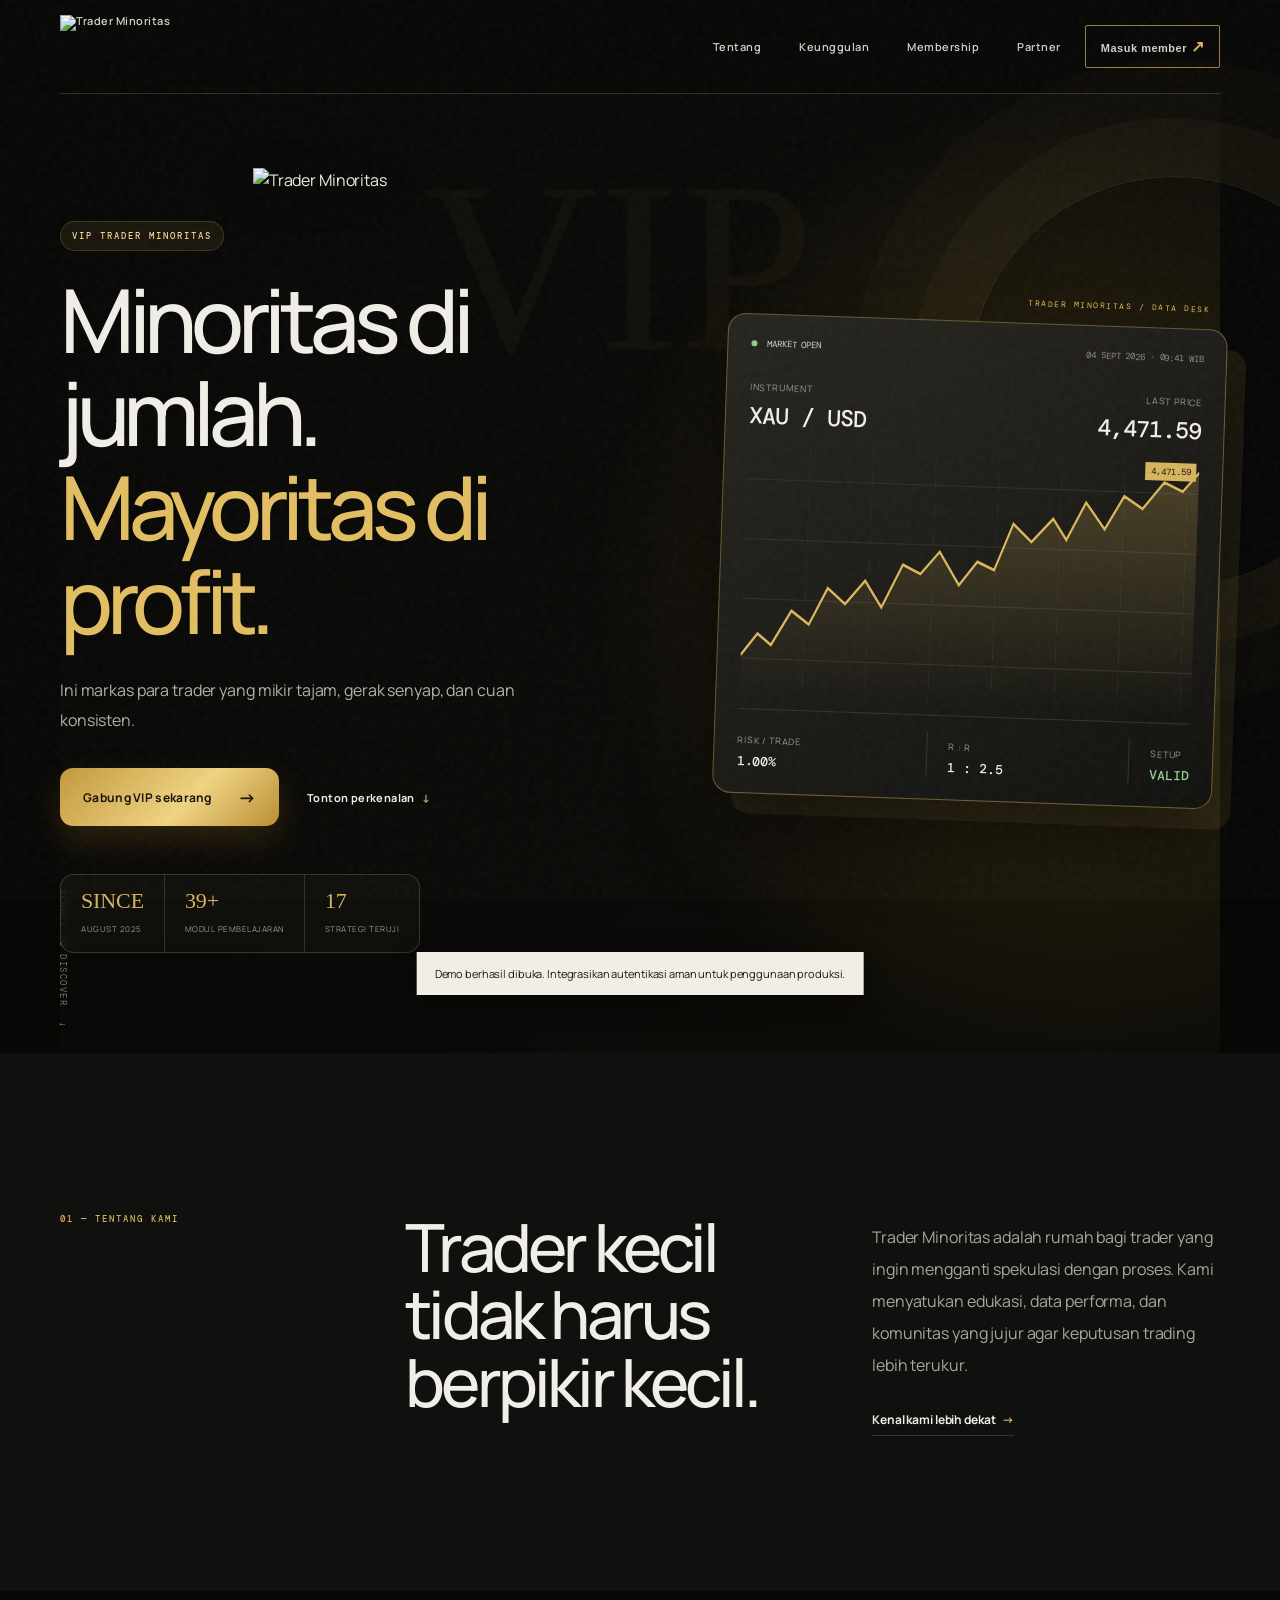
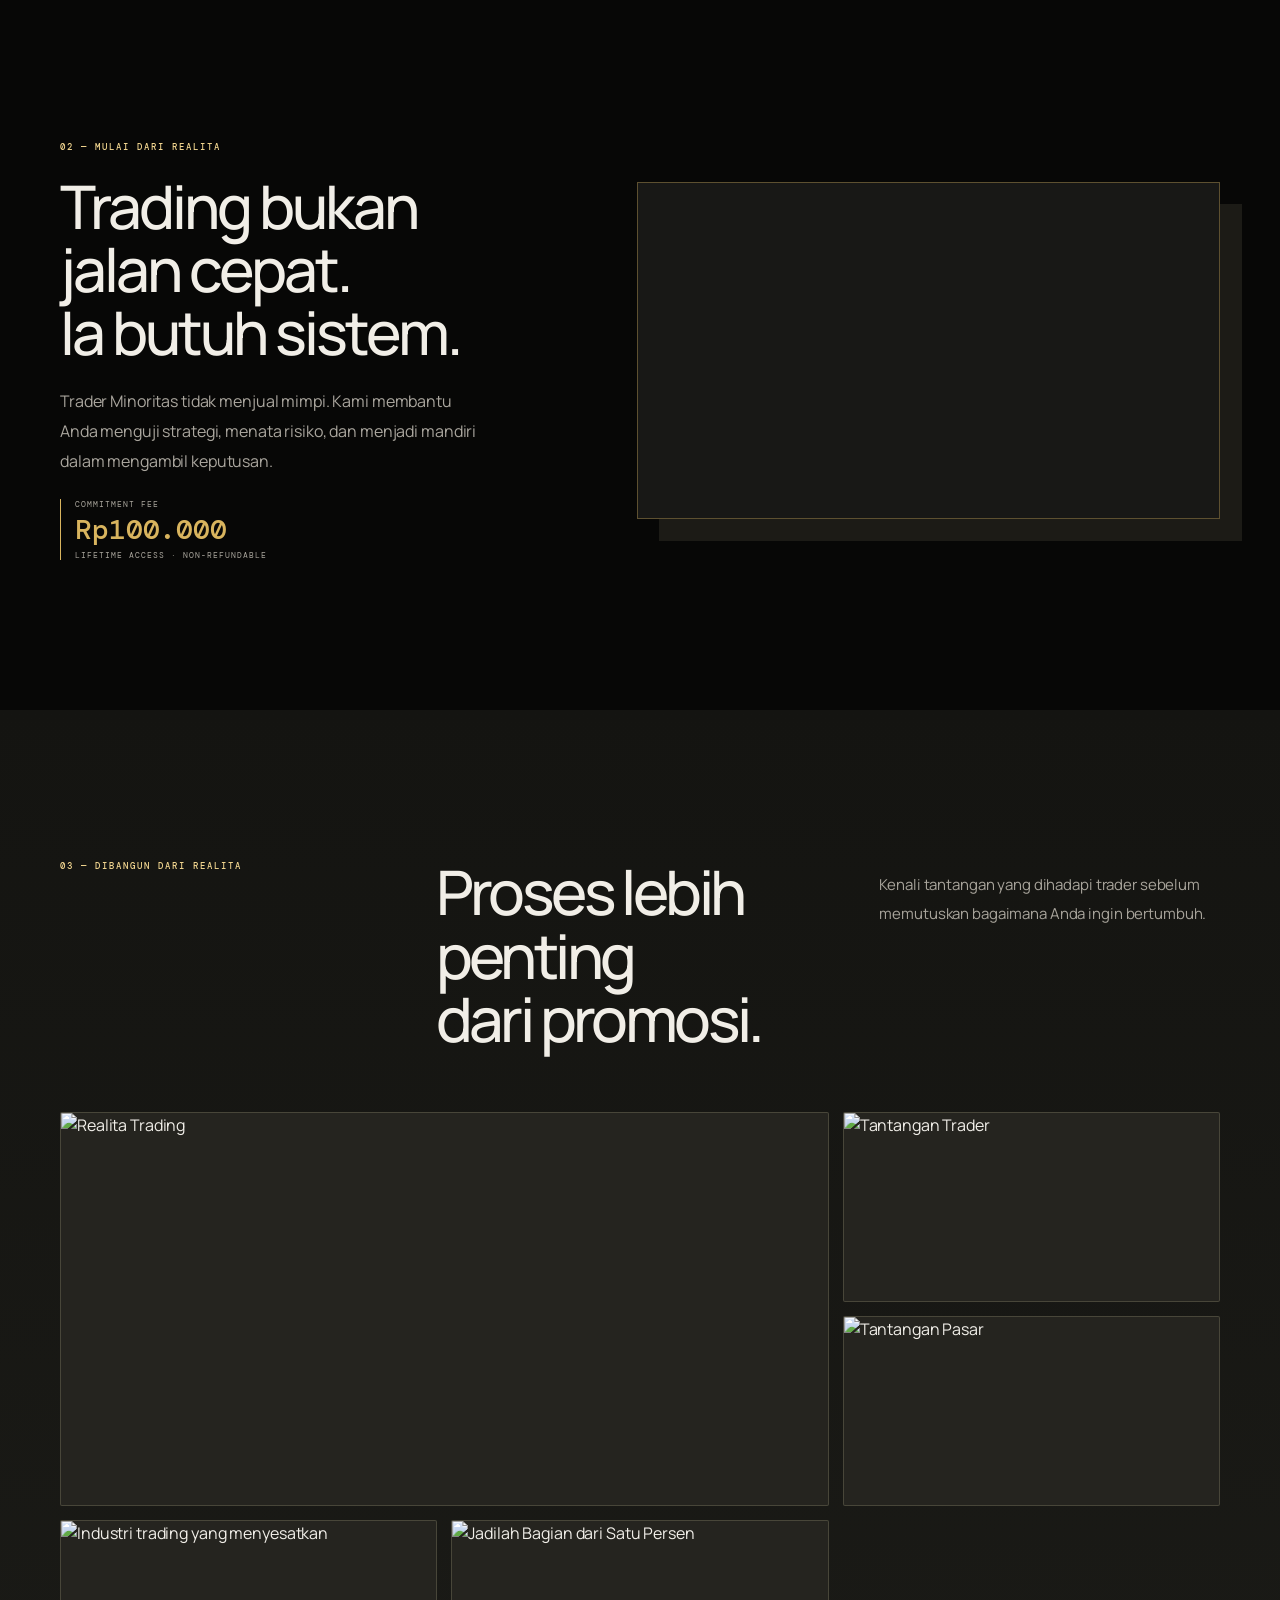
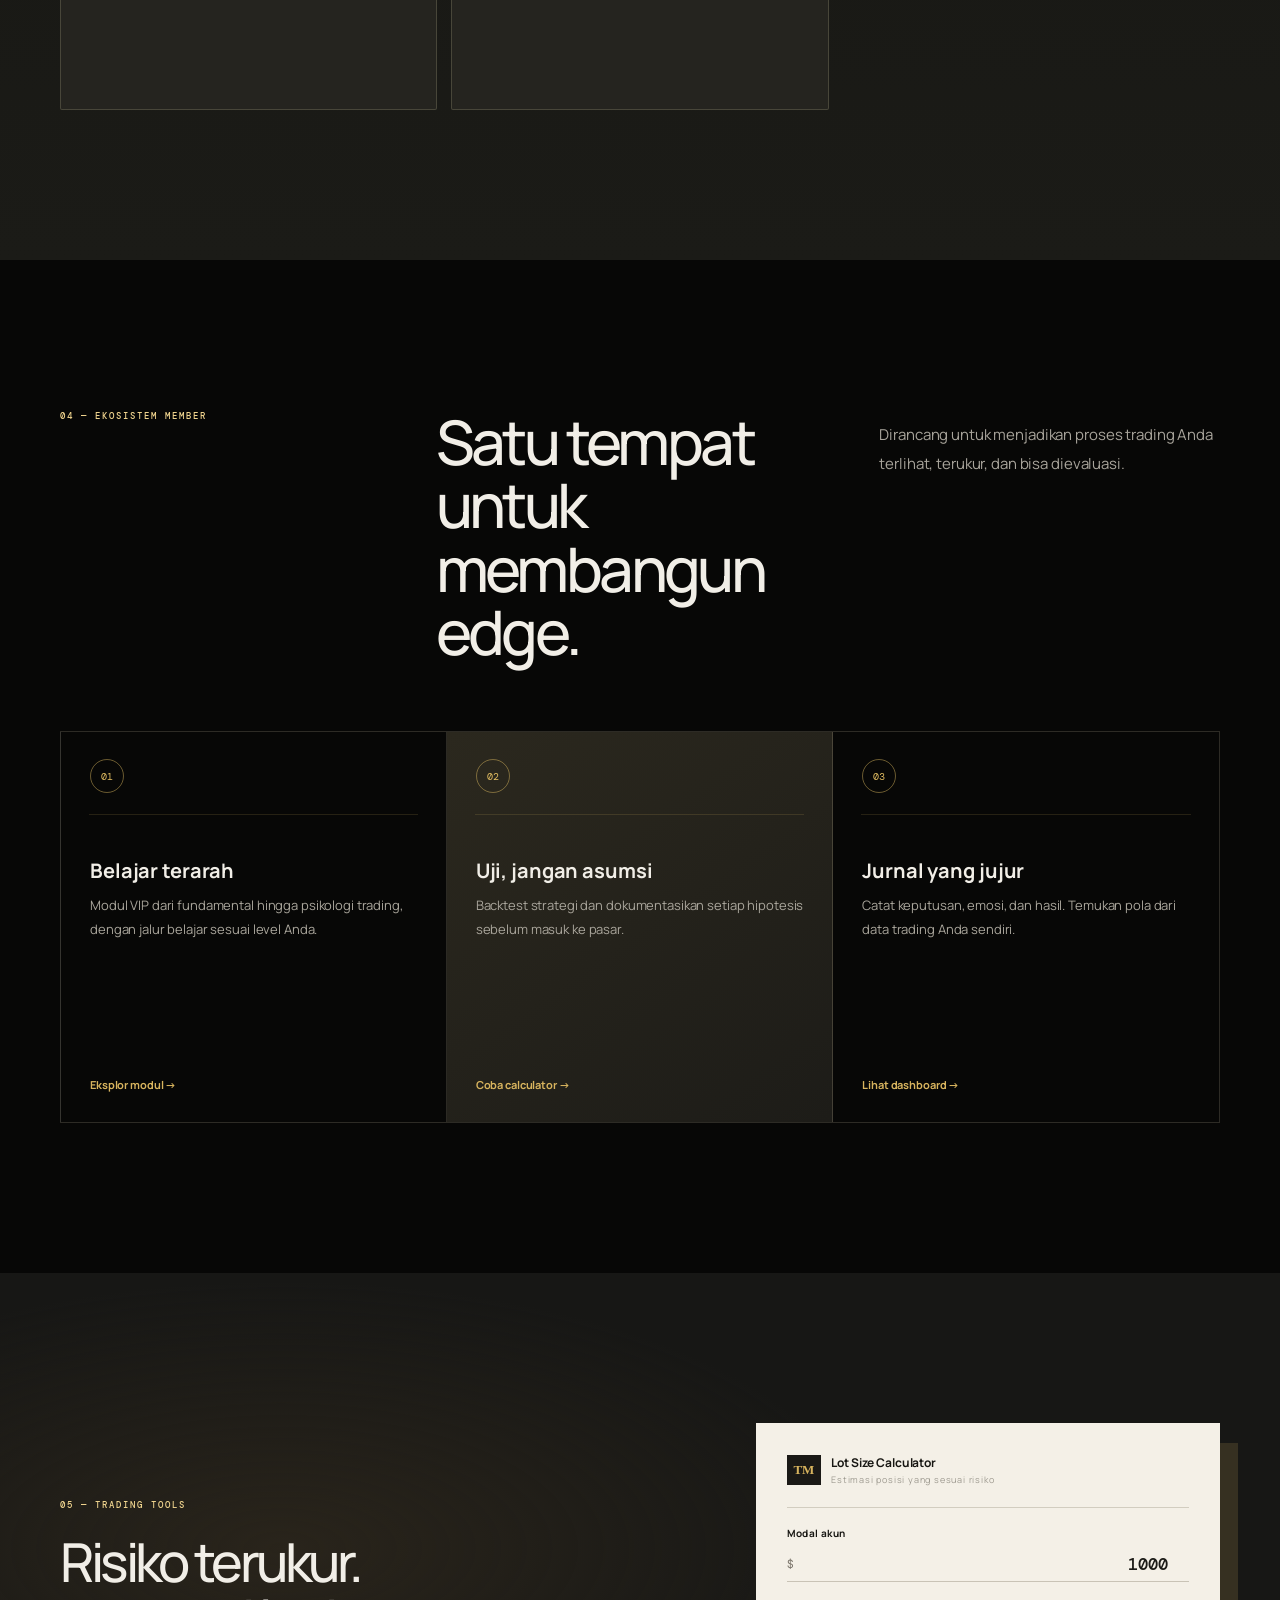
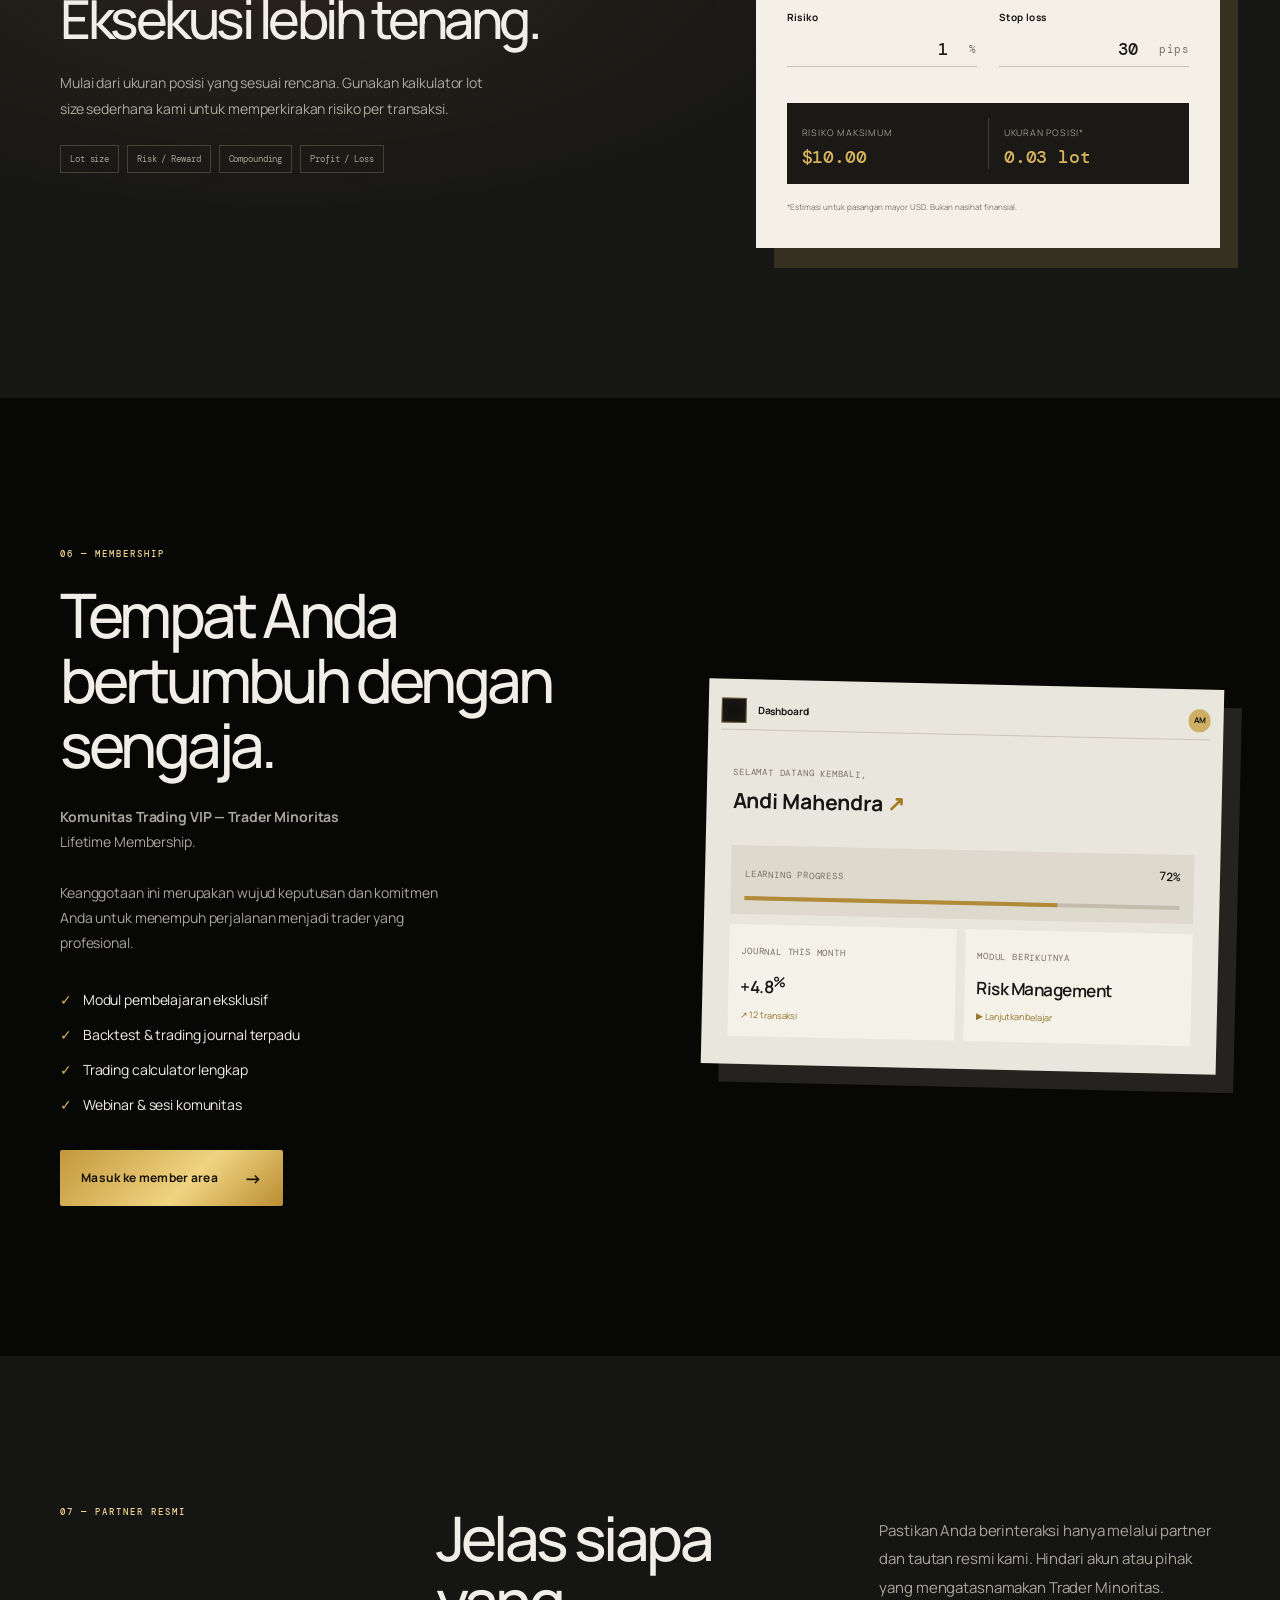
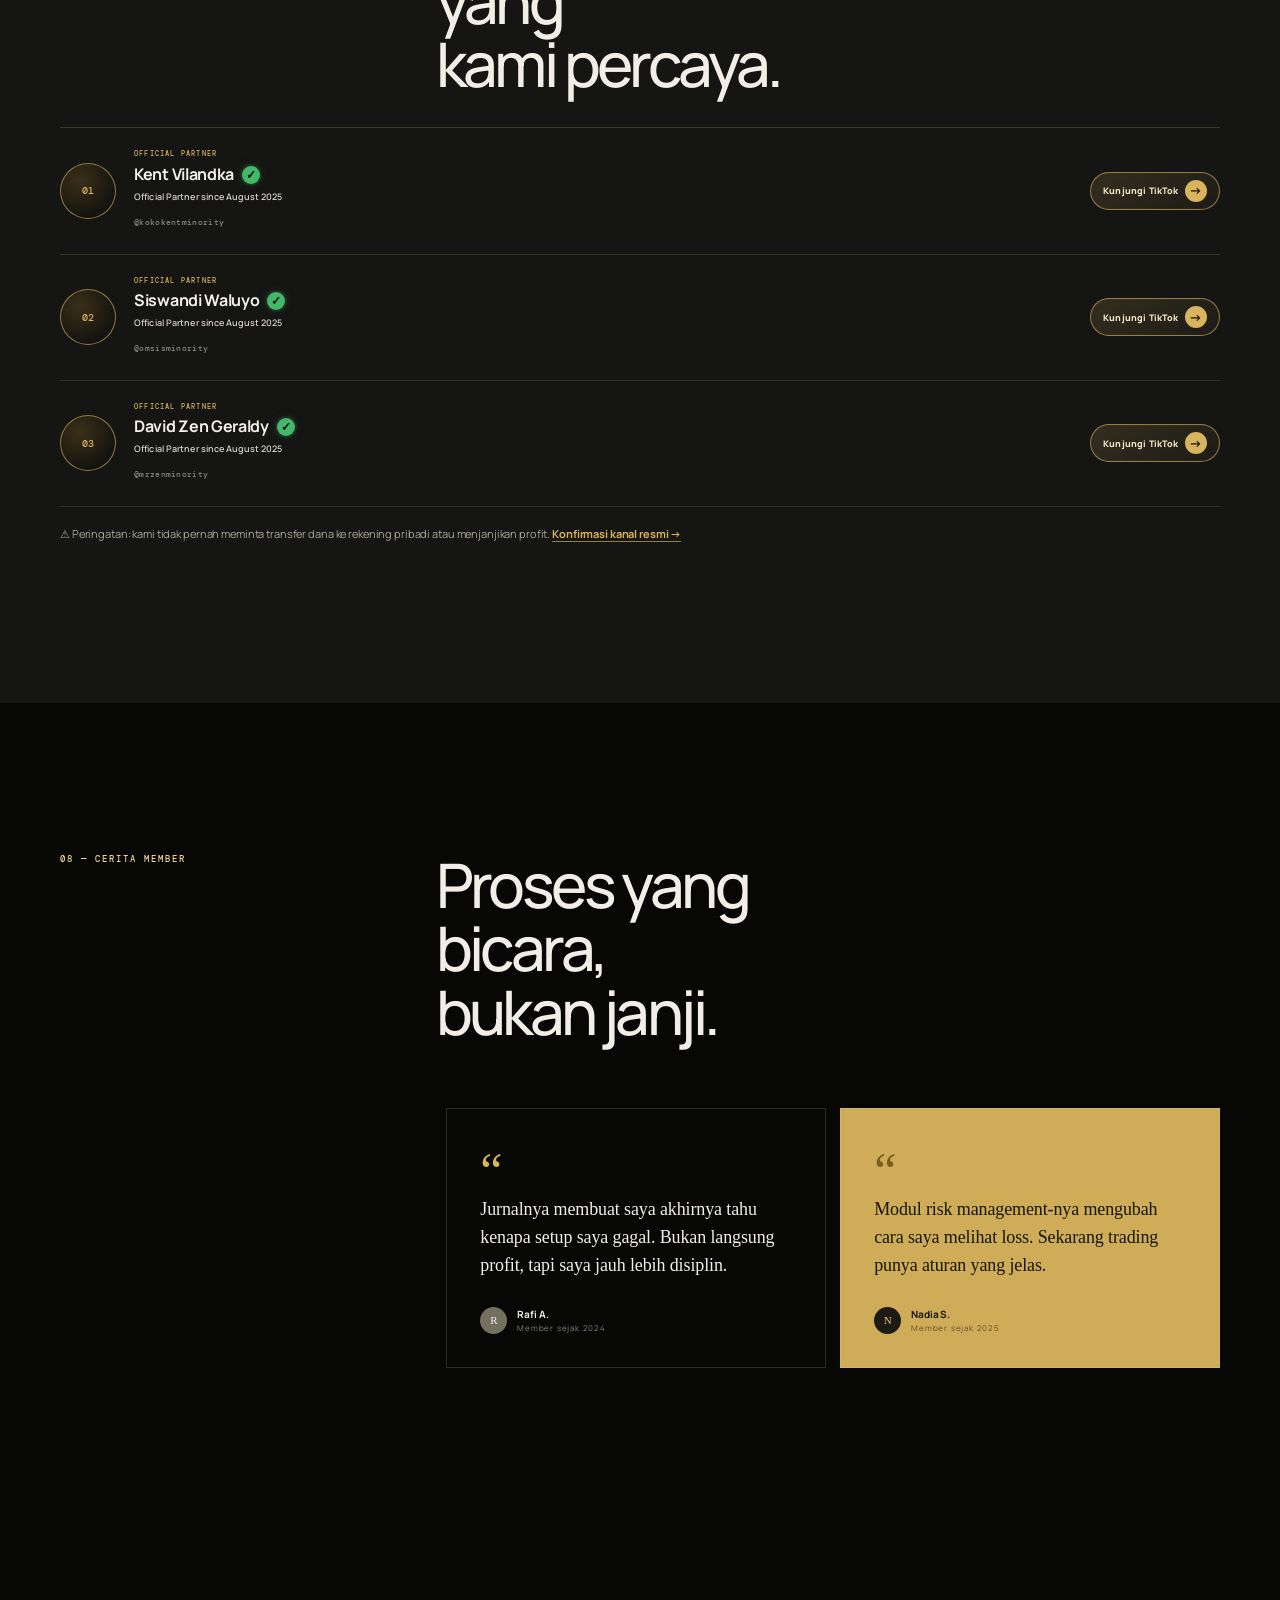
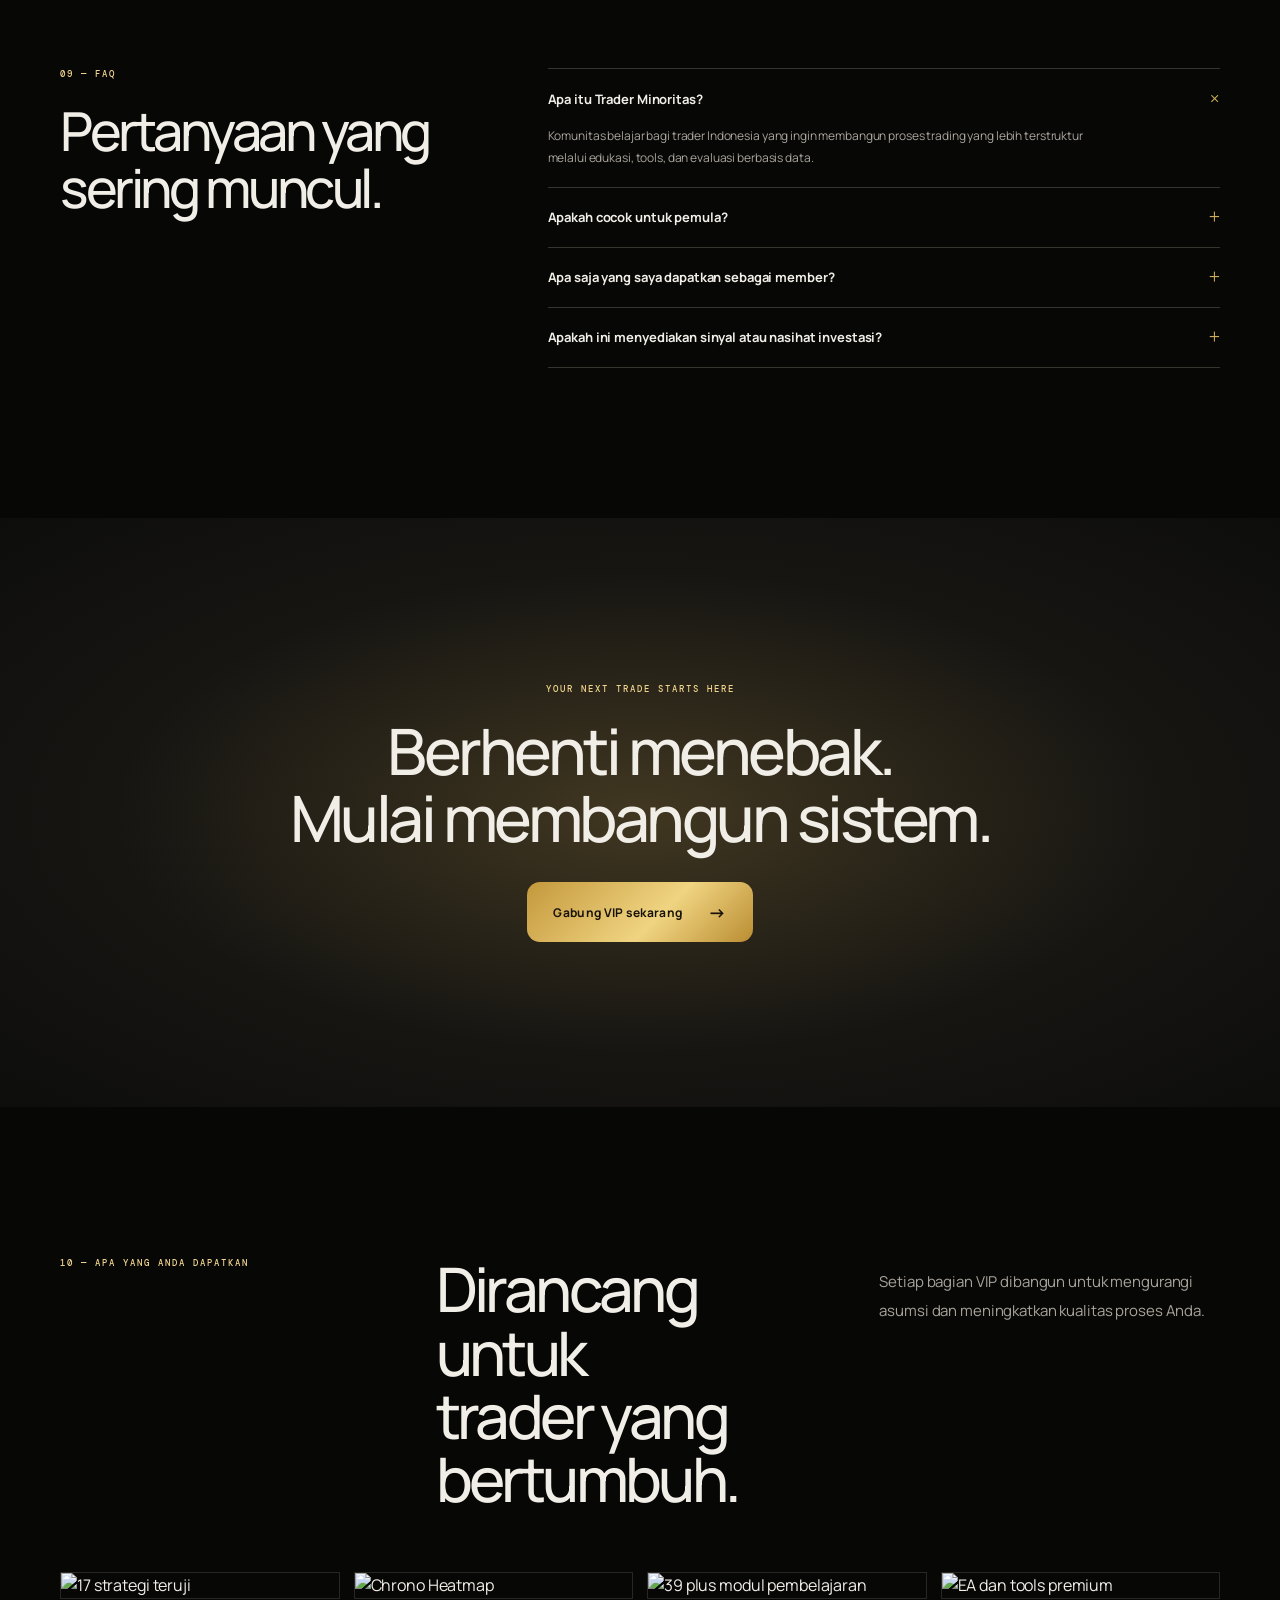
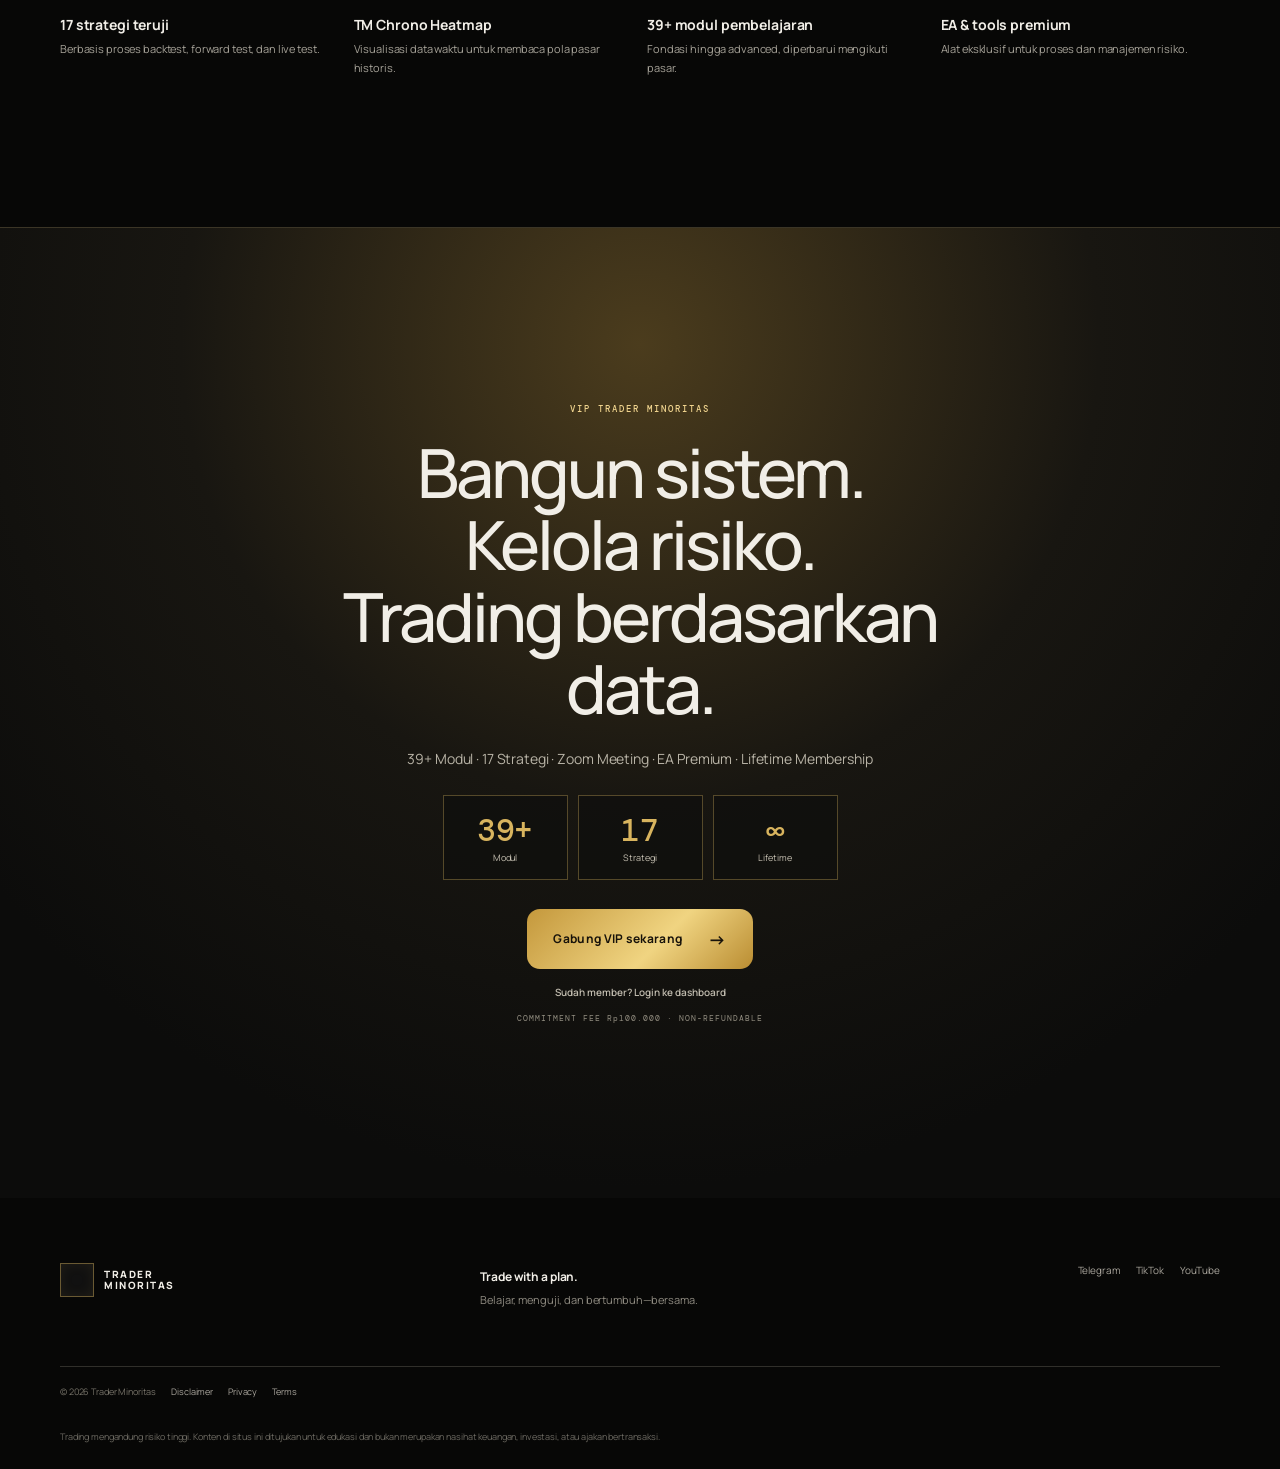
==== index.html @ fd18a4c6 "Add files via upload" ====
<!doctype html>
<html lang="id">

<head>
  <meta charset="UTF-8" />
  <meta name="viewport" content="width=device-width, initial-scale=1.0" />

  <meta name="description" content="Trader Minoritas — ruang belajar, data, dan disiplin untuk trader Indonesia." />

  <title>Trader Minoritas — Trade with a plan.</title>

  <link rel="preconnect" href="https://fonts.googleapis.com">
  <link rel="preconnect" href="https://fonts.gstatic.com" crossorigin>

  <link href="https://fonts.googleapis.com/css2?family=DM+Mono:wght@400;500&family=Manrope:wght@400;500;600;700;800&display=swap" rel="stylesheet">

  <link rel="stylesheet" href="styles.css" />
  <link rel="stylesheet" href="landing-update.css" />
  <link rel="stylesheet" href="premium.css" />
  <link rel="stylesheet" href="logo-update.css" />
  <link rel="stylesheet" href="vip-conversion.css" />
  <link rel="stylesheet" href="mobile-header-fix.css" />
  <link rel="stylesheet" href="refinement.css" />
  <link rel="stylesheet" href="mobile-fullbleed.css" />
  <link rel="stylesheet" href="mobile-controls-final.css" />

</head>

<body>

  <div class="noise"></div>

  <header class="nav wrap">

    <a class="brand official-brand"
       href="#home"
       aria-label="Trader Minoritas beranda">

      <img
        src="https://raw.githubusercontent.com/traderminoritas/traderminoritas-assets/main/Trader%20MInoritas%20logo.png"
        alt="Trader Minoritas">

    </a>

    <button
      class="menu-button"
      aria-label="Buka menu"
      aria-expanded="false">
      ☰
    </button>

    <nav class="nav-links">
      <a href="#tentang">Tentang</a>
      <a href="#keunggulan">Keunggulan</a>
      <a href="#member">Membership</a>
      <a href="#partner">Partner</a>
    </nav>

    <button class="login-link" data-open-login>
      Masuk member <span>↗</span>
    </button>

  </header>


  <main>

    <!-- =====================================================
         HERO
         ===================================================== -->

    <section id="home" class="hero wrap">

      <div class="hero-copy">

        <img
          class="hero-logo"
          src="https://raw.githubusercontent.com/traderminoritas/traderminoritas-assets/main/Trader%20MInoritas%20logo.png"
          alt="Trader Minoritas">

        <p class="eyebrow">
          <span></span> VIP Trader Minoritas
        </p>

        <h1>
          Minoritas di jumlah.<br>
          <em>Mayoritas di profit.</em>
        </h1>

        <p class="lead">
          Ini markas para trader yang mikir tajam, gerak senyap, dan cuan konsisten.
        </p>

        <div class="hero-actions">

          <a
            class="button gold"
            href="https://lynk.id/bossrobot.id/n6rn95280d36/checkout?"
            target="_blank"
            rel="noopener">

            Gabung VIP sekarang <span>→</span>

          </a>

          <a class="text-link" href="#intro-video">
            Tonton perkenalan <span>↓</span>
          </a>

        </div>


        <!-- HERO PROOF -->

        <div class="hero-proof">

          <div>
            <strong>SINCE</strong>
            <small>AUGUST 2025</small>
          </div>

          <div>
            <strong>39+</strong>
            <small>MODUL PEMBELAJARAN</small>
          </div>

          <div>
            <strong>17</strong>
            <small>STRATEGI TERUJI</small>
          </div>

        </div>

      </div>


      <!-- MARKET CARD -->

      <div
        class="market-card"
        aria-label="Ilustrasi dashboard trading">

        <div class="card-top">

          <span class="live">
            <i></i> MARKET OPEN
          </span>

          <span>
            04 SEPT 2026 · 09:41 WIB
          </span>

        </div>


        <div class="pair">

          <div>

            <small>INSTRUMENT</small>

            <h3>XAU / USD</h3>

          </div>


          <div class="price">

            <small>LAST PRICE</small>

            <h3>4,471.59</h3>

          </div>

        </div>


        <div class="chart">

          <svg
            viewBox="0 0 560 230"
            preserveAspectRatio="none"
            role="img"
            aria-label="Grafik harga XAU USD naik">

            <defs>

              <linearGradient
                id="area"
                x1="0"
                x2="0"
                y1="0"
                y2="1">

                <stop
                  stop-color="#d4ad53"
                  stop-opacity=".25"/>

                <stop
                  offset="1"
                  stop-color="#d4ad53"
                  stop-opacity="0"/>

              </linearGradient>

            </defs>


            <path
              class="grid"
              d="M0 30H560M0 85H560M0 140H560M0 195H560"/>


            <path
              class="area"
              d="M0 192 L20 172 37 182 61 150 83 162 105 128 127 142 151 120 172 144 197 104 219 112 242 91 267 121 289 99 310 106 332 63 355 79 381 57 398 76 421 41 445 65 468 34 491 45 517 20 540 28 560 10V230H0Z"/>


            <path
              class="line"
              d="M0 192 L20 172 37 182 61 150 83 162 105 128 127 142 151 120 172 144 197 104 219 112 242 91 267 121 289 99 310 106 332 63 355 79 381 57 398 76 421 41 445 65 468 34 491 45 517 20 540 28 560 10"/>

          </svg>

          <span class="chart-tag">
            4,471.59
          </span>

        </div>


        <div class="card-stats">

          <div>
            <small>RISK / TRADE</small>
            <b>1.00%</b>
          </div>

          <div>
            <small>R : R</small>
            <b>1 : 2.5</b>
          </div>

          <div>
            <small>SETUP</small>
            <b>VALID</b>
          </div>

        </div>

      </div>


      <p class="side-note">
        SCROLL TO DISCOVER <span>↓</span>
      </p>

    </section>


    <!-- =====================================================
         TENTANG
         ===================================================== -->

    <section id="tentang" class="statement">

      <div class="wrap statement-inner">

        <p class="eyebrow">
          01 — Tentang kami
        </p>

        <h2>
          Trader kecil tidak harus berpikir <em>kecil.</em>
        </h2>

        <div>

          <p>
            Trader Minoritas adalah rumah bagi trader yang ingin mengganti spekulasi dengan proses.
            Kami menyatukan edukasi, data performa, dan komunitas yang jujur agar keputusan trading lebih terukur.
          </p>

          <a href="#member" class="underlink">
            Kenal kami lebih dekat <span>→</span>
          </a>

        </div>

      </div>

    </section>


    <!-- =====================================================
         VIDEO
         ===================================================== -->

    <section id="intro-video" class="video-section wrap">

      <div class="video-copy">

        <p class="eyebrow">
          01.5 — Mulai dari realita
        </p>

        <h2>
          Trading bukan jalan cepat.<br>
          Ia butuh <em>sistem.</em>
        </h2>

        <p>
          Trader Minoritas tidak menjual mimpi.
          Kami membantu Anda menguji strategi, menata risiko, dan menjadi mandiri dalam mengambil keputusan.
        </p>

        <div class="commitment-mini">

          <span>COMMITMENT FEE</span>

          <b>Rp100.000</b>

          <small>
            LIFETIME ACCESS · NON-REFUNDABLE
          </small>

        </div>

      </div>


      <div class="video-frame">

        <iframe
          src="https://www.youtube.com/embed/D9Acc7YtWm4"
          title="Video perkenalan Trader Minoritas"
          allow="accelerometer; autoplay; clipboard-write; encrypted-media; gyroscope; picture-in-picture; web-share"
          allowfullscreen>
        </iframe>

      </div>

    </section>


    <!-- =====================================================
         PROOF GALLERY
         ===================================================== -->

    <section class="proof-gallery">

      <div class="wrap">

        <div class="section-head">

          <p class="eyebrow">
            02 — Dibangun dari realita
          </p>

          <h2>
            Proses lebih penting<br>
            dari <em>promosi.</em>
          </h2>

          <p>
            Kenali tantangan yang dihadapi trader sebelum memutuskan bagaimana Anda ingin bertumbuh.
          </p>

        </div>


        <div class="asset-grid">

          <figure class="asset-large">

            <img
              src="https://raw.githubusercontent.com/traderminoritas/traderminoritas-assets/main/Realita%20Trading.png"
              alt="Realita Trading">

            <figcaption>
              REALITA TRADING
            </figcaption>

          </figure>


          <figure>

            <img
              src="https://raw.githubusercontent.com/traderminoritas/traderminoritas-assets/main/Tantangan%20Trader.png"
              alt="Tantangan Trader">

            <figcaption>
              TANTANGAN TRADER
            </figcaption>

          </figure>


          <figure>

            <img
              src="https://raw.githubusercontent.com/traderminoritas/traderminoritas-assets/main/Tantangan%20Pasar.png"
              alt="Tantangan Pasar">

            <figcaption>
              TANTANGAN PASAR
            </figcaption>

          </figure>


          <figure>

            <img
              src="https://raw.githubusercontent.com/traderminoritas/traderminoritas-assets/main/Menyesatkan.png"
              alt="Industri trading yang menyesatkan">

            <figcaption>
              HATI-HATI DENGAN INDUSTRI
            </figcaption>

          </figure>


          <figure>

            <img
              src="https://raw.githubusercontent.com/traderminoritas/traderminoritas-assets/main/Satu%20Persen.png"
              alt="Jadilah Bagian dari Satu Persen">

            <figcaption>
              JADILAH BAGIAN DARI 1%
            </figcaption>

          </figure>

        </div>

      </div>

    </section>


    <!-- =====================================================
         KEUNGGULAN
         ===================================================== -->

    <section id="keunggulan" class="features wrap">

      <div class="section-head">

        <p class="eyebrow">
          02 — Ekosistem member
        </p>

        <h2>
          Satu tempat untuk<br>
          membangun <em>edge.</em>
        </h2>

        <p>
          Dirancang untuk menjadikan proses trading Anda terlihat, terukur, dan bisa dievaluasi.
        </p>

      </div>


      <div class="feature-grid">

        <article>

          <span class="feature-no">01</span>

          <div class="icon">◫</div>

          <h3>
            Belajar terarah
          </h3>

          <p>
            Modul VIP dari fundamental hingga psikologi trading, dengan jalur belajar sesuai level Anda.
          </p>

          <a href="#member">
            Eksplor modul <span>→</span>
          </a>

        </article>


        <article class="featured">

          <span class="feature-no">02</span>

          <div class="icon">⌁</div>

          <h3>
            Uji, jangan asumsi
          </h3>

          <p>
            Backtest strategi dan dokumentasikan setiap hipotesis sebelum masuk ke pasar.
          </p>

          <a href="#tools">
            Coba calculator <span>→</span>
          </a>

        </article>


        <article>

          <span class="feature-no">03</span>

          <div class="icon">⌘</div>

          <h3>
            Jurnal yang jujur
          </h3>

          <p>
            Catat keputusan, emosi, dan hasil.
            Temukan pola dari data trading Anda sendiri.
          </p>

          <a href="#member">
            Lihat dashboard <span>→</span>
          </a>

        </article>

      </div>

    </section>


    <!-- =====================================================
         TOOLS
         ===================================================== -->

    <section id="tools" class="tool-section">

      <div class="wrap tool-layout">

        <div>

          <p class="eyebrow">
            03 — Trading tools
          </p>

          <h2>
            Risiko terukur.<br>
            <em>Eksekusi lebih tenang.</em>
          </h2>

          <p class="tool-description">
            Mulai dari ukuran posisi yang sesuai rencana.
            Gunakan kalkulator lot size sederhana kami untuk memperkirakan risiko per transaksi.
          </p>

          <div class="tool-pills">

            <span>Lot size</span>
            <span>Risk / Reward</span>
            <span>Compounding</span>
            <span>Profit / Loss</span>

          </div>

        </div>


        <form class="calculator" id="lotCalculator">

          <div class="calculator-title">

            <span>TM</span>

            <div>
              <b>Lot Size Calculator</b>
              <small>
                Estimasi posisi yang sesuai risiko
              </small>
            </div>

          </div>


          <label>

            Modal akun

            <div class="input-wrap">

              <span>$</span>

              <input
                id="balance"
                type="number"
                min="1"
                value="1000">

            </div>

          </label>


          <div class="form-row">

            <label>

              Risiko

              <div class="input-wrap">

                <input
                  id="risk"
                  type="number"
                  min="0.1"
                  step="0.1"
                  value="1">

                <span>%</span>

              </div>

            </label>


            <label>

              Stop loss

              <div class="input-wrap">

                <input
                  id="stopLoss"
                  type="number"
                  min="1"
                  value="30">

                <span>pips</span>

              </div>

            </label>

          </div>


          <div class="calc-result">

            <div>

              <small>
                RISIKO MAKSIMUM
              </small>

              <strong id="riskAmount">
                $10.00
              </strong>

            </div>


            <div>

              <small>
                UKURAN POSISI*
              </small>

              <strong id="lotAmount">
                0.03 lot
              </strong>

            </div>

          </div>


          <small class="disclaimer">

            *Estimasi untuk pasangan mayor USD.
            Bukan nasihat finansial.

          </small>

        </form>

      </div>

    </section>


    <!-- =====================================================
         MEMBERSHIP
         ===================================================== -->

    <section id="member" class="membership wrap">

      <div class="membership-copy">

        <p class="eyebrow">
          04 — Membership
        </p>

        <h2>
          Tempat Anda<br>
          bertumbuh dengan <em>sengaja.</em>
        </h2>


        <p>
          <strong>
            Komunitas Trading VIP — Trader Minoritas
          </strong><br>

          Lifetime Membership.
        </p>


        <p>
          Keanggotaan ini merupakan wujud keputusan dan komitmen Anda untuk menempuh perjalanan menjadi trader yang profesional.
        </p>


        <ul>

          <li>
            <i>✓</i>
            Modul pembelajaran eksklusif
          </li>

          <li>
            <i>✓</i>
            Backtest & trading journal terpadu
          </li>

          <li>
            <i>✓</i>
            Trading calculator lengkap
          </li>

          <li>
            <i>✓</i>
            Webinar & sesi komunitas
          </li>

        </ul>


        <button
          class="button gold"
          data-open-login>

          Masuk ke member area
          <span>→</span>

        </button>

      </div>


      <div class="dashboard">

        <div class="dash-nav">

          <span class="brand-mark">
            TM
          </span>

          <span>
            Dashboard
          </span>

          <b>
            AM
          </b>

        </div>


        <div class="dash-main">

          <div class="dash-welcome">

            <small>
              SELAMAT DATANG KEMBALI,
            </small>

            <h3>
              Andi Mahendra <span>↗</span>
            </h3>

          </div>


          <div class="dash-progress">

            <small>
              LEARNING PROGRESS
            </small>

            <b>
              72%
            </b>

            <div>
              <span></span>
            </div>

          </div>


          <div class="dash-cards">

            <article>

              <small>
                JOURNAL THIS MONTH
              </small>

              <strong>
                +4.8<sup>%</sup>
              </strong>

              <em>
                ↗ 12 transaksi
              </em>

            </article>


            <article>

              <small>
                MODUL BERIKUTNYA
              </small>

              <strong>
                Risk Management
              </strong>

              <em>
                ▶ Lanjutkan belajar
              </em>

            </article>

          </div>

        </div>

      </div>

    </section>


    <!-- =====================================================
         PARTNER
         ===================================================== -->

    <section id="partner" class="partners">

      <div class="wrap">

        <div class="section-head">

          <p class="eyebrow">
            05 — Partner resmi
          </p>

          <h2>
            Jelas siapa yang<br>
            kami <em>percaya.</em>
          </h2>

          <p>
            Pastikan Anda berinteraksi hanya melalui partner dan tautan resmi kami.
            Hindari akun atau pihak yang mengatasnamakan Trader Minoritas.
          </p>

        </div>


        <div class="partner-list">

          <article>

            <div class="partner-logo">
              AX
            </div>

            <div>

              <h3>
                Alpha X Capital
              </h3>

              <p>
                Partner edukasi · terdaftar sejak Jan 2024
              </p>

            </div>

            <a
              href="#"
              aria-label="Kunjungi Alpha X Capital">

              Kunjungi ↗

            </a>

          </article>


          <article>

            <div class="partner-logo partner-alt">
              N
            </div>

            <div>

              <h3>
                Nexa Markets
              </h3>

              <p>
                Partner event · terdaftar sejak Mar 2024
              </p>

            </div>

            <a
              href="#"
              aria-label="Kunjungi Nexa Markets">

              Kunjungi ↗

            </a>

          </article>


          <article>

            <div class="partner-logo partner-third">
              P.
            </div>

            <div>

              <h3>
                Prime Analytics
              </h3>

              <p>
                Partner tools · terdaftar sejak Aug 2025
              </p>

            </div>

            <a
              href="#"
              aria-label="Kunjungi Prime Analytics">

              Kunjungi ↗

            </a>

          </article>

        </div>


        <p class="partner-alert">

          ⚠ Peringatan: kami tidak pernah meminta transfer dana ke rekening pribadi atau menjanjikan profit.

          <a href="#footer">
            Konfirmasi kanal resmi →
          </a>

        </p>

      </div>

    </section>


    <!-- =====================================================
         TESTIMONIAL
         ===================================================== -->

    <section class="testimonials wrap">

      <div class="section-head">

        <p class="eyebrow">
          06 — Cerita member
        </p>

        <h2>
          Proses yang bicara,<br>
          bukan <em>janji.</em>
        </h2>

      </div>


      <div class="quote-grid">

        <blockquote>

          <div class="quote-mark">
            “
          </div>

          <p>
            Jurnalnya membuat saya akhirnya tahu kenapa setup saya gagal.
            Bukan langsung profit, tapi saya jauh lebih disiplin.
          </p>

          <footer>

            <div class="avatar">
              R
            </div>

            <div>

              <b>
                Rafi A.
              </b>

              <small>
                Member sejak 2024
              </small>

            </div>

          </footer>

        </blockquote>


        <blockquote class="gold-quote">

          <div class="quote-mark">
            “
          </div>

          <p>
            Modul risk management-nya mengubah cara saya melihat loss.
            Sekarang trading punya aturan yang jelas.
          </p>

          <footer>

            <div class="avatar dark">
              N
            </div>

            <div>

              <b>
                Nadia S.
              </b>

              <small>
                Member sejak 2025
              </small>

            </div>

          </footer>

        </blockquote>

      </div>

    </section>


    <!-- =====================================================
         FAQ
         ===================================================== -->

    <section class="faq wrap">

      <div>

        <p class="eyebrow">
          07 — FAQ
        </p>

        <h2>
          Pertanyaan yang<br>
          sering <em>muncul.</em>
        </h2>

      </div>


      <div class="faq-list">

        <details open>

          <summary>
            Apa itu Trader Minoritas?
            <span>+</span>
          </summary>

          <p>
            Komunitas belajar bagi trader Indonesia yang ingin membangun proses trading yang lebih terstruktur melalui edukasi, tools, dan evaluasi berbasis data.
          </p>

        </details>


        <details>

          <summary>
            Apakah cocok untuk pemula?
            <span>+</span>
          </summary>

          <p>
            Ya.
            Materi dirancang berurutan dari fondasi hingga topik yang lebih mendalam, sehingga pemula dapat belajar sesuai ritmenya.
          </p>

        </details>


        <details>

          <summary>
            Apa saja yang saya dapatkan sebagai member?
            <span>+</span>
          </summary>

          <p>
            Akses modul VIP, trading journal, tools kalkulator, sesi komunitas, serta informasi webinar dan event pilihan.
          </p>

        </details>


        <details>

          <summary>
            Apakah ini menyediakan sinyal atau nasihat investasi?
            <span>+</span>
          </summary>

          <p>
            Tidak.
            Seluruh materi bersifat edukasi dan bukan nasihat keuangan atau rekomendasi investasi.
          </p>

        </details>

      </div>

    </section>


    <!-- =====================================================
         CTA
         ===================================================== -->

    <section class="cta">

      <div class="wrap">

        <p class="eyebrow">
          YOUR NEXT TRADE STARTS HERE
        </p>

        <h2>
          Berhenti menebak.<br>
          Mulai membangun <em>sistem.</em>
        </h2>

        <a
          class="button gold"
          href="https://lynk.id/bossrobot.id/n6rn95280d36/checkout?"
          target="_blank"
          rel="noopener">

          Gabung VIP sekarang
          <span>→</span>

        </a>

      </div>

    </section>


    <!-- =====================================================
         MEMBER ASSETS
         ===================================================== -->

    <section class="member-assets wrap">

      <div class="section-head">

        <p class="eyebrow">
          08 — Apa yang Anda dapatkan
        </p>

        <h2>
          Dirancang untuk<br>
          trader yang <em>bertumbuh.</em>
        </h2>

        <p>
          Setiap bagian VIP dibangun untuk mengurangi asumsi dan meningkatkan kualitas proses Anda.
        </p>

      </div>


      <div class="asset-benefits">

        <article>

          <img
            src="https://raw.githubusercontent.com/traderminoritas/traderminoritas-assets/main/17Strategi.png"
            alt="17 strategi teruji">

          <h3>
            17 strategi teruji
          </h3>

          <p>
            Berbasis proses backtest, forward test, dan live test.
          </p>

        </article>


        <article>

          <img
            src="https://raw.githubusercontent.com/traderminoritas/traderminoritas-assets/main/Chrono%20Heatmap.jpg"
            alt="Chrono Heatmap">

          <h3>
            TM Chrono Heatmap
          </h3>

          <p>
            Visualisasi data waktu untuk membaca pola pasar historis.
          </p>

        </article>


        <article>

          <img
            src="https://raw.githubusercontent.com/traderminoritas/traderminoritas-assets/main/Modul.png"
            alt="39 plus modul pembelajaran">

          <h3>
            39+ modul pembelajaran
          </h3>

          <p>
            Fondasi hingga advanced, diperbarui mengikuti pasar.
          </p>

        </article>


        <article>

          <img
            src="https://raw.githubusercontent.com/traderminoritas/traderminoritas-assets/main/EA.png"
            alt="EA dan tools premium">

          <h3>
            EA & tools premium
          </h3>

          <p>
            Alat eksklusif untuk proses dan manajemen risiko.
          </p>

        </article>

      </div>

    </section>


    <!-- =====================================================
         FINAL VIP
         ===================================================== -->

    <section class="vip-final">

      <div class="vip-final-inner">

        <p class="eyebrow">
          VIP TRADER MINORITAS
        </p>

        <h2>
          Bangun sistem.<br>
          Kelola risiko.<br>
          <em>Trading berdasarkan data.</em>
        </h2>

        <p>
          39+ Modul · 17 Strategi · Zoom Meeting · EA Premium · Lifetime Membership
        </p>


        <div class="vip-stats">

          <span>
            <b>39+</b> Modul
          </span>

          <span>
            <b>17</b> Strategi
          </span>

          <span>
            <b>∞</b> Lifetime
          </span>

        </div>


        <a
          class="button gold"
          href="https://lynk.id/bossrobot.id/n6rn95280d36/checkout"
          target="_blank"
          rel="noopener">

          Gabung VIP sekarang
          <span>→</span>

        </a>


        <button
          class="vip-login"
          data-open-login>

          Sudah member? Login ke dashboard

        </button>


        <small>
          COMMITMENT FEE Rp100.000 · NON-REFUNDABLE
        </small>

      </div>

    </section>

  </main>


  <!-- =====================================================
       FOOTER
       ===================================================== -->

  <footer id="footer" class="footer wrap">

    <a class="brand" href="#home">

      <span class="brand-mark">
        TM
      </span>

      <span>
        TRADER<br>
        MINORITAS
      </span>

    </a>


    <div>

      <b>
        Trade with a plan.
      </b>

      <p>
        Belajar, menguji, dan bertumbuh—bersama.
      </p>

    </div>


    <div class="footer-links">

      <a href="#">Telegram</a>
      <a href="#">TikTok</a>
      <a href="#">YouTube</a>
      <a href="#">Email</a>

    </div>


    <div class="legal">

      <span>
        © 2026 Trader Minoritas
      </span>

      <a href="#">
        Disclaimer
      </a>

      <a href="#">
        Privacy
      </a>

      <a href="#">
        Terms
      </a>

    </div>


    <p class="risk-warning">

      Trading mengandung risiko tinggi.
      Konten di situs ini ditujukan untuk edukasi dan bukan merupakan nasihat keuangan, investasi, atau ajakan bertransaksi.

    </p>

  </footer>


  <!-- =====================================================
       LOGIN
       ===================================================== -->

  <dialog id="loginDialog">

    <button
      class="close-dialog"
      aria-label="Tutup">
      ×
    </button>


    <div class="login-brand">

      <span class="brand-mark">
        TM
      </span>

      <span>
        TRADER MINORITAS
      </span>

    </div>


    <h2>
      Selamat datang<br>
      kembali.
    </h2>


    <p>
      Masuk untuk melanjutkan progres trading Anda.
    </p>


    <form id="loginForm">

      <label>

        Email

        <input
          required
          id="loginEmail"
          type="email"
          placeholder="nama@email.com">

      </label>


      <label>

        Password

        <input
          required
          id="loginPassword"
          type="password"
          placeholder="••••••••">

      </label>


      <div class="login-options">

        <label>

          <input type="checkbox">

          Ingat saya

        </label>

        <a href="#">
          Lupa password?
        </a>

      </div>


      <p id="loginError" role="alert"></p>


      <button
        class="button gold"
        type="submit">

        Masuk ke dashboard
        <span>→</span>

      </button>

    </form>


    <p class="dialog-note">

      Akun demo:
      <b>member@tradminoritas.id</b>

      <br>

      Password:
      <b>TM2026!</b>

    </p>

  </dialog>


  <!-- FLOATING VIP -->

  <a
    class="vip-float"
    href="https://lynk.id/bossrobot.id/n6rn95280d36/checkout?"
    target="_blank"
    rel="noopener"
    aria-label="Gabung program VIP">

    <span>✦</span>

    Gabung VIP

    <b>→</b>

  </a>


  <div id="toast" role="status">

    Demo berhasil dibuka.
    Integrasikan autentikasi aman untuk penggunaan produksi.

  </div>


  <script src="script.js"></script>

</body>

</html>
---- styles.css ----
:root{--ink:#10100f;--coal:#181816;--sand:#f1eee7;--muted:#aaa69b;--gold:#d7b25c;--line:#35342f;--serif:Georgia,'Times New Roman',serif}*{box-sizing:border-box}html{scroll-behavior:smooth}body{margin:0;background:var(--ink);color:var(--sand);font-family:Manrope,Arial,sans-serif;line-height:1.55}.noise{position:fixed;inset:0;z-index:5;pointer-events:none;opacity:.05;background-image:url("data:image/svg+xml,%3Csvg viewBox='0 0 180 180' xmlns='http://www.w3.org/2000/svg'%3E%3Cfilter id='n'%3E%3CfeTurbulence type='fractalNoise' baseFrequency='.8' numOctaves='4' stitchTiles='stitch'/%3E%3C/filter%3E%3Crect width='100%25' height='100%25' filter='url(%23n)' opacity='.8'/%3E%3C/svg%3E")}.wrap{width:min(1160px,calc(100% - 48px));margin:auto}.nav{height:88px;border-bottom:1px solid #292925;display:flex;align-items:center;justify-content:space-between;gap:24px}.brand{display:flex;align-items:center;gap:10px;color:var(--sand);font-size:10px;line-height:1.05;font-weight:800;letter-spacing:1.5px;text-decoration:none}.brand-mark{display:grid;place-items:center;width:34px;height:34px;border:1px solid var(--gold);color:var(--gold);font-family:var(--serif);font-size:14px;font-weight:bold;letter-spacing:-2px}.nav-links{display:flex;gap:30px;margin-left:auto}.nav a,.login-link{color:#d3d0c8;text-decoration:none;font-size:12px;font-weight:600}.nav a:hover,.footer a:hover{color:var(--gold)}.login-link{border:0;background:transparent;cursor:pointer}.login-link span{color:var(--gold);font-size:16px}.menu-button{display:none}.hero{min-height:650px;padding:105px 0 70px;position:relative;display:grid;grid-template-columns:1fr .84fr;align-items:center;gap:74px}.eyebrow{color:var(--gold);font:500 10px 'DM Mono',monospace;letter-spacing:1.8px;text-transform:uppercase;margin:0 0 22px}.eyebrow span{display:inline-block;width:28px;border-top:1px solid var(--gold);vertical-align:middle;margin-right:8px}.hero h1,h2{font-size:clamp(43px,5vw,73px);font-weight:500;line-height:1.06;letter-spacing:-3.5px;margin:0}h2{font-size:clamp(35px,4.2vw,57px)}em{font-family:var(--serif);font-weight:normal}.lead{max-width:500px;color:#bdb9af;font-size:16px;line-height:1.8;margin:25px 0 31px}.hero-actions{display:flex;align-items:center;gap:28px}.button{display:inline-flex;align-items:center;justify-content:center;gap:26px;padding:15px 20px;border:none;text-decoration:none;font:700 12px Manrope,sans-serif;cursor:pointer}.button span{font-size:18px}.gold{background:var(--gold);color:#171611}.gold:hover{background:#e5c573}.text-link,.underlink{color:var(--sand);font-size:12px;font-weight:700;text-decoration:none}.text-link span,.underlink span{color:var(--gold);padding-left:5px}.hero-proof{display:flex;gap:31px;margin-top:60px}.hero-proof div{border-left:1px solid var(--line);padding-left:13px}.hero-proof strong{display:block;font:500 20px var(--serif);color:var(--gold)}small{font-size:9px;letter-spacing:.8px;color:#9e9a90}.hero-proof small{font-size:9px;letter-spacing:.5px}.market-card{background:#1d1d1a;border:1px solid #3a3933;padding:19px 20px 18px;box-shadow:17px 20px 0 #151513}.card-top,.pair,.card-stats{display:flex;justify-content:space-between;align-items:center}.card-top{font:9px 'DM Mono',monospace;color:#8e8b82}.live{color:#d6d2c8}.live i{display:inline-block;width:6px;height:6px;background:#8bcf87;border-radius:50%;margin-right:5px}.pair{padding:23px 0 13px}.pair h3{font:500 23px 'DM Mono',monospace;letter-spacing:-1px;margin:3px 0}.price{text-align:right}.price b{font:500 9px 'DM Mono';color:#8fd28b;margin-left:7px}.chart{height:205px;position:relative;background:repeating-linear-gradient(90deg,transparent 0,transparent 62px,#292923 63px)}.chart svg{width:100%;height:100%}.grid{stroke:#302f2a;stroke-width:1}.area{fill:url(#area)}.line{fill:none;stroke:#dbb75d;stroke-width:2.5}.chart-tag{position:absolute;right:3px;top:2px;background:var(--gold);color:#171611;padding:3px 6px;font:9px 'DM Mono'}.card-stats{border-top:1px solid #34332e;margin-top:12px;padding-top:13px}.card-stats div+div{border-left:1px solid #34332e;padding-left:21px}.card-stats b{font:500 13px 'DM Mono';display:block;margin-top:2px}.card-stats div:last-child b{color:#90cf8f}.side-note{position:absolute;bottom:25px;left:0;font:9px 'DM Mono';color:#767369;letter-spacing:1.5px;writing-mode:vertical-rl}.side-note span{color:var(--gold);padding-top:10px}.statement{background:var(--sand);color:#1a1916;padding:126px 0}.statement-inner{display:grid;grid-template-columns:.9fr 1.25fr 1fr;gap:32px}.statement .eyebrow{color:#8e6d26}.statement h2{grid-column:2/3;font-size:clamp(35px,3.8vw,55px)}.statement>div>div{padding-top:8px}.statement p:not(.eyebrow){color:#57544e;font-size:15px;line-height:1.9;margin:0 0 25px}.underlink{color:#181713;border-bottom:1px solid #b3afa5;padding-bottom:7px}.features{padding:135px 0}.section-head{display:grid;grid-template-columns:1fr 1.2fr 1fr;gap:35px;align-items:start}.section-head h2{grid-column:2}.section-head>p:last-child{grid-column:3;color:#a8a49b;font-size:14px;line-height:1.8;margin:11px 0 0}.feature-grid{display:grid;grid-template-columns:repeat(3,1fr);margin-top:72px;border-top:1px solid var(--line);border-bottom:1px solid var(--line)}.feature-grid article{min-height:340px;padding:23px 27px 26px;border-right:1px solid var(--line);position:relative;display:flex;flex-direction:column}.feature-grid article:first-child{border-left:1px solid var(--line)}.feature-grid .featured{background:#24231f}.feature-no{font:10px 'DM Mono';color:#77746b}.icon{color:var(--gold);font-size:36px;margin:46px 0 25px}.feature-grid h3{font-size:18px;margin:0 0 8px}.feature-grid p{color:#aaa69c;font-size:12px;line-height:1.8;margin:0}.feature-grid a{font-size:11px;font-weight:bold;text-decoration:none;color:var(--gold);margin-top:auto}.tool-section{background:#1d1d1a;padding:125px 0}.tool-layout{display:grid;grid-template-columns:1fr .8fr;gap:100px;align-items:center}.tool-description{font-size:14px;line-height:1.8;color:#ada99f;max-width:430px;margin:24px 0}.tool-pills{display:flex;gap:8px;flex-wrap:wrap}.tool-pills span{border:1px solid #444139;color:#a7a296;font:9px 'DM Mono';padding:7px 9px}.calculator{padding:28px;background:#f4f0e7;color:#171612;box-shadow:13px 14px 0 #11110f}.calculator-title{display:flex;align-items:center;gap:10px;border-bottom:1px solid #d2cdc0;padding-bottom:20px;margin-bottom:18px}.calculator-title span{background:#1a1916;color:var(--gold);padding:7px;font:700 13px var(--serif)}.calculator-title b,.calculator-title small{display:block}.calculator-title b{font-size:12px}.calculator label{font-size:10px;font-weight:700;letter-spacing:.4px;display:block;margin:14px 0}.input-wrap{display:flex;align-items:center;border-bottom:1px solid #c9c3b6;margin-top:6px}.input-wrap span{color:#777167;font:11px 'DM Mono';padding:6px 0}.input-wrap input{min-width:0;width:100%;font:500 17px 'DM Mono';padding:6px;border:0;background:transparent;outline:none;text-align:right;color:#1b1a16}.form-row{display:grid;grid-template-columns:1fr 1fr;gap:22px}.calc-result{display:grid;grid-template-columns:1fr 1fr;background:#1a1916;color:var(--sand);padding:15px;margin:22px 0 8px}.calc-result div+div{border-left:1px solid #454138;padding-left:15px}.calc-result strong{display:block;color:var(--gold);font:500 18px 'DM Mono';margin-top:3px}.calculator>.disclaimer{font-size:8px;color:#7b766e;letter-spacing:0}.membership{padding:137px 0;display:grid;grid-template-columns:1fr 1fr;gap:100px;align-items:center}.membership-copy>p:not(.eyebrow){color:#aaa69d;font-size:14px;line-height:1.8;max-width:410px;margin:26px 0}.membership ul{padding:0;margin:0 0 28px;list-style:none;font-size:12px;line-height:2.35}.membership i{color:var(--gold);font-style:normal;padding-right:8px}.dashboard{background:#e9e6dd;color:#171613;padding:13px;box-shadow:18px 18px 0 #24231f;transform:rotate(1.3deg)}.dash-nav{height:38px;display:flex;align-items:center;gap:11px;border-bottom:1px solid #cbc6b9;font-size:10px;font-weight:bold}.dash-nav .brand-mark{width:25px;height:25px;font-size:10px;border-color:#816b32}.dash-nav b{margin-left:auto;background:#cdb063;border-radius:50%;padding:5px;font-size:8px}.dash-main{padding:27px 13px 15px}.dash-welcome small,.dash-progress small,.dash-cards small{font:9px 'DM Mono';color:#777269}.dash-welcome h3{font-size:21px;margin:2px 0 29px}.dash-welcome h3 span{color:#a37b23}.dash-progress{padding:14px;background:#ddd9cc}.dash-progress b{float:right;font:500 12px 'DM Mono'}.dash-progress div{height:4px;background:#c2bcad;margin-top:12px}.dash-progress div span{display:block;width:72%;height:100%;background:#b18b38}.dash-cards{display:grid;grid-template-columns:1fr 1fr;gap:9px;margin-top:10px}.dash-cards article{padding:12px;background:#f4f1e9}.dash-cards strong{font:600 17px Manrope;display:block;margin:10px 0 2px;letter-spacing:-.5px}.dash-cards em{font:9px Manrope;color:#94752c}.partners{background:#f1eee7;color:#1b1a16;padding:125px 0}.partners .section-head>p:last-child{color:#5e5b55}.partner-list{margin:66px 0 18px;border-top:1px solid #c9c3b7}.partner-list article{display:grid;grid-template-columns:64px 1fr auto;gap:20px;align-items:center;border-bottom:1px solid #c9c3b7;padding:16px 0}.partner-logo{width:48px;height:48px;background:#24231f;color:#dcb85e;display:grid;place-items:center;font:500 16px 'DM Mono'}.partner-alt{background:#ad8d45;color:#1c1a15;border-radius:50%}.partner-third{background:#556b7a;color:white}.partner-list h3{font-size:14px;margin:0}.partner-list p{font-size:10px;color:#716d65;margin:3px 0}.partner-list a{color:#191815;font:700 10px Manrope;text-decoration:none}.partner-alert{font-size:11px;color:#645f55}.partner-alert a{color:#28251e;font-weight:bold}.testimonials{padding:130px 0}.quote-grid{display:grid;grid-template-columns:1fr 1fr;gap:20px;margin:65px 0 0 33.3%}.quote-grid blockquote{margin:0;border:1px solid var(--line);padding:25px 28px}.quote-mark{font:50px var(--serif);color:var(--gold);height:40px}.quote-grid blockquote>p{font:18px var(--serif);line-height:1.55;margin:14px 0 27px}.quote-grid footer{display:flex;align-items:center;gap:10px}.avatar{background:#73705f;width:27px;height:27px;border-radius:50%;display:grid;place-items:center;font:11px var(--serif)}.avatar.dark{background:#1d1b16;color:#e7c76e}.quote-grid footer b,.quote-grid footer small{display:block;font-size:10px}.quote-grid footer small{color:#88847a;font-size:8px}.gold-quote{background:#cfac58;color:#171610;border-color:#cfac58}.gold-quote .quote-mark{color:#7b5d1f}.gold-quote footer small{color:#635028}.faq{padding:120px 0;display:grid;grid-template-columns:1fr 1.65fr;gap:80px}.faq-list{border-top:1px solid var(--line)}details{border-bottom:1px solid var(--line);padding:18px 0}summary{list-style:none;cursor:pointer;font-size:13px;font-weight:bold;display:flex;justify-content:space-between;align-items:center}summary::-webkit-details-marker{display:none}summary span{color:var(--gold);font:20px var(--serif)}details[open] summary span{transform:rotate(45deg)}details p{font-size:12px;line-height:1.8;color:#aaa69e;max-width:560px;margin:15px 32px 0 0}.cta{padding:130px 0;background:linear-gradient(125deg,#24231f,#151513)}.cta .wrap{text-align:center}.cta h2{margin:0 auto 30px}.footer{padding:48px 0 25px;display:grid;grid-template-columns:1.1fr 1fr 1fr;gap:30px;align-items:start}.footer>div>b{font-size:12px}.footer>div>p{font-size:11px;color:#908c82;margin:3px 0}.footer-links{display:flex;justify-content:flex-end;gap:16px}.footer-links a,.legal a{font-size:10px;color:#aaa69d;text-decoration:none}.legal{grid-column:1/4;border-top:1px solid #302f2a;margin-top:25px;padding-top:18px;display:flex;gap:15px;font-size:9px;color:#777369}.legal a{font-size:9px}.risk-warning{grid-column:1/4;font-size:9px;color:#6d6a62;margin:0;max-width:850px;line-height:1.7}dialog{width:min(440px,calc(100% - 34px));border:0;background:#f1eee7;color:#191814;padding:35px;box-shadow:0 24px 90px #000}dialog::backdrop{background:#000b}.close-dialog{position:absolute;right:16px;top:12px;border:0;background:none;font-size:25px;cursor:pointer}.login-brand{display:flex;align-items:center;gap:10px;font-size:10px;font-weight:800;letter-spacing:1.1px}.login-brand .brand-mark{border-color:#98782f}.login-brand h2{font-size:37px}.login-brand+ h2{font-size:39px;margin:32px 0 7px}.login-brand+ h2+p{font-size:12px;color:#716d65}.login-brand~form{margin-top:25px}.login-brand~form label{font-size:10px;font-weight:bold;display:block;margin:16px 0}.login-brand~form input[type=email],.login-brand~form input[type=password]{width:100%;display:block;margin-top:5px;padding:12px 0;border:0;border-bottom:1px solid #c4bfb4;background:transparent;font:12px Manrope;outline:none}.login-options{display:flex;justify-content:space-between;align-items:center;font-size:10px;color:#706b61}.login-options label{margin:0!important;font-weight:normal!important}.login-options input{width:auto!important;display:inline!important}.login-options a,.dialog-note a{color:#765b21;font-weight:bold}.login-brand~form .button{width:100%;margin-top:22px}.dialog-note{font-size:10px;text-align:center;color:#6f6a60;margin-top:19px}#toast{position:fixed;z-index:10;bottom:25px;left:50%;transform:translate(-50%,120px);background:#f2eee5;color:#1a1916;padding:13px 18px;font-size:11px;box-shadow:0 7px 25px #0007;transition:.3s}#toast.show{transform:translate(-50%,0)}
@media(max-width:800px){.wrap{width:min(100% - 34px,1160px)}.nav{height:72px}.nav-links{display:none}.menu-button{display:block;background:none;border:0;color:var(--sand);font-size:20px;order:2}.login-link{margin-left:auto}.hero{padding:70px 0 75px;min-height:auto;grid-template-columns:1fr;gap:54px}.hero h1{font-size:clamp(42px,13vw,64px);letter-spacing:-2.8px}.hero-proof{margin-top:42px;gap:15px}.hero-proof strong{font-size:17px}.market-card{margin-left:8px}.side-note{display:none}.statement{padding:80px 0}.statement-inner{display:block}.statement h2{margin:28px 0}.features,.membership,.testimonials{padding:80px 0}.section-head{display:block}.section-head h2{margin:24px 0}.section-head>p:last-child{margin-top:17px}.feature-grid{grid-template-columns:1fr;margin-top:45px}.feature-grid article{min-height:250px;border-left:1px solid var(--line)!important;border-bottom:1px solid var(--line)}.icon{margin:25px 0 15px}.tool-section{padding:78px 0}.tool-layout{grid-template-columns:1fr;gap:45px}.membership{grid-template-columns:1fr;gap:55px}.dashboard{max-width:480px}.partners{padding:80px 0}.partner-list{margin-top:40px}.partner-list article{grid-template-columns:55px 1fr}.partner-list a{grid-column:2}.quote-grid{grid-template-columns:1fr;margin:42px 0 0}.faq{padding:80px 0;display:block}.faq-list{margin-top:38px}.cta{padding:85px 0}.footer{grid-template-columns:1fr 1fr;padding-top:35px}.footer-links{justify-content:flex-start;flex-wrap:wrap}.legal,.risk-warning{grid-column:1/3}.footer>div:nth-child(2){display:none}}@media(max-width:460px){.login-link{font-size:10px}.hero-actions{gap:18px;align-items:flex-start;flex-direction:column}.hero-proof{justify-content:space-between}.hero-proof div{padding-left:8px}.hero-proof small{font-size:7px}.market-card{padding:14px}.card-top{font-size:7px}.pair h3{font-size:17px}.chart{height:160px}.card-stats div+div{padding-left:10px}.form-row{gap:12px}.footer{grid-template-columns:1fr}.legal,.risk-warning{grid-column:1}.legal{flex-wrap:wrap}}
---- landing-update.css ----
/* Visual language taken from the previous VIP landing page */
.video-section{padding:125px 0;display:grid;grid-template-columns:.9fr 1.1fr;gap:76px;align-items:center}.video-copy h2{font-size:clamp(34px,3.8vw,52px)}.video-copy>p:not(.eyebrow){color:#aaa69e;font-size:14px;line-height:1.85;max-width:420px;margin:23px 0}.commitment-mini{border-left:2px solid var(--gold);padding-left:14px;display:grid;gap:2px}.commitment-mini span,.commitment-mini small{font:8px 'DM Mono';letter-spacing:1px;color:#aaa69d}.commitment-mini b{font:500 22px 'DM Mono';color:var(--gold)}.video-frame{border:1px solid #4a473e;padding:9px;background:#181816;box-shadow:16px 16px 0 #26241e}.video-frame iframe{display:block;width:100%;aspect-ratio:16/9;border:0}.proof-gallery{padding:118px 0;background:#1b1b18}.asset-grid{display:grid;grid-template-columns:repeat(3,1fr);gap:12px;margin-top:62px}.asset-grid figure{margin:0;position:relative;overflow:hidden;min-height:190px;border:1px solid #403e36;background:#25241f}.asset-grid .asset-large{grid-column:span 2;grid-row:span 2;min-height:392px}.asset-grid img{display:block;width:100%;height:100%;object-fit:cover;transition:transform .45s;filter:saturate(.85)}.asset-grid figure:hover img{transform:scale(1.035)}.asset-grid figcaption{position:absolute;left:0;right:0;bottom:0;padding:25px 16px 12px;background:linear-gradient(transparent,rgba(0,0,0,.88));font:700 10px Manrope;letter-spacing:.7px}.member-assets{padding:128px 0}.asset-benefits{display:grid;grid-template-columns:repeat(4,1fr);gap:12px;margin-top:62px}.asset-benefits article{border:1px solid var(--line);background:#1d1d1a;padding-bottom:17px}.asset-benefits img{width:100%;height:143px;object-fit:cover;display:block;filter:saturate(.8)}.asset-benefits h3{font-size:13px;margin:15px 15px 4px}.asset-benefits p{font-size:10px;line-height:1.7;color:#a6a298;margin:0 15px}.vip-final{padding:120px 24px;background:radial-gradient(circle at 50% 20%,#3a301b 0,#1a1916 42%,#10100f 75%);text-align:center;border-top:1px solid #3b3526}.vip-final-inner{width:min(700px,100%);margin:auto}.vip-final h2{font-size:clamp(38px,5vw,63px);margin:0}.vip-final h2+p{color:#b8b3a6;font-size:12px;line-height:1.8;margin:21px auto 24px;max-width:500px}.vip-stats{display:flex;justify-content:center;gap:10px;margin:0 auto 29px}.vip-stats span{min-width:104px;padding:10px;background:#211f1a;border:1px solid #54482c;color:#c6c0b2;font-size:9px}.vip-stats b{display:block;color:var(--gold);font:500 24px 'DM Mono'}.vip-final .button{margin-bottom:15px}.vip-login{display:block;margin:0 auto 13px;background:transparent;border:0;color:#c0bbae;font:600 10px Manrope;cursor:pointer}.vip-login:hover{color:var(--gold)}.vip-final small{display:block;color:#938e81;font:8px 'DM Mono';letter-spacing:1px}
@media(max-width:800px){.video-section{padding:80px 0;grid-template-columns:1fr;gap:42px}.proof-gallery{padding:80px 0}.asset-grid{margin-top:42px;grid-template-columns:1fr 1fr}.asset-grid .asset-large{grid-column:span 2;grid-row:auto;min-height:280px}.asset-grid figure{min-height:160px}.member-assets{padding:80px 0}.asset-benefits{grid-template-columns:1fr 1fr;margin-top:42px}.vip-final{padding:82px 17px}}@media(max-width:460px){.asset-grid{grid-template-columns:1fr}.asset-grid .asset-large{grid-column:auto}.asset-grid figure,.asset-grid .asset-large{min-height:220px}.asset-benefits{grid-template-columns:1fr}.vip-stats span{min-width:0;flex:1}}
---- premium.css ----
/* The final visual layer: refined editorial proportions and a mobile-first layout. */
:root{--gold:#d8b45e;--gold-pale:#f1d58f;--ink:#0a0a09;--soft:#151512;--cream:#f3f0e8;--hair:rgba(232,220,187,.17)}
body{background:var(--ink);letter-spacing:-.12px}.nav{height:82px;border-bottom-color:var(--hair);position:relative;z-index:4}.brand-mark{border-color:rgba(216,180,94,.8);background:linear-gradient(145deg,#17150e,#0b0b0a);box-shadow:inset 0 0 13px rgba(216,180,94,.08)}.nav-links{gap:34px}.nav a,.login-link{font-size:10px;letter-spacing:.5px}.login-link{border:1px solid rgba(216,180,94,.42);padding:9px 12px;border-radius:2px;transition:.25s}.login-link:hover{background:var(--gold);color:#16130b}.login-link:hover span{color:#16130b}.hero{min-height:720px;padding:112px 0 90px;gap:82px;background:radial-gradient(ellipse 52% 58% at 82% 38%,rgba(132,101,35,.22),transparent 70%)}.hero:after{content:'';position:absolute;width:410px;height:410px;right:-160px;top:82px;border:1px solid rgba(216,180,94,.14);border-radius:50%;box-shadow:0 0 0 58px rgba(216,180,94,.035),0 0 0 116px rgba(216,180,94,.025);pointer-events:none}.hero-copy{position:relative;z-index:1}.eyebrow{font-size:9px;color:var(--gold-pale);letter-spacing:2px}.hero h1{font-size:clamp(47px,5.35vw,77px);line-height:.99;letter-spacing:-4.5px}.hero h1 em{color:var(--gold-pale)}.lead{max-width:455px;color:#b5b0a5;font-size:15px;line-height:1.95}.button{padding:16px 21px;border-radius:2px;letter-spacing:.3px;transition:transform .2s,box-shadow .2s}.button:hover{transform:translateY(-2px);box-shadow:0 12px 26px rgba(0,0,0,.25)}.gold{background:linear-gradient(135deg,#c4983c,#f0d481 58%,#ba8d32);color:#17120a}.text-link{font-size:10px;letter-spacing:.4px}.hero-proof{gap:0;border:1px solid var(--hair);background:rgba(20,20,18,.55);width:max-content;backdrop-filter:blur(8px)}.hero-proof div{padding:11px 17px;border:0}.hero-proof div+div{border-left:1px solid var(--hair)}.hero-proof strong{font-size:18px}.hero-proof small{font-size:8px}.market-card{position:relative;z-index:1;background:linear-gradient(145deg,rgba(39,38,32,.96),rgba(18,18,16,.98));border-color:rgba(216,180,94,.32);padding:22px;box-shadow:20px 24px 0 rgba(216,180,94,.08),0 30px 60px rgba(0,0,0,.4)}.market-card:before{content:'TRADER MINORITAS / DATA DESK';position:absolute;right:18px;top:-20px;color:var(--gold);font:8px 'DM Mono';letter-spacing:1.5px}.chart{height:220px}.side-note{left:-12px}.statement{padding:150px 0;background:var(--cream)}.statement h2{font-size:clamp(38px,4.2vw,62px);letter-spacing:-3.8px}.statement p:not(.eyebrow){font-size:14px;line-height:2}.video-section{padding:145px 0;gap:100px}.video-copy h2{letter-spacing:-3px}.commitment-mini{border-left-width:1px}.video-frame{padding:10px;border-color:rgba(216,180,94,.36);box-shadow:22px 22px 0 #1c1b16}.proof-gallery{padding:145px 0;background:linear-gradient(180deg,#141411,#1b1b17)}.section-head h2{letter-spacing:-3.6px}.section-head>p:last-child{line-height:1.9}.asset-grid{gap:14px}.asset-grid figure{border-radius:2px;border-color:rgba(231,218,179,.18)}.asset-grid figcaption{font-size:9px;letter-spacing:1.2px}.features{padding:150px 0}.feature-grid{margin-top:68px;border-color:var(--hair)}.feature-grid article{min-height:350px;padding:29px;border-color:var(--hair)}.feature-grid .featured{background:linear-gradient(145deg,#2b281e,#1d1c18)}.feature-no{color:var(--gold)}.icon{font-size:33px;margin:55px 0 23px}.feature-grid h3{font-size:17px}.tool-section{padding:145px 0;background:radial-gradient(ellipse at 22% 38%,#29241b,transparent 42%),#171715}.tool-layout{gap:115px}.calculator{box-shadow:18px 20px 0 rgba(216,180,94,.16);padding:31px}.membership{padding:155px 0;gap:130px}.membership-copy h2{letter-spacing:-3.8px}.vip-offer{background:linear-gradient(145deg,#1d1b15,#10100f);border-color:rgba(216,180,94,.56);box-shadow:22px 22px 0 rgba(216,180,94,.1)}.vip-offer h3{letter-spacing:-1.3px}.vip-numbers div{background:#191915}.price-block{border-radius:1px}.partners{padding:145px 0}.partner-list{margin-top:62px}.testimonials{padding:145px 0}.quote-grid{gap:14px}.quote-grid blockquote{border-color:var(--hair);padding:33px}.faq{padding:145px 0}.cta{padding:145px 0;background:radial-gradient(ellipse at 50% 50%,#413721,#161512 58%,#0d0d0c)}.footer{padding-top:65px}.member-assets{padding:145px 0}.asset-benefits{gap:14px}.asset-benefits article{border-color:var(--hair);background:#171715}.asset-benefits img{height:165px}.vip-final{padding:155px 24px;background:radial-gradient(circle at 50% 12%,#4b3c1d,#181611 43%,#0c0c0b 79%)}.vip-final h2{letter-spacing:-3px}.vip-stats span{border-color:rgba(216,180,94,.35);background:rgba(15,15,13,.72)}
/* Mobile: deliberately reflows rather than compresses the desktop composition. */
@media(max-width:800px){.nav{height:70px}.nav-links{display:none}.menu-button{display:block;order:2;font-size:0;width:31px;height:31px;border:1px solid rgba(216,180,94,.45);margin-left:auto;position:relative}.menu-button:after{content:'☰';font-size:15px;position:absolute;inset:5px;color:var(--gold)}.login-link{margin-left:0;font-size:0;width:31px;height:31px;padding:0}.login-link span{font-size:16px}.hero{min-height:auto;padding:74px 0 72px;gap:58px;background:radial-gradient(ellipse 90% 45% at 100% 18%,rgba(132,101,35,.18),transparent 70%)}.hero:after{width:240px;height:240px;right:-130px;top:190px;box-shadow:0 0 0 38px rgba(216,180,94,.035)}.hero h1{font-size:clamp(46px,13.4vw,66px);letter-spacing:-3.4px;max-width:390px}.lead{font-size:13px;line-height:1.85;margin:23px 0 27px}.hero-actions{gap:18px;align-items:center;flex-direction:row}.hero-proof{width:100%;justify-content:space-between;margin-top:40px}.hero-proof div{padding:10px 9px;flex:1}.hero-proof strong{font-size:16px}.hero-proof small{font-size:7px;letter-spacing:.1px}.market-card{margin:0 8px 0 0;padding:16px;box-shadow:12px 14px 0 rgba(216,180,94,.1)}.market-card:before{font-size:7px;top:-18px}.chart{height:185px}.statement{padding:85px 0}.statement h2{letter-spacing:-2.4px}.video-section{padding:85px 0;gap:46px}.video-copy h2{letter-spacing:-2.3px}.video-copy>p:not(.eyebrow){font-size:13px}.video-frame{box-shadow:12px 13px 0 #1c1b16}.proof-gallery{padding:85px 0}.asset-grid{gap:9px}.asset-grid .asset-large{min-height:260px}.asset-grid figure{min-height:135px}.asset-grid figcaption{padding:22px 9px 8px;font-size:7px;letter-spacing:.8px}.features{padding:85px 0}.feature-grid{margin-top:42px}.feature-grid article{padding:23px;min-height:240px}.icon{margin:21px 0 14px}.tool-section{padding:85px 0}.tool-layout{gap:48px}.calculator{padding:23px;box-shadow:11px 12px 0 rgba(216,180,94,.14)}.membership{padding:85px 0;gap:55px}.vip-offer{padding:24px;box-shadow:12px 14px 0 rgba(216,180,94,.09)}.vip-offer h3{font-size:25px}.vip-numbers div{padding:11px 5px}.vip-numbers b{font-size:22px}.partners{padding:85px 0}.partner-list{margin-top:38px}.partner-alert{line-height:1.7}.testimonials{padding:85px 0}.quote-grid blockquote{padding:24px}.quote-grid blockquote>p{font-size:17px}.faq{padding:85px 0}.cta{padding:90px 0}.member-assets{padding:85px 0}.asset-benefits{gap:9px}.asset-benefits img{height:120px}.asset-benefits h3{font-size:11px;margin:11px 10px 3px}.asset-benefits p{font-size:9px;margin:0 10px 10px}.vip-final{padding:90px 17px}.vip-final h2{letter-spacing:-2.2px}.footer{padding-top:42px}}
@media(max-width:460px){.wrap{width:calc(100% - 30px)}.brand{font-size:8px}.hero{padding-top:62px}.hero h1{font-size:46px}.hero-actions{align-items:flex-start;flex-direction:column;gap:15px}.button{padding:14px 17px}.hero-proof{display:grid;grid-template-columns:repeat(3,1fr)}.hero-proof div{min-width:0}.hero-proof strong{font-size:15px}.hero-proof small{display:block;font-size:6.5px;line-height:1.25}.card-top{font-size:6px}.pair h3{font-size:16px}.price b{font-size:7px}.chart{height:155px}.card-stats div+div{padding-left:7px}.card-stats b{font-size:11px}.statement h2,.section-head h2{font-size:36px}.asset-grid{grid-template-columns:1fr}.asset-grid .asset-large{grid-column:auto;min-height:220px}.asset-grid figure{min-height:210px}.asset-benefits{grid-template-columns:1fr}.asset-benefits img{height:180px}.vip-numbers{gap:5px}.vip-stats{gap:5px}.vip-stats span{font-size:8px;padding:8px 3px}.vip-stats b{font-size:20px}}
---- logo-update.css ----
.official-brand{width:158px;height:43px}.official-brand img{display:block;width:100%;height:100%;object-fit:contain;object-position:left center}.brand-mark{font-size:0!important;background:#111 url('https://raw.githubusercontent.com/traderminoritas/traderminoritas-assets/main/Trader%20MInoritas%20logo.png') center/88% auto no-repeat;border-color:rgba(216,180,94,.45)!important}@media(max-width:800px){.official-brand{width:130px;height:38px}}
---- vip-conversion.css ----
/* Conversion-first landing page: dramatic scale, single clear action, and strong mobile hierarchy. */
:root{--vip-gold:#e3be62;--vip-dark:#070706;--vip-surface:#11110f;--vip-line:rgba(235,205,131,.2)}
body{background:var(--vip-dark)}.nav{height:94px;border-bottom-color:var(--vip-line)}.official-brand{width:220px;height:64px}.nav-links{gap:38px}.nav a{font-size:11px}.login-link{font-size:11px;padding:11px 15px;border-color:rgba(227,190,98,.65)}.hero{min-height:790px;padding:74px 0 100px;gap:64px;align-items:center;background:radial-gradient(ellipse 60% 75% at 87% 52%,rgba(205,155,40,.22),transparent 68%),linear-gradient(125deg,#070706 0%,#0d0c09 100%)}.hero:before{content:'VIP';position:absolute;z-index:0;right:35%;top:52px;font:500 19vw/1 Georgia,serif;color:rgba(227,190,98,.035);pointer-events:none}.hero-copy{max-width:655px}.hero-logo{display:block;width:240px;height:82px;object-fit:contain;object-position:left center;margin:0 0 26px;filter:drop-shadow(0 9px 22px rgba(0,0,0,.5))}.hero .eyebrow{padding:8px 11px;width:max-content;background:rgba(227,190,98,.08);border:1px solid rgba(227,190,98,.2);border-radius:999px;margin-bottom:22px}.hero .eyebrow span{display:none}.hero h1{font-size:clamp(63px,6.9vw,105px);line-height:.91;letter-spacing:-6.3px}.hero h1 em{color:var(--vip-gold)}.lead{max-width:520px;font-size:16px;line-height:1.85;margin:29px 0 33px}.hero .button{min-height:58px;border-radius:13px;padding:17px 23px;font-size:12px;box-shadow:0 13px 32px rgba(178,128,25,.21)}.hero .text-link{font-size:11px}.hero-proof{margin-top:48px;border-radius:14px;overflow:hidden;border-color:var(--vip-line)}.hero-proof strong{font-size:22px}.hero-proof div{padding:13px 20px}.market-card{transform:rotate(2deg);border-radius:18px;padding:23px;border-color:rgba(227,190,98,.4);box-shadow:0 38px 75px rgba(0,0,0,.55),19px 20px 0 rgba(227,190,98,.1)}.market-card:before{top:-26px;color:var(--vip-gold)}.chart{height:250px}.card-stats{padding-top:16px}.statement{padding:160px 0}.statement h2{font-size:clamp(48px,5.2vw,75px);line-height:1.01}.statement p:not(.eyebrow){font-size:16px}.video-section{padding:150px 0}.video-copy h2{font-size:clamp(46px,4.7vw,68px);line-height:1.05}.video-copy>p:not(.eyebrow){font-size:16px}.commitment-mini b{font-size:28px}.proof-gallery,.features,.tool-section,.membership,.partners,.testimonials,.faq,.member-assets{padding-top:150px;padding-bottom:150px}.section-head h2{font-size:clamp(48px,4.8vw,68px);line-height:1.03}.section-head>p:last-child{font-size:15px}.feature-grid article{min-height:390px}.feature-grid h3{font-size:20px}.feature-grid p{font-size:13px}.membership-copy h2{font-size:clamp(48px,4.8vw,68px)}.membership ul{font-size:14px;line-height:2.5}.vip-offer{border-radius:20px;padding:38px;transform:rotate(-1deg)}.vip-offer h3{font-size:34px}.vip-numbers b{font-size:34px}.price-block{border-radius:12px;padding:24px}.price-block strong{font-size:42px}.asset-benefits h3{font-size:15px}.asset-benefits p{font-size:11px}.cta{padding:165px 0}.cta h2{font-size:clamp(50px,5vw,72px)}.cta .button,.vip-final .button{border-radius:13px;font-size:12px;padding:18px 26px}.vip-final{padding:175px 24px}.vip-final h2{font-size:clamp(51px,5.3vw,76px)}.vip-final h2+p{font-size:14px}.vip-stats span{min-width:125px;padding:14px}.vip-stats b{font-size:31px}.vip-float{position:fixed;z-index:20;right:26px;bottom:24px;display:flex;align-items:center;gap:9px;background:linear-gradient(135deg,#c99732,#f3d67c);color:#17120a;text-decoration:none;padding:14px 17px;border-radius:999px;font:800 11px Manrope;box-shadow:0 14px 38px rgba(0,0,0,.45),0 0 0 1px rgba(255,242,197,.6);transition:transform .2s,box-shadow .2s}.vip-float span{font-size:14px}.vip-float b{font-size:17px}.vip-float:hover{transform:translateY(-3px);box-shadow:0 19px 42px rgba(0,0,0,.56),0 0 0 1px white}
@media(max-width:800px){body{padding-bottom:77px}.nav{height:82px}.official-brand{width:178px;height:58px}.menu-button{width:37px;height:37px;border-radius:11px;margin-left:auto}.menu-button:after{inset:8px}.login-link{width:37px;height:37px;border-radius:11px}.hero{display:block;min-height:auto;padding:52px 0 64px;background:radial-gradient(ellipse 105% 40% at 100% 21%,rgba(208,160,47,.2),transparent 72%),#090908}.hero:before{right:-16px;top:68px;font-size:37vw;color:rgba(227,190,98,.045)}.hero-copy{max-width:none}.hero-logo{width:205px;height:76px;margin:0 0 19px}.hero .eyebrow{font-size:8px;padding:7px 10px;margin-bottom:19px}.hero h1{font-size:clamp(54px,15vw,76px);line-height:.91;letter-spacing:-4.7px;max-width:360px}.lead{font-size:15px;line-height:1.78;max-width:345px;margin:26px 0 28px}.hero-actions{display:grid;grid-template-columns:1fr;gap:14px;align-items:stretch}.hero .button{width:100%;min-height:61px;border-radius:15px;font-size:13px}.hero .text-link{text-align:center;font-size:11px;padding:4px}.hero-proof{width:100%;margin-top:34px;border-radius:13px}.hero-proof div{padding:12px 7px}.hero-proof strong{font-size:19px}.hero-proof small{font-size:7px;letter-spacing:.2px}.market-card{margin:66px 0 0;transform:none;border-radius:17px;padding:17px;box-shadow:0 20px 46px rgba(0,0,0,.43)}.market-card:before{left:4px;right:auto;top:-23px;font-size:7px}.chart{height:190px}.pair{padding:20px 0 10px}.pair h3{font-size:19px}.card-top{font-size:7px}.card-stats b{font-size:12px}.statement{padding:95px 0}.statement h2{font-size:42px;letter-spacing:-3px;line-height:1.03}.statement p:not(.eyebrow){font-size:14px;line-height:1.9}.video-section{padding:92px 0}.video-copy h2{font-size:42px;letter-spacing:-2.8px}.video-copy>p:not(.eyebrow){font-size:14px}.proof-gallery,.features,.tool-section,.membership,.partners,.testimonials,.faq,.member-assets{padding-top:94px;padding-bottom:94px}.section-head h2{font-size:42px;letter-spacing:-3px}.section-head>p:last-child{font-size:14px}.asset-grid{margin-top:40px}.features .section-head{margin-bottom:0}.feature-grid article{min-height:265px;border-left-color:var(--vip-line)!important;padding:25px}.feature-grid h3{font-size:19px}.feature-grid p{font-size:12px}.tool-layout h2,.membership-copy h2{font-size:42px;letter-spacing:-3px}.tool-description{font-size:14px}.calculator{border-radius:14px;padding:23px}.membership-copy>p:not(.eyebrow){font-size:14px}.membership ul{font-size:13px;line-height:2.4}.membership .button{width:100%;border-radius:14px;min-height:58px}.vip-offer{border-radius:18px;padding:24px;transform:none}.vip-offer h3{font-size:29px}.vip-numbers b{font-size:27px}.price-block strong{font-size:34px}.partner-list h3{font-size:13px}.quote-grid blockquote>p{font-size:19px}.faq{gap:35px}.cta{padding:100px 0}.cta h2{font-size:44px;letter-spacing:-3px}.cta .button{width:100%;min-height:61px}.member-assets .section-head{margin-bottom:0}.asset-benefits{margin-top:40px}.vip-final{padding:105px 17px}.vip-final h2{font-size:46px;letter-spacing:-3.2px;line-height:1.02}.vip-final h2+p{font-size:13px}.vip-stats{margin-bottom:28px}.vip-stats span{min-width:0;flex:1;padding:12px 4px}.vip-stats b{font-size:26px}.vip-final .button{width:100%;min-height:61px}.footer{padding-bottom:23px}.vip-float{left:14px;right:14px;bottom:max(13px,env(safe-area-inset-bottom));justify-content:center;border-radius:15px;padding:16px 18px;font-size:12px}.vip-float b{position:absolute;right:19px}}
@media(max-width:390px){.official-brand{width:154px}.hero h1{font-size:51px}.hero-logo{width:184px}.hero-proof strong{font-size:17px}.hero-proof small{font-size:6px}.statement h2,.section-head h2,.video-copy h2,.tool-layout h2,.membership-copy h2{font-size:38px}.vip-final h2{font-size:41px}}
---- mobile-header-fix.css ----
/* =========================================================
   MOBILE HEADER + HERO LOGO
   ========================================================= */

.hero-logo{
  display:block!important;
  width:210px!important;
  max-width:58%!important;
  height:auto!important;
  margin:0 auto 28px!important;
  object-fit:contain!important;
  object-position:center!important;
  filter:drop-shadow(0 8px 22px rgba(0,0,0,.38))!important;
}

.vip-float.is-hidden{
  opacity:0;
  pointer-events:none;
  transform:translateY(22px);
}


/* =========================================================
   MOBILE
   ========================================================= */

@media(max-width:800px){

  /* HEADER */
  .nav{
    gap:9px;
  }

  .official-brand{
    width:132px;
    height:60px;
    flex:0 1 132px;
  }

  .official-brand img{
    object-position:left center;
  }

  .login-link{
    display:inline-flex!important;
    align-items:center;
    justify-content:center;
    flex:0 0 auto!important;
    width:auto!important;
    min-width:88px!important;
    height:43px!important;
    padding:0 11px!important;
    white-space:nowrap!important;
    font-size:10px!important;
    line-height:1!important;
    letter-spacing:.2px!important;
    order:2;
  }

  .login-link span{
    display:none!important;
  }

  .menu-button{
    flex:0 0 43px!important;
    width:43px!important;
    height:43px!important;
    margin-left:0!important;
    order:3;
  }

  .menu-button:after{
    inset:10px!important;
  }


  /* =======================================================
     HERO LOGO
     ======================================================= */

  .hero-logo{
    display:block!important;
    width:210px!important;
    max-width:62vw!important;
    height:auto!important;
    margin:0 auto 30px!important;
    object-fit:contain!important;
    object-position:center!important;

    filter:
      drop-shadow(0 8px 22px rgba(0,0,0,.45))
      drop-shadow(0 0 12px rgba(212,173,83,.10))!important;
  }


  /* =======================================================
     FLOATING VIP
     ======================================================= */

  .vip-float{
    transition:
      opacity .25s,
      transform .25s!important;
  }
}


/* =========================================================
   HP SANGAT KECIL
   ========================================================= */

@media(max-width:370px){

  .official-brand{
    width:108px;
    flex-basis:108px;
  }

  .login-link{
    min-width:78px!important;
    padding:0 8px!important;
    font-size:9px!important;
  }

  .menu-button{
    flex-basis:39px!important;
    width:39px!important;
    height:39px!important;
  }

  .hero-logo{
    width:175px!important;
    max-width:60vw!important;
    margin-bottom:25px!important;
  }
}
---- refinement.css ----
/* =========================================================
   TRADER MINORITAS — FINAL MOBILE REFINEMENT V5
   ========================================================= */

/* Dark editorial sections */
.statement{background:#10100f!important;color:#f1eee7!important}
.statement h2{color:#f1eee7!important}
.statement p:not(.eyebrow){color:#aaa69b!important}
.statement .eyebrow{color:#d7b25c!important}
.statement .underlink{color:#f1eee7!important;border-bottom-color:#35342f!important}

.partners{background:#151513!important;color:#f1eee7!important}
.partners .section-head h2{color:#f1eee7!important}
.partners .section-head>p:last-child{color:#aaa69b!important}
.partner-alert{color:#aaa69b!important;opacity:1!important}
.partner-alert a{color:#d8b45e!important;opacity:1!important;text-decoration:underline!important;text-decoration-color:rgba(216,180,94,.65)!important;text-underline-offset:3px!important}

/* Editorial typography */
em{font-family:Manrope,Arial,sans-serif!important;font-style:normal!important;font-weight:inherit!important}
.hero h1{line-height:1.06!important}

.feature-grid .icon{display:none}
.feature-grid article{padding-top:27px}
.feature-no{display:inline-flex;align-items:center;justify-content:center;width:34px;height:34px;border:1px solid rgba(227,190,98,.45);border-radius:50%;font:10px 'DM Mono';color:var(--vip-gold)}
.feature-grid h3{margin-top:62px}
.feature-grid article:after{content:'';position:absolute;left:28px;right:28px;top:82px;border-top:1px solid rgba(227,190,98,.14)}
.asset-grid figcaption{display:none!important}
.asset-benefits{align-items:start}
.asset-benefits article{background:transparent!important;border:0!important;padding:0!important}
.asset-benefits img{display:block;width:100%!important;height:auto!important;object-fit:initial!important;aspect-ratio:auto!important;border:1px solid rgba(232,220,187,.15)}
.asset-benefits h3{font-size:14px!important;margin:15px 0 4px!important}
.asset-benefits p{font-size:11px!important;margin:0!important;max-width:270px}

/* Partner design */
.partner-list{margin-top:32px!important;border-top:1px solid rgba(216,180,94,.20)!important}

.partner-list article.partner-card{
  display:grid!important;
  grid-template-columns:58px minmax(0,1fr) auto!important;
  align-items:center!important;
  gap:16px!important;
  padding:22px 0!important;
  border-bottom:1px solid rgba(216,180,94,.16)!important;
}

.partner-avatar{
  position:relative;
  width:56px;
  height:56px;
  border-radius:50%;
  overflow:hidden;
  display:flex;
  align-items:center;
  justify-content:center;
  border:1px solid rgba(216,180,94,.62);
  background:radial-gradient(circle at 35% 30%,#3b3018,#14130f 72%);
  color:#d8b45e;
  font:500 10px 'DM Mono',monospace;
}

.partner-avatar img{
  width:100%;
  height:100%;
  object-fit:cover;
  display:block;
}

.partner-avatar span{
  display:none;
}

.partner-avatar.no-photo span{
  display:block;
}

.partner-info{min-width:0}

.partner-kicker{
  margin-bottom:5px;
  color:#d8b45e;
  font:500 7px/1.2 'DM Mono',monospace;
  letter-spacing:1.2px;
}

.partner-info h3{
  margin:0 0 6px!important;
  color:#f3f0e8!important;
  font:700 16px/1.25 Manrope,Arial,sans-serif!important;
  letter-spacing:-.3px;
}

.verified-badge{
  display:inline-flex;
  align-items:center;
  justify-content:center;
  width:18px;
  height:18px;
  margin-left:5px;
  vertical-align:1px;
  border-radius:50%;
  background:#43b86a;
  color:#07130b;
  font:900 12px/18px Arial,sans-serif;
  box-shadow:0 0 0 2px rgba(67,184,106,.13),0 0 12px rgba(67,184,106,.16);
}

.partner-info p{
  margin:0 0 4px!important;
  color:#d3cec3!important;
  font:600 9px/1.45 Manrope,Arial,sans-serif!important;
  letter-spacing:.1px!important;
}

.partner-info small{
  color:#8e897e!important;
  font:500 8px/1.3 'DM Mono',monospace!important;
  letter-spacing:.3px;
}

.partner-card>a.partner-visit{
  display:inline-flex!important;
  align-items:center;
  justify-content:center;
  gap:7px;
  min-width:112px;
  height:38px;
  padding:0 12px!important;
  border:1px solid rgba(216,180,94,.62);
  border-radius:999px;
  background:linear-gradient(145deg,rgba(216,180,94,.16),rgba(216,180,94,.04));
  color:#f4e8c4!important;
  font:800 9px/1 Manrope,Arial,sans-serif!important;
  letter-spacing:.2px;
  text-decoration:none!important;
  box-shadow:inset 0 0 0 1px rgba(255,255,255,.025);
  transition:.2s ease;
}

.partner-card>a.partner-visit b{
  display:inline-flex;
  align-items:center;
  justify-content:center;
  width:22px;
  height:22px;
  border-radius:50%;
  background:#d8b45e;
  color:#16130b;
  font-size:13px;
  font-weight:700;
}

.partner-card>a.partner-visit:hover{
  background:#d8b45e;
  color:#16130b!important;
  transform:translateY(-1px);
}

.partner-card>a.partner-visit:hover b{
  background:#16130b;
  color:#d8b45e;
}


/* =========================================================
   MOBILE — COMPACT
   ========================================================= */

@media(max-width:800px){

  .hero h1{line-height:1.08!important;letter-spacing:-4px!important}

  .feature-grid article{min-height:220px!important;padding:21px 22px!important}
  .feature-grid article:after{left:22px;right:22px;top:75px}
  .feature-grid h3{margin-top:55px!important;font-size:21px!important}
  .feature-grid p{font-size:13px!important;max-width:285px}

  .asset-benefits{display:grid;grid-template-columns:1fr!important;gap:25px!important}
  .asset-benefits img{border-radius:3px}
  .asset-benefits h3{font-size:17px!important;margin-top:12px!important}
  .asset-benefits p{font-size:13px!important;line-height:1.65!important;max-width:none}

  /* Market label: Trader Minoritas tetap ada, Data Desk hilang */
  .market-card:before{
    content:'TRADER MINORITAS'!important;
    display:block!important;
    right:18px!important;
    top:-17px!important;
  }

  /* Proof: lebih besar + benar-benar centered */
  .hero-proof{
    margin-top:42px!important;
    gap:0!important;
    width:100%;
    display:grid!important;
    grid-template-columns:repeat(3,1fr);
    align-items:stretch;
    border:1px solid rgba(215,178,92,.42);
    border-radius:20px;
    overflow:hidden;
  }

  .hero-proof>div{
    min-width:0;
    min-height:92px!important;
    padding:14px 6px 13px!important;
    display:flex!important;
    flex-direction:column!important;
    justify-content:center!important;
    align-items:center!important;
    text-align:center!important;
    border-left:1px solid rgba(215,178,92,.25);
  }

  .hero-proof>div:first-child{border-left:0}

  .hero-proof strong{
    display:block!important;
    width:100%;
    margin:0 0 7px!important;
    text-align:center!important;
    font-family:Georgia,'Times New Roman',serif!important;
    font-size:28px!important;
    line-height:1!important;
    letter-spacing:-.5px;
    white-space:nowrap;
  }

  .hero-proof small{
    display:block!important;
    width:100%;
    text-align:center!important;
    font-size:7.6px!important;
    line-height:1.35!important;
    letter-spacing:.25px!important;
    white-space:normal!important;
  }

  /* Chart */
  .market-card .chart{position:relative;overflow:hidden}
  .market-card .chart svg{
    height:calc(100% - 12px)!important;
    transform:translateY(12px);
    transform-origin:bottom center;
  }
  .market-card .chart-tag{
    top:2px!important;
    right:3px!important;
    z-index:5;
    padding:4px 7px!important;
    font-size:9px!important;
    line-height:1.2!important;
  }


  /* =======================================================
     GLOBAL SECTION SPACING — LEBIH RAPAT
     ======================================================= */

  .statement,
  .video-section,
  .proof-gallery,
  .features,
  .tool-section,
  .membership,
  .partners,
  .testimonials,
  .faq,
  .cta,
  .member-assets,
  .vip-final{
    padding-top:40px!important;
    padding-bottom:40px!important;
  }

  .statement{
    padding-top:44px!important;
    padding-bottom:44px!important;
  }

  .video-section{
    gap:28px!important;
  }

  .proof-gallery,
  .features,
  .tool-section,
  .membership,
  .partners,
  .testimonials,
  .faq,
  .member-assets{
    padding-top:44px!important;
    padding-bottom:44px!important;
  }

  .cta{
    padding-top:46px!important;
    padding-bottom:46px!important;
  }

  .vip-final{
    padding-top:50px!important;
    padding-bottom:50px!important;
  }

  .section-head{margin-bottom:20px!important}
  .statement .section-head,
  .video-copy,
  .intro .section-head{margin-bottom:18px!important}

  .statement p:not(.eyebrow),
  .video-copy>p:not(.eyebrow),
  .section-head>p:last-child,
  .membership-copy>p{
    margin-bottom:16px!important;
  }

  .statement .underlink{margin-top:18px!important}
  .asset-grid,.asset-benefits{margin-top:22px!important}


  /* Partner mobile */
  .partner-list{
    margin-top:25px!important;
  }

  .partner-list article.partner-card{
    grid-template-columns:48px minmax(0,1fr)!important;
    gap:11px!important;
    padding:18px 0!important;
  }

  .partner-avatar{
    width:46px;
    height:46px;
  }

  .partner-kicker{
    font-size:6.5px!important;
    letter-spacing:1px!important;
    margin-bottom:4px!important;
  }

  .partner-info h3{
    font-size:15px!important;
    margin-bottom:5px!important;
  }

  .verified-badge{
    width:17px;
    height:17px;
    font-size:11px;
    line-height:17px;
  }

  .partner-info p{
    font-size:8.5px!important;
    line-height:1.4!important;
    margin-bottom:3px!important;
  }

  .partner-info small{
    font-size:7px!important;
  }

  .partner-card>a.partner-visit{
    grid-column:2!important;
    justify-self:start;
    min-width:118px;
    height:38px;
    margin-top:0;
    padding:0 11px!important;
    font-size:8.5px!important;
  }

  .partner-card>a.partner-visit b{
    width:auto!important;
    height:auto!important;
    border-radius:0!important;
    background:transparent!important;
    color:#f4e8c4!important;
    font-size:13px!important;
    line-height:1!important;
  }

  .partner-alert{
    margin-top:20px!important;
    font-size:9.5px!important;
  }

  .footer{
    padding-top:30px!important;
    padding-bottom:30px!important;
  }
}


/* =========================================================
   SMALL PHONES
   ========================================================= */

@media(max-width:390px){

  .hero h1{font-size:48px!important;letter-spacing:-3.6px!important}

  .hero-proof{
    margin-top:39px!important;
    border-radius:18px;
  }

  .hero-proof>div{
    min-height:86px!important;
    padding:13px 5px 12px!important;
  }

  .hero-proof strong{font-size:25px!important;margin-bottom:6px!important}
  .hero-proof small{font-size:6.8px!important}

  .statement,
  .video-section,
  .proof-gallery,
  .features,
  .tool-section,
  .membership,
  .partners,
  .testimonials,
  .faq,
  .cta,
  .member-assets,
  .vip-final{
    padding-top:36px!important;
    padding-bottom:36px!important;
  }

  .statement{padding-top:40px!important;padding-bottom:40px!important}
  .vip-final{padding-top:44px!important;padding-bottom:44px!important}

  .partner-list article.partner-card{
    grid-template-columns:44px minmax(0,1fr)!important;
    gap:9px!important;
    padding:16px 0!important;
  }

  .partner-avatar{
    width:42px;
    height:42px;
  }

  .partner-info h3{font-size:14px!important}
  .partner-info p{font-size:8px!important}
  .partner-info small{font-size:6.6px!important}

  .partner-card>a.partner-visit{
    min-width:108px;
    height:34px;
    font-size:8px!important;
  }
}


/* FINAL PATCH V6 — prevent duplicate VIP arrow/label and keep alert readable */
@media(max-width:800px){
  .partner-alert{color:#aaa69b!important;opacity:1!important;text-shadow:none!important}
  .partner-alert a{color:#d8b45e!important;opacity:1!important}
  .partner-card>a.partner-visit b{background:transparent!important;color:#f4e8c4!important;box-shadow:none!important;width:auto!important;height:auto!important}
}
---- mobile-fullbleed.css ----
/* Mobile media should own the full viewport; the CTA must never mask a card. */
@media(max-width:800px){html,body{width:100%;max-width:100%;overflow-x:hidden}.member-assets.wrap{width:100vw!important;max-width:none!important;margin-left:calc(50% - 50vw)!important;margin-right:0!important;padding-left:0!important;padding-right:0!important}.member-assets .section-head{width:auto!important;margin:0 17px!important}.member-assets .asset-benefits{display:block!important;width:100%!important;margin:39px 0 0!important}.member-assets .asset-benefits article{display:block!important;width:100%!important;max-width:none!important;margin:0 0 34px!important}.member-assets .asset-benefits img{display:block!important;width:100vw!important;max-width:100vw!important;height:auto!important;margin:0!important;border-left:0!important;border-right:0!important;border-radius:0!important}.member-assets .asset-benefits h3,.member-assets .asset-benefits p{margin-left:17px!important;margin-right:17px!important}}
---- mobile-controls-final.css ----
/* =========================================================
   TRADER MINORITAS — MOBILE CONTROLS
   Final version: compact VIP pill, not circle/sidebar
   ========================================================= */

@media(max-width:800px){
  .nav{justify-content:flex-start!important;gap:9px}
  .official-brand{margin-right:auto!important;width:132px;height:60px;flex:0 1 132px}
  .official-brand img{object-position:left center}

  .login-link{
    display:inline-flex!important;
    align-items:center;
    justify-content:center;
    flex:0 0 auto!important;
    width:auto!important;
    min-width:88px!important;
    height:43px!important;
    padding:0 11px!important;
    white-space:nowrap!important;
    font-size:10px!important;
    line-height:1!important;
    letter-spacing:.2px!important;
    order:2;
    margin-left:0!important;
    margin-right:0!important;
  }

  .login-link span{display:none!important}

  .menu-button{
    flex:0 0 43px!important;
    width:43px!important;
    height:43px!important;
    order:3!important;
    margin-left:0!important;
  }

  .menu-button:after{inset:10px!important}

  /* FLOATING VIP CTA — pill bottom-right */
  .vip-float{
    top:auto!important;
    left:auto!important;
    right:16px!important;
    bottom:max(22px,env(safe-area-inset-bottom))!important;
    width:auto!important;
    min-width:0!important;
    height:48px!important;
    padding:0 17px!important;
    border-radius:999px!important;
    display:flex!important;
    flex-direction:row!important;
    align-items:center!important;
    justify-content:center!important;
    gap:8px!important;
    background:linear-gradient(145deg,#bf8d29,#f6dc86)!important;
    box-shadow:0 11px 27px rgba(0,0,0,.52),0 0 0 1px rgba(255,245,205,.7)!important;
    color:#19130a!important;
    font:800 11px/1 Manrope,Arial,sans-serif!important;
    letter-spacing:.15px!important;
    white-space:nowrap!important;
    transition:opacity .25s,transform .25s!important;
  }

  .vip-float span,.vip-float b{
    display:inline!important;
    color:#19130a!important;
    font:inherit!important;
  }

  .vip-float span{font-size:12px!important}
  .vip-float b{display:none!important}
  .vip-float:after{display:none!important;content:none!important}
  .vip-float b:before,.vip-float b:after{content:none!important}

  .vip-float.is-hidden{
    opacity:0!important;
    pointer-events:none!important;
    transform:translateY(70px)!important;
  }

  .vip-float:not(.is-hidden){opacity:1!important;transform:none!important}
}

@media(max-width:370px){
  .official-brand{width:108px;flex-basis:108px}
  .login-link{min-width:78px!important;padding:0 8px!important;font-size:9px!important}
  .menu-button{flex-basis:39px!important;width:39px!important;height:39px!important}

  .vip-float{
    right:12px!important;
    bottom:max(18px,env(safe-area-inset-bottom))!important;
    height:45px!important;
    padding:0 14px!important;
    gap:7px!important;
    font-size:10px!important;
  }

  .vip-float span{font-size:11px!important}
  .vip-float b{font-size:14px!important}
}
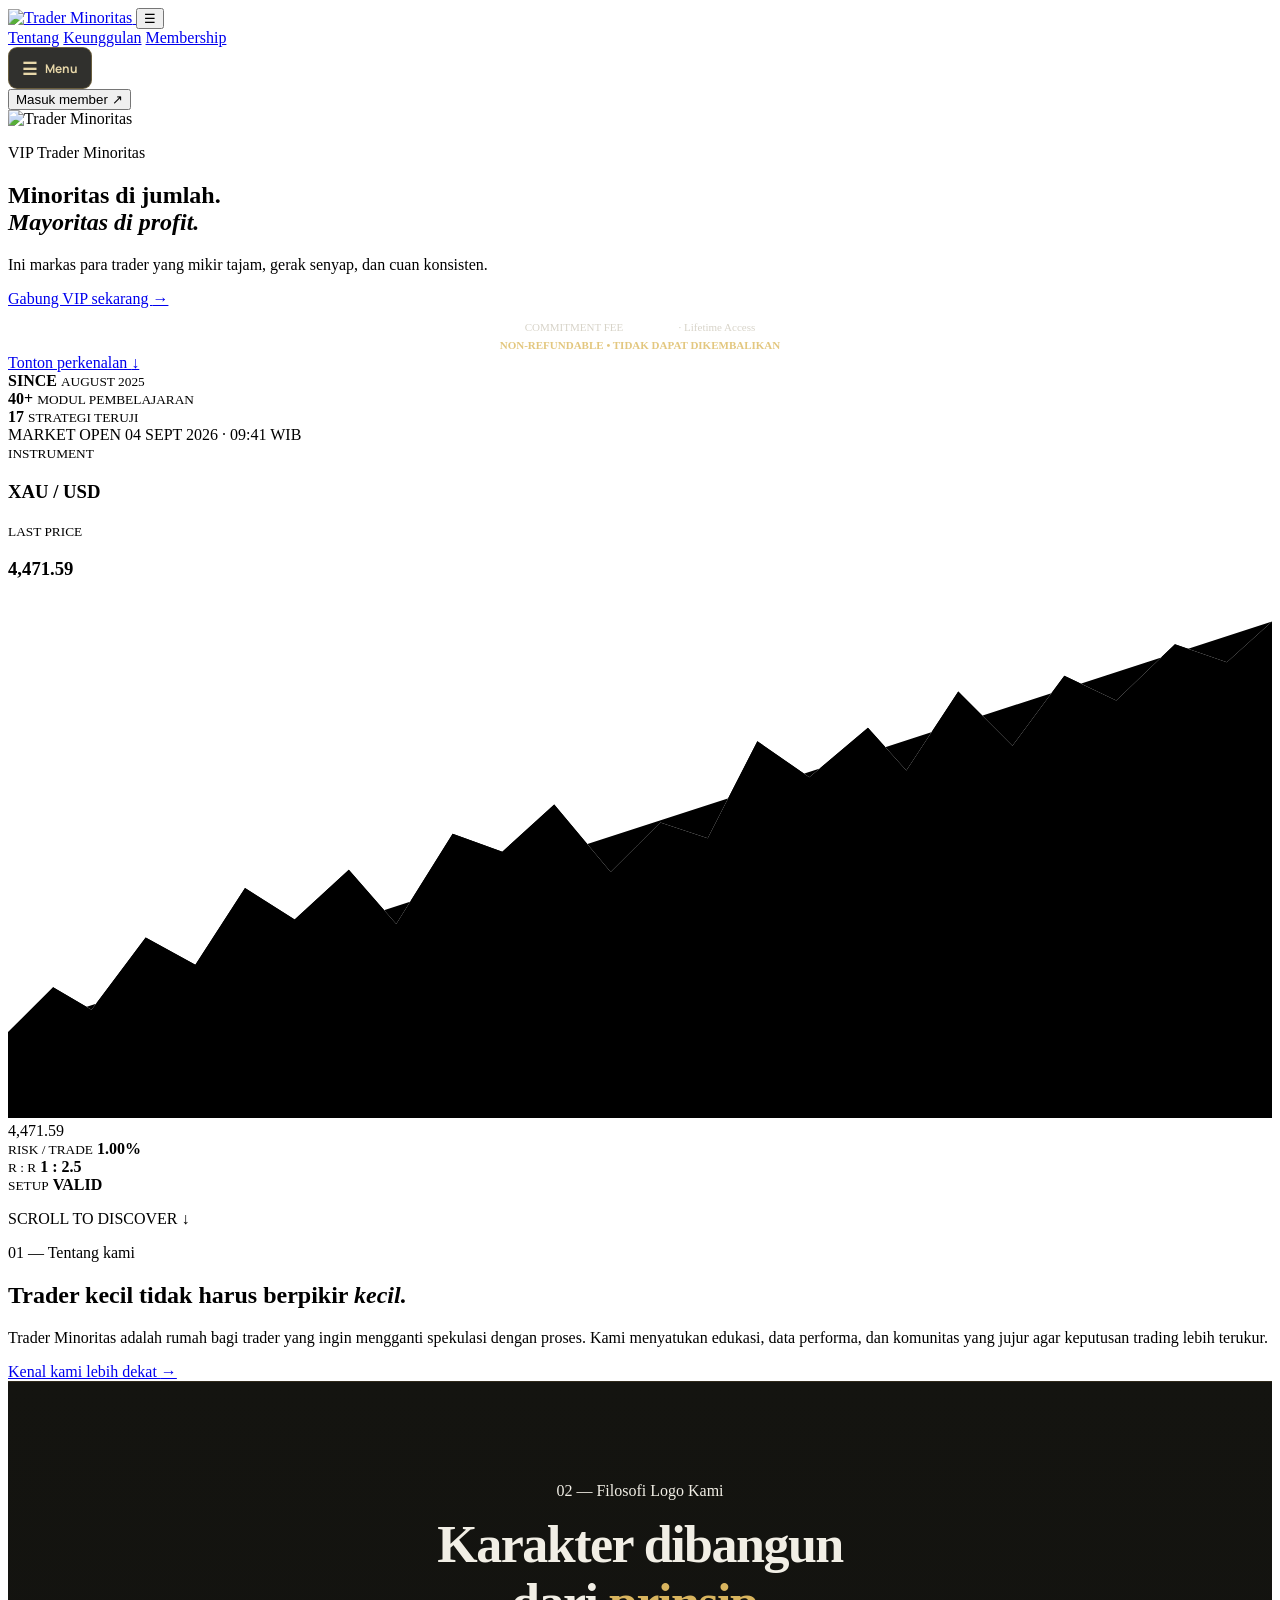
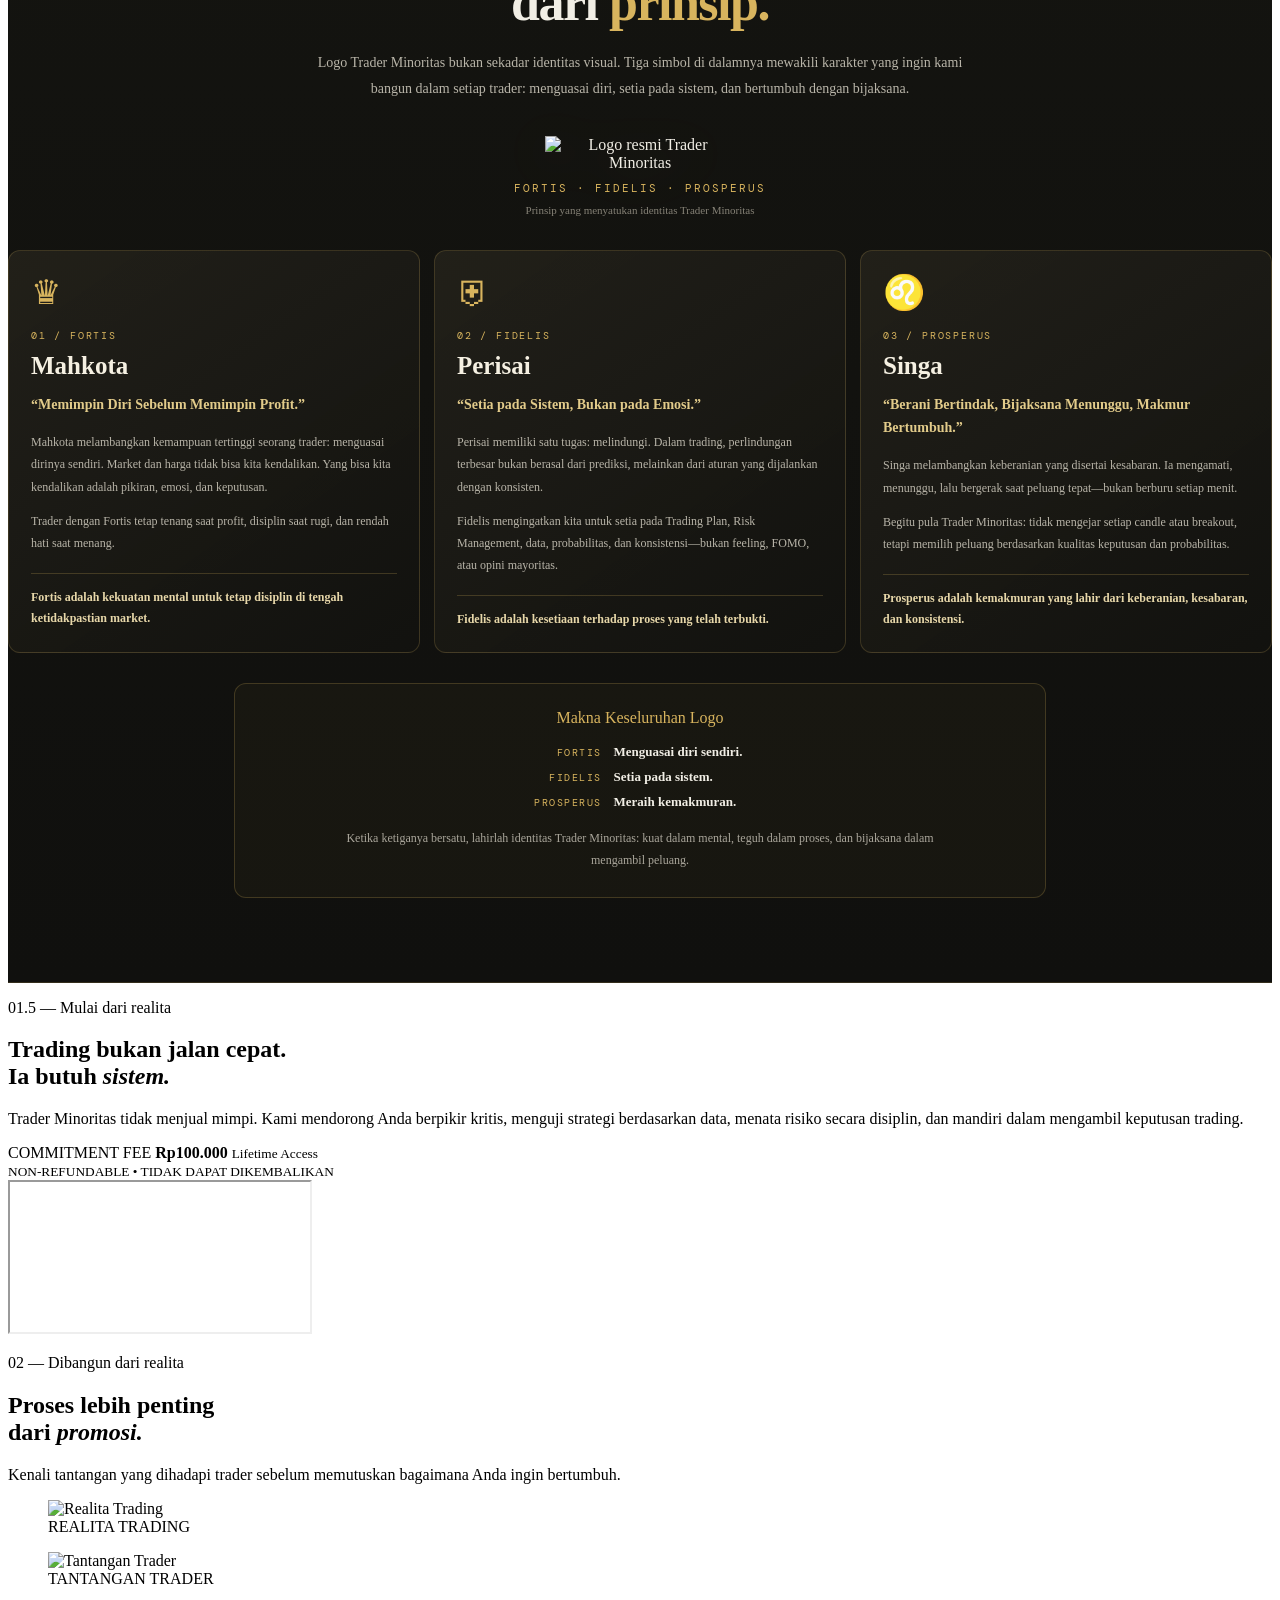
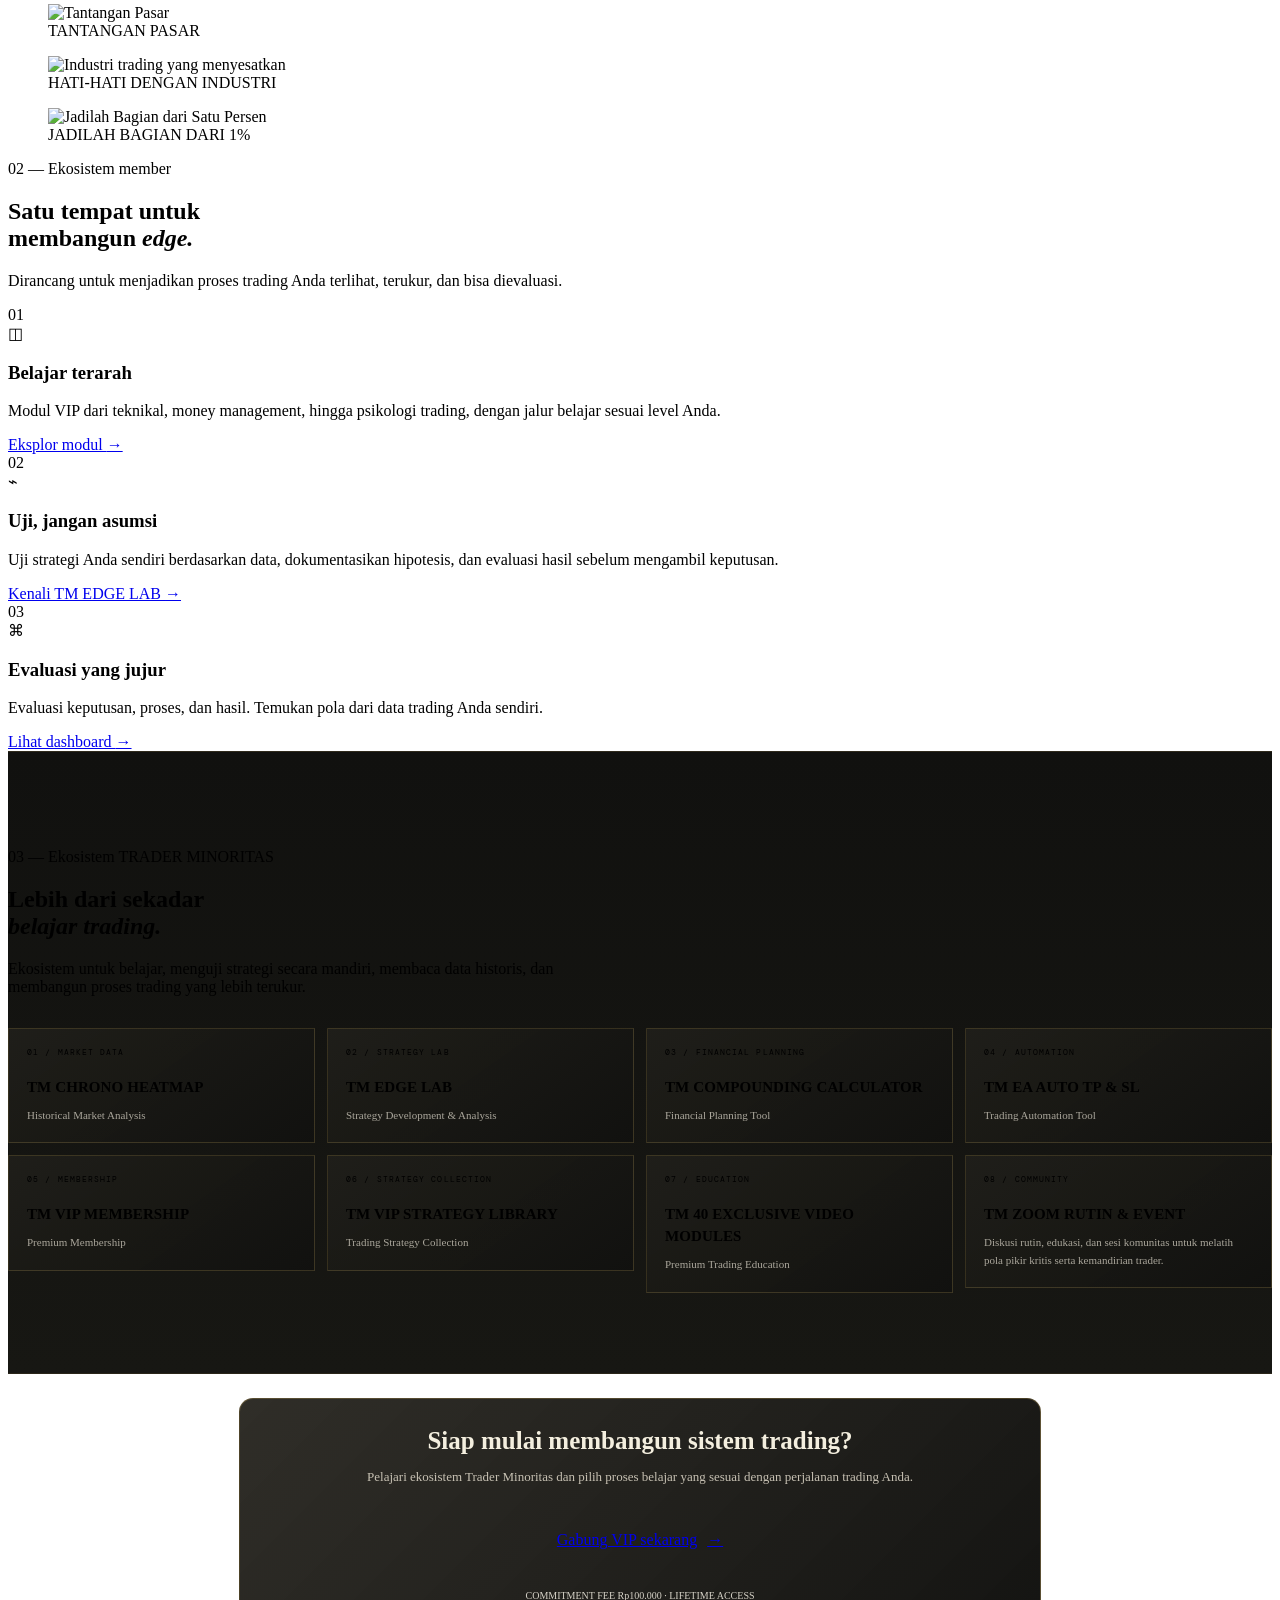
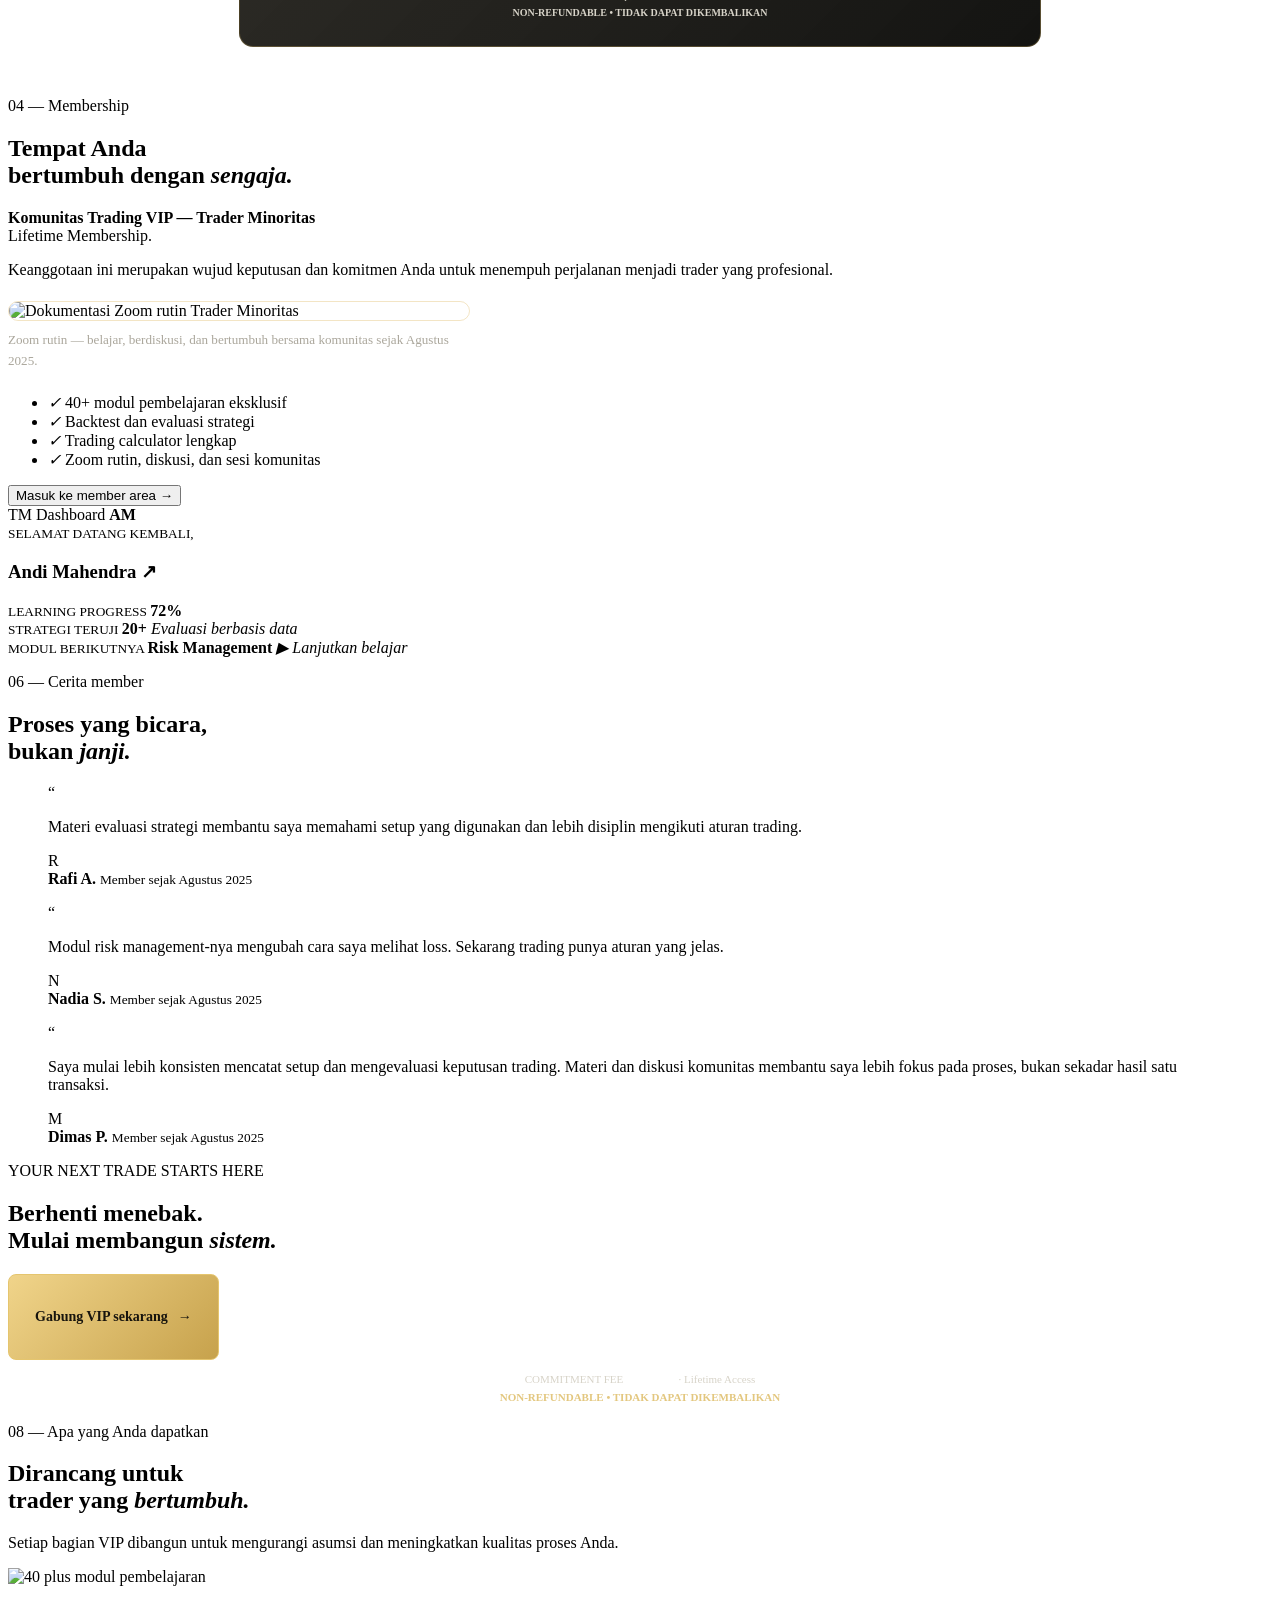
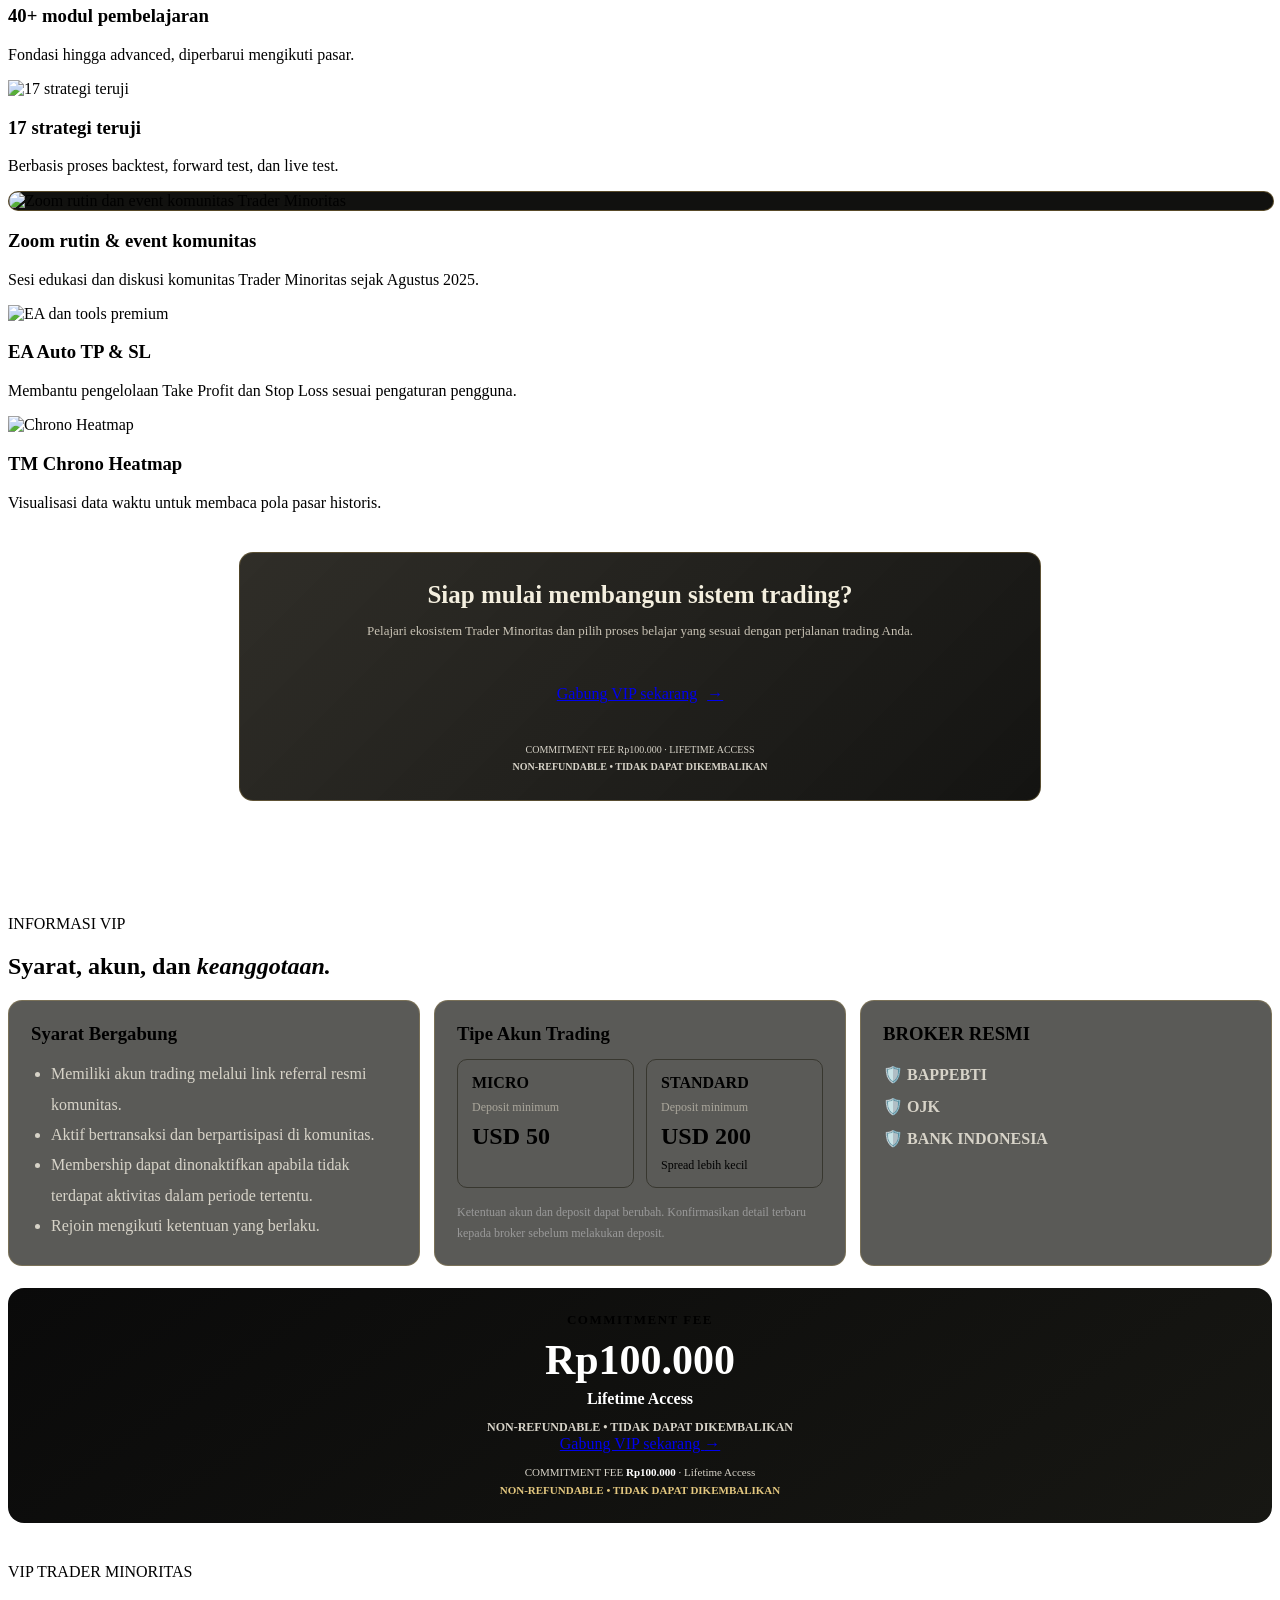
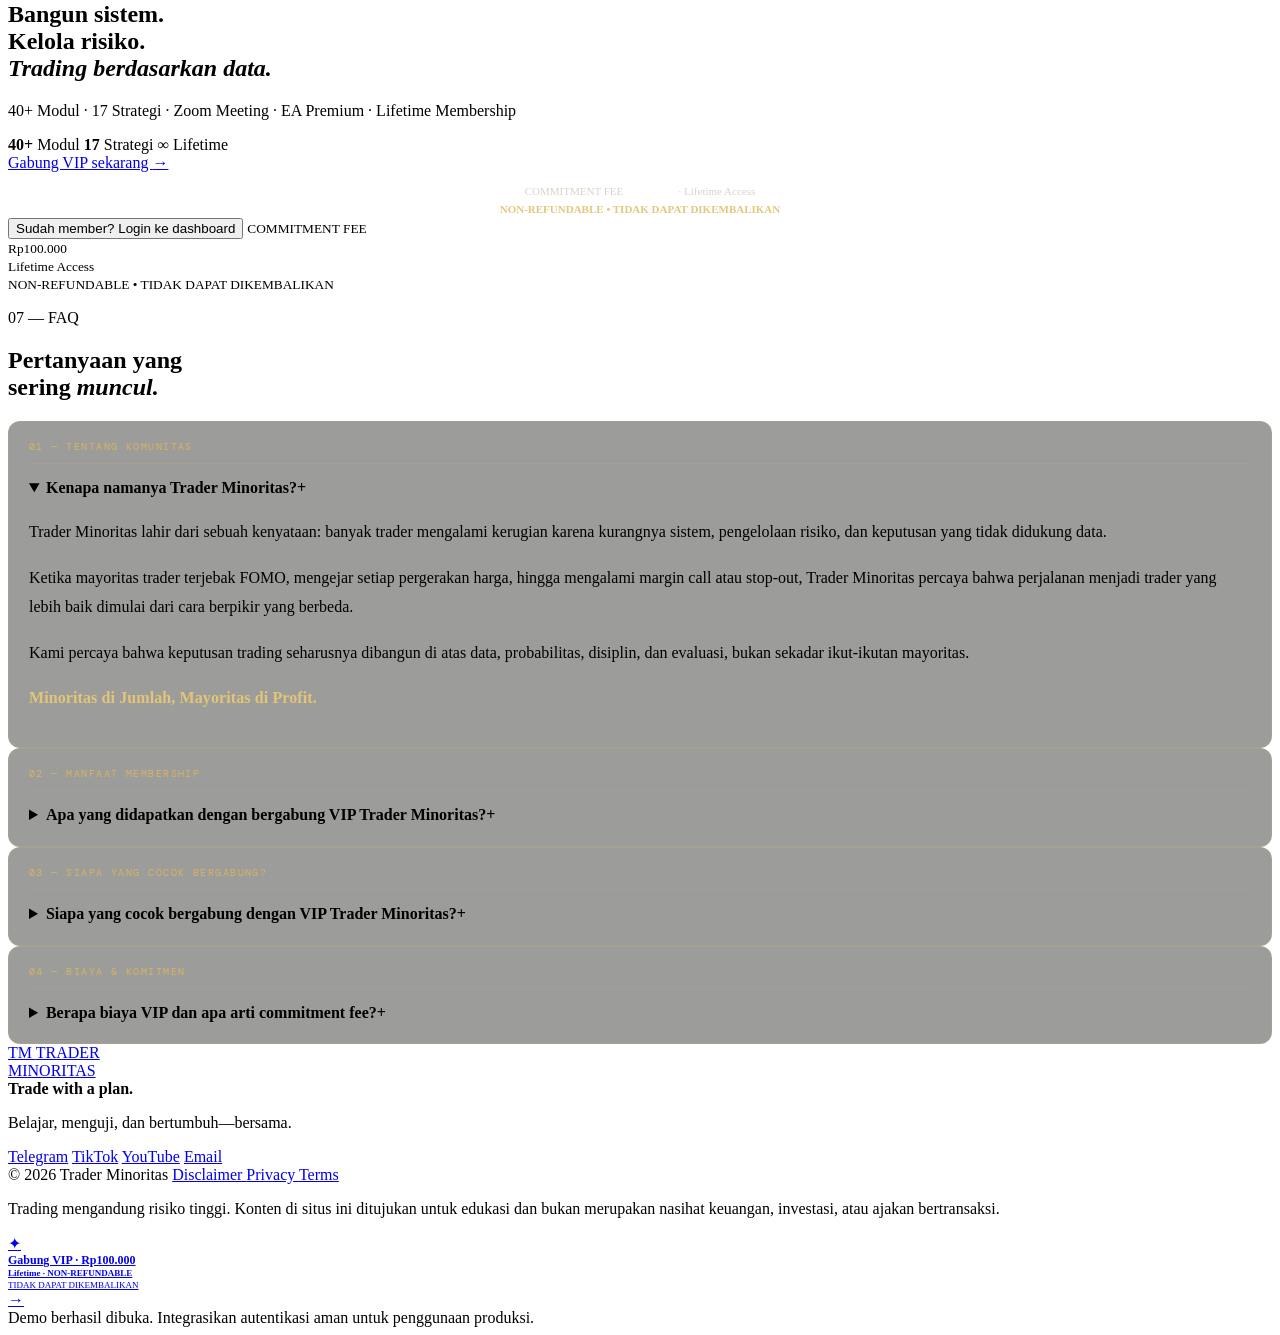
==== commit 6211f5a5: "Add files via upload" ====
--- a/index.html
+++ b/index.html
@@ -24,6 +24,138 @@
   <link rel="stylesheet" href="mobile-fullbleed.css" />
   <link rel="stylesheet" href="mobile-controls-final.css" />
 
+<style id="tm-products-update">
+.tm-products{padding:80px 0;background:linear-gradient(180deg,#11110f,#171713);border-top:1px solid rgba(216,180,94,.12);border-bottom:1px solid rgba(216,180,94,.12)}
+.tm-products .section-head{max-width:760px;margin-bottom:32px}
+.tm-products .section-head>p:last-child{max-width:620px}
+.tm-product-grid{display:grid;grid-template-columns:repeat(4,minmax(0,1fr));gap:12px}
+.tm-product-grid article{min-height:150px;padding:18px 18px;border:1px solid rgba(216,180,94,.18);background:linear-gradient(145deg,rgba(32,31,26,.9),rgba(17,17,15,.95));display:flex;flex-direction:column;align-items:flex-start;transition:transform .2s,border-color .2s}
+.tm-product-grid article:hover{transform:translateY(-3px);border-color:rgba(216,180,94,.55)}
+.tm-product-no{font:8px 'DM Mono',monospace;letter-spacing:1.1px;color:var(--gold);margin-bottom:20px}
+.tm-product-grid h3{font-size:15px;line-height:1.45;letter-spacing:.1px;margin:0 0 8px;font-weight:700}
+.tm-product-grid p{font-size:11px;line-height:1.6;color:#aaa69b;margin:0}
+@media(max-width:900px){.tm-product-grid{grid-template-columns:repeat(2,minmax(0,1fr))}.tm-products{padding:90px 0}}
+@media(max-width:480px){.tm-product-grid{grid-template-columns:1fr}.tm-product-grid article{min-height:135px;padding:16px}.tm-product-grid h3{margin-top:0}}
+
+/* FAQ visibility safeguard: keep every FAQ item visible and expandable */
+</style>
+<style id="tm-faq-expanded-override">
+.faq-list { display: block !important; }
+.faq-list details { display: block !important; visibility: visible !important; height: auto !important; max-height: none !important; overflow: visible !important; }
+.faq-list details summary { cursor: pointer; }
+.faq-list details p { display: block; }
+</style>
+<style id="tm-final-layout-fix">
+/* Keep product cards compact and stop one item from stretching its entire grid row. */
+.tm-product-grid { align-items: start; grid-auto-rows: auto; }
+.tm-product-grid article { min-height: 0; height: auto; align-self: start; }
+.tm-product-grid .tm-community-card { min-height: 0; }
+/* TikTok profile avatars: crop the profile image into the existing round frame. */
+.partner-avatar { overflow: hidden; border-radius: 50%; }
+.partner-avatar img { width: 100%; height: 100%; object-fit: cover; object-position: center; display: block; }
+.quote-grid { align-items: stretch; }
+</style>
+
+<style id="tm-mobile-photo-zoom-fix">
+.membership-zoom-figure{margin:22px 0;max-width:460px}
+.membership-zoom-figure img,.zoom-benefit-card img{display:block;width:100%;height:auto;object-fit:contain;border:1px solid rgba(220,180,90,.35);border-radius:10px}
+.membership-zoom-figure figcaption{margin-top:8px;font-size:.82rem;line-height:1.6;color:#aaa69b}
+.zoom-benefit-card{min-width:0;align-self:stretch}
+.zoom-benefit-card img{display:block;width:100%;height:auto !important;max-height:none;aspect-ratio:auto !important;object-fit:contain;object-position:center;background:#11110f;margin-bottom:16px}
+.partner-avatar{overflow:hidden;border-radius:50%;isolation:isolate}
+.partner-avatar img{width:100%;height:100%;display:block;object-fit:cover;object-position:center}
+@media(max-width:600px){.membership-zoom-figure{width:100%;max-width:100%;margin:18px 0}.membership-zoom-figure img{max-height:none;width:100%}.zoom-benefit-card img{height:auto !important;max-height:none;width:100%;aspect-ratio:auto !important;object-fit:contain}.partner-avatar{flex-shrink:0}.partner-avatar img{min-width:100%;min-height:100%}}
+</style>
+
+<style id="tm-cta-button-visibility-fix">
+/* Ensure the middle CTA button and its label remain visible */
+.cta a.button.gold,
+.cta .button.gold {
+  display: inline-flex !important;
+  align-items: center !important;
+  justify-content: center !important;
+  gap: 10px !important;
+  min-height: 54px !important;
+  padding: 15px 26px !important;
+  background: linear-gradient(135deg, #f0d48a, #c7a24c) !important;
+  color: #17140d !important;
+  -webkit-text-fill-color: #17140d !important;
+  border: 1px solid #e5c56e !important;
+  border-radius: 8px !important;
+  font-size: 14px !important;
+  font-weight: 800 !important;
+  line-height: 1.35 !important;
+  text-decoration: none !important;
+  opacity: 1 !important;
+  visibility: visible !important;
+  position: relative;
+  z-index: 2;
+}
+.cta a.button.gold span,
+.cta .button.gold span {
+  color: inherit !important;
+  -webkit-text-fill-color: inherit !important;
+  display: inline-block !important;
+  opacity: 1 !important;
+  visibility: visible !important;
+}
+</style>
+
+<style id="tm-inline-vip-cta-styles">
+.tm-inline-vip-cta{padding:24px 16px 34px;text-align:center}
+.tm-inline-vip-cta-inner{max-width:760px;margin:0 auto;padding:25px 20px;border:1px solid rgba(216,180,94,.28);border-radius:14px;background:linear-gradient(135deg,rgba(30,28,22,.92),rgba(15,15,13,.98))}
+.tm-inline-vip-cta p{margin:0 0 14px;color:#c7c1b3;font-size:13px;line-height:1.7}
+.tm-inline-vip-cta h3{margin:0 0 9px;color:#f4efdf;font-size:clamp(19px,3vw,25px);line-height:1.35}
+.tm-inline-vip-cta .button{display:inline-flex;align-items:center;justify-content:center;gap:10px;min-height:50px;padding:13px 23px}
+.tm-inline-vip-cta small{display:block;margin-top:10px;color:#d7d3c8;font-size:10px;line-height:1.65}
+@media(max-width:600px){.tm-inline-vip-cta{padding:18px 14px 28px}.tm-inline-vip-cta-inner{padding:21px 15px}.tm-inline-vip-cta .button{width:100%;max-width:340px}}
+</style>
+
+
+
+<style id="tm-faq-editorial-style">
+.faq-list{display:flex;flex-direction:column;gap:20px}
+.faq-category{border:1px solid rgba(216,180,94,.16);border-radius:12px;padding:18px 20px;background:rgba(20,20,17,.42)}
+.faq-category-label{margin:0 0 10px!important;font:10px 'DM Mono',monospace!important;letter-spacing:1.45px;color:#d8b45e!important}
+.faq-category details{border-top:1px solid rgba(216,180,94,.14);padding-top:12px}
+.faq-category details summary{font-weight:700;line-height:1.55}
+.faq-category details p{line-height:1.85}
+.faq-category details p+p{margin-top:12px}
+.faq-benefits{padding-left:20px;margin:12px 0;color:#c8c4b9;line-height:1.85}
+.faq-benefits li{padding-left:3px;margin:3px 0}
+.faq-mantra{margin-top:16px!important;color:#e2c675;font-weight:800;letter-spacing:.1px}
+@media(max-width:600px){.faq-category{padding:15px 14px}.faq-category-label{font-size:9px;letter-spacing:1.1px}.faq-category details summary{padding-right:4px}}
+</style>
+
+
+
+<style id="tm-partner-directory-menu">
+  .partner-menu-wrap{position:relative;display:flex;align-items:center;flex-shrink:0}
+  .partner-menu-toggle{display:inline-flex;align-items:center;justify-content:center;gap:8px;min-height:42px;padding:10px 13px;border:1px solid rgba(216,180,94,.35);border-radius:9px;background:rgba(20,20,17,.88);color:#e7d7a9;font:700 12px 'Manrope',sans-serif;cursor:pointer;white-space:nowrap}
+  .partner-menu-toggle:hover,.partner-menu-toggle[aria-expanded="true"]{border-color:#d8b45e;background:rgba(216,180,94,.1)}
+  .partner-menu-icon{font-size:17px;line-height:1}
+  .partner-dropdown{position:absolute;z-index:1000;right:0;top:calc(100% + 9px);width:min(280px,calc(100vw - 28px));padding:8px;border:1px solid rgba(216,180,94,.28);border-radius:12px;background:#151511;box-shadow:0 18px 50px rgba(0,0,0,.45)}
+  .partner-dropdown[hidden]{display:none!important}
+  .partner-dropdown-item{width:100%;display:grid;grid-template-columns:24px 1fr 14px;gap:9px;align-items:center;text-align:left;padding:12px;border:0;border-radius:8px;background:transparent;color:#f1eee5;cursor:pointer}
+  .partner-dropdown-item:hover{background:rgba(216,180,94,.1)}
+  .partner-dropdown-item>span:first-child{color:#d8b45e;font-size:19px}
+  .partner-dropdown-item strong,.partner-dropdown-item small{display:block}
+  .partner-dropdown-item strong{font-size:12px;line-height:1.5}
+  .partner-dropdown-item small{margin-top:2px;color:#aaa69b;font-size:10px;line-height:1.5}
+  .partner-dropdown-item>span:last-child{color:#d8b45e}
+  .partners-dialog{position:fixed;inset:50% auto auto 50%;transform:translate(-50%,-50%);width:min(1040px,calc(100vw - 28px));max-width:none;max-height:min(88vh,900px);overflow:auto;padding:0;border:1px solid rgba(216,180,94,.35);border-radius:16px;background:#10100e;color:#f1eee5;box-shadow:0 28px 90px rgba(0,0,0,.65)}
+  .partners-dialog::backdrop{background:rgba(0,0,0,.78);backdrop-filter:blur(5px)}
+  .partners-dialog .partners-in-dialog{padding:30px 20px 26px;margin:0;background:transparent}
+  .partners-dialog .partner-dialog-close{position:sticky;top:10px;float:right;z-index:3;margin:10px 12px -48px 0;width:38px;height:38px;border:1px solid rgba(216,180,94,.35);border-radius:50%;background:#1a1914;color:#f4efdf;font-size:25px;line-height:1;cursor:pointer}
+  .partners-dialog .section-head{padding-right:42px}
+  @media(max-width:700px){
+    .partner-menu-toggle{min-height:38px;padding:8px 10px}
+    .partner-menu-label{display:none}
+    .partners-dialog{width:calc(100vw - 16px);max-height:90vh;border-radius:12px}
+    .partners-dialog .partners-in-dialog{padding:24px 12px 20px}
+  }
+</style>
+
 </head>
 
 <body>
@@ -53,8 +185,21 @@
       <a href="#tentang">Tentang</a>
       <a href="#keunggulan">Keunggulan</a>
       <a href="#member">Membership</a>
-      <a href="#partner">Partner</a>
     </nav>
+
+    <div class="partner-menu-wrap">
+      <button class="partner-menu-toggle" type="button" aria-haspopup="true" aria-expanded="false" aria-controls="partnerDropdown" aria-label="Buka menu partner">
+        <span class="partner-menu-icon" aria-hidden="true">☰</span>
+        <span class="partner-menu-label">Menu</span>
+      </button>
+      <div class="partner-dropdown" id="partnerDropdown" hidden>
+        <button type="button" class="partner-dropdown-item" data-open-partners>
+          <span>♙</span>
+          <span><strong>Official Partner</strong><small>Lihat daftar partner resmi</small></span>
+          <span aria-hidden="true">→</span>
+        </button>
+      </div>
+    </div>
 
     <button class="login-link" data-open-login>
       Masuk member <span>↗</span>
@@ -102,6 +247,7 @@
             Gabung VIP sekarang <span>→</span>
 
           </a>
+          <div class="vip-commitment-reminder" style="margin:10px auto 0;max-width:360px;text-align:center;font-size:11px;line-height:1.65;color:#d7d3c8;">COMMITMENT FEE <b style="color:#fff;">Rp100.000</b> · Lifetime Access<br><b style="color:#e3c77f;">NON-REFUNDABLE • TIDAK DAPAT DIKEMBALIKAN</b></div>
 
           <a class="text-link" href="#intro-video">
             Tonton perkenalan <span>↓</span>
@@ -120,7 +266,7 @@
           </div>
 
           <div>
-            <strong>39+</strong>
+            <strong>40+</strong>
             <small>MODUL PEMBELAJARAN</small>
           </div>
 
@@ -293,6 +439,88 @@
 
 
     <!-- =====================================================
+         FILOSOFI LOGO — FORTIS, FIDELIS, PROSPERUS
+         ===================================================== -->
+    <section id="filosofi-logo" class="tm-philosophy">
+      <div class="wrap">
+        <div class="tm-philosophy-head">
+          <p class="eyebrow">02 — Filosofi Logo Kami</p>
+          <h2>Karakter dibangun<br>dari <em>prinsip.</em></h2>
+          <p>Logo Trader Minoritas bukan sekadar identitas visual. Tiga simbol di dalamnya mewakili karakter yang ingin kami bangun dalam setiap trader: menguasai diri, setia pada sistem, dan bertumbuh dengan bijaksana.</p>
+        </div>
+        <div class="tm-philosophy-logo">
+          <img src="https://raw.githubusercontent.com/traderminoritas/traderminoritas-assets/main/Trader%20MInoritas%20logo.png" alt="Logo resmi Trader Minoritas" loading="lazy">
+          <span>FORTIS · FIDELIS · PROSPERUS</span>
+          <small>Prinsip yang menyatukan identitas Trader Minoritas</small>
+        </div>
+        <div class="tm-philosophy-grid">
+          <article class="tm-philosophy-card">
+            <div class="tm-philosophy-symbol" aria-hidden="true">♛</div>
+            <p class="tm-philosophy-latin">01 / FORTIS</p>
+            <h3>Mahkota</h3>
+            <h4>“Memimpin Diri Sebelum Memimpin Profit.”</h4>
+            <p>Mahkota melambangkan kemampuan tertinggi seorang trader: menguasai dirinya sendiri. Market dan harga tidak bisa kita kendalikan. Yang bisa kita kendalikan adalah pikiran, emosi, dan keputusan.</p>
+            <p>Trader dengan Fortis tetap tenang saat profit, disiplin saat rugi, dan rendah hati saat menang.</p>
+            <blockquote>Fortis adalah kekuatan mental untuk tetap disiplin di tengah ketidakpastian market.</blockquote>
+          </article>
+          <article class="tm-philosophy-card">
+            <div class="tm-philosophy-symbol" aria-hidden="true">⛨</div>
+            <p class="tm-philosophy-latin">02 / FIDELIS</p>
+            <h3>Perisai</h3>
+            <h4>“Setia pada Sistem, Bukan pada Emosi.”</h4>
+            <p>Perisai memiliki satu tugas: melindungi. Dalam trading, perlindungan terbesar bukan berasal dari prediksi, melainkan dari aturan yang dijalankan dengan konsisten.</p>
+            <p>Fidelis mengingatkan kita untuk setia pada Trading Plan, Risk Management, data, probabilitas, dan konsistensi—bukan feeling, FOMO, atau opini mayoritas.</p>
+            <blockquote>Fidelis adalah kesetiaan terhadap proses yang telah terbukti.</blockquote>
+          </article>
+          <article class="tm-philosophy-card">
+            <div class="tm-philosophy-symbol" aria-hidden="true">♌</div>
+            <p class="tm-philosophy-latin">03 / PROSPERUS</p>
+            <h3>Singa</h3>
+            <h4>“Berani Bertindak, Bijaksana Menunggu, Makmur Bertumbuh.”</h4>
+            <p>Singa melambangkan keberanian yang disertai kesabaran. Ia mengamati, menunggu, lalu bergerak saat peluang tepat—bukan berburu setiap menit.</p>
+            <p>Begitu pula Trader Minoritas: tidak mengejar setiap candle atau breakout, tetapi memilih peluang berdasarkan kualitas keputusan dan probabilitas.</p>
+            <blockquote>Prosperus adalah kemakmuran yang lahir dari keberanian, kesabaran, dan konsistensi.</blockquote>
+          </article>
+        </div>
+        <div class="tm-philosophy-summary">
+          <p class="eyebrow">Makna Keseluruhan Logo</p>
+          <div><span>FORTIS</span><b>Menguasai diri sendiri.</b></div>
+          <div><span>FIDELIS</span><b>Setia pada sistem.</b></div>
+          <div><span>PROSPERUS</span><b>Meraih kemakmuran.</b></div>
+          <p>Ketika ketiganya bersatu, lahirlah identitas Trader Minoritas: kuat dalam mental, teguh dalam proses, dan bijaksana dalam mengambil peluang.</p>
+        </div>
+      </div>
+    </section>
+
+    <style id="tm-philosophy-styles">
+      .tm-philosophy{padding:84px 0;background:linear-gradient(180deg,#141410 0%,#10100e 100%);border-top:1px solid rgba(216,180,94,.16);border-bottom:1px solid rgba(216,180,94,.16);color:#f1eee5}
+      .tm-philosophy-head{max-width:760px;margin:0 auto 34px;text-align:center}
+      .tm-philosophy-head h2{font-size:clamp(32px,4.4vw,52px);line-height:1.12;letter-spacing:-1.5px;margin:12px 0 18px}
+      .tm-philosophy-head h2 em{color:#d8b45e;font-style:normal}
+      .tm-philosophy-head>p:last-child{max-width:680px;margin:0 auto;color:#b9b5a9;font-size:14px;line-height:1.85}
+      .tm-philosophy-logo{display:flex;flex-direction:column;align-items:center;gap:9px;margin:0 auto 34px;text-align:center}
+      .tm-philosophy-logo img{width:min(190px,52vw);height:auto;object-fit:contain;filter:drop-shadow(0 8px 24px rgba(216,180,94,.12))}
+      .tm-philosophy-logo span{font:11px 'DM Mono',monospace;letter-spacing:2px;color:#d8b45e}
+      .tm-philosophy-logo small{font-size:11px;color:#858176}
+      .tm-philosophy-grid{display:grid;grid-template-columns:repeat(3,minmax(0,1fr));gap:14px;align-items:stretch}
+      .tm-philosophy-card{padding:25px 22px 22px;border:1px solid rgba(216,180,94,.2);border-radius:12px;background:linear-gradient(145deg,rgba(36,34,27,.88),rgba(18,18,15,.98));min-width:0}
+      .tm-philosophy-symbol{font-size:34px;line-height:1;color:#d8b45e;margin-bottom:19px}
+      .tm-philosophy-latin{font:10px 'DM Mono',monospace;letter-spacing:1.8px;color:#d8b45e;margin:0 0 9px}
+      .tm-philosophy-card h3{font-size:25px;line-height:1.2;margin:0 0 12px;color:#f5f0e2}
+      .tm-philosophy-card h4{font-size:14px;line-height:1.65;margin:0 0 15px;color:#e2cb8a;font-weight:700}
+      .tm-philosophy-card>p:not(.tm-philosophy-latin){font-size:12px;line-height:1.85;color:#b8b4a8;margin:0 0 12px}
+      .tm-philosophy-card blockquote{margin:19px 0 0;padding:13px 0 0;border-top:1px solid rgba(216,180,94,.22);font-size:12px;line-height:1.75;color:#e7d7a9;font-weight:600}
+      .tm-philosophy-summary{max-width:760px;margin:30px auto 0;padding:25px;border:1px solid rgba(216,180,94,.22);border-radius:12px;text-align:center;background:rgba(216,180,94,.035)}
+      .tm-philosophy-summary>.eyebrow{margin:0 0 17px;color:#d8b45e}
+      .tm-philosophy-summary>div{display:flex;justify-content:center;align-items:baseline;gap:12px;margin:9px 0}
+      .tm-philosophy-summary>div span{font:10px 'DM Mono',monospace;letter-spacing:1.5px;color:#d8b45e;min-width:105px;text-align:right}
+      .tm-philosophy-summary>div b{font-size:13px;color:#f1eee5;min-width:170px;text-align:left}
+      .tm-philosophy-summary>p:last-child{max-width:600px;margin:18px auto 0;font-size:12px;line-height:1.8;color:#aaa69b}
+      @media(max-width:800px){.tm-philosophy{padding:65px 0}.tm-philosophy-grid{grid-template-columns:1fr}.tm-philosophy-card{padding:23px}.tm-philosophy-card h3{font-size:23px}.tm-philosophy-logo{margin-bottom:28px}}
+      @media(max-width:480px){.tm-philosophy-head{text-align:left}.tm-philosophy-head>p:last-child{font-size:13px}.tm-philosophy-summary{padding:20px 14px}.tm-philosophy-summary>div{gap:8px}.tm-philosophy-summary>div span{min-width:94px;font-size:9px}.tm-philosophy-summary>div b{min-width:0;flex:1;font-size:12px}}
+    </style>
+
+    <!-- =====================================================
          VIDEO
          ===================================================== -->
 
@@ -311,7 +539,7 @@
 
         <p>
           Trader Minoritas tidak menjual mimpi.
-          Kami membantu Anda menguji strategi, menata risiko, dan menjadi mandiri dalam mengambil keputusan.
+          Kami mendorong Anda berpikir kritis, menguji strategi berdasarkan data, menata risiko secara disiplin, dan mandiri dalam mengambil keputusan trading.
         </p>
 
         <div class="commitment-mini">
@@ -321,7 +549,8 @@
           <b>Rp100.000</b>
 
           <small>
-            LIFETIME ACCESS · NON-REFUNDABLE
+            Lifetime Access<br>
+            NON-REFUNDABLE • TIDAK DAPAT DIKEMBALIKAN
           </small>
 
         </div>
@@ -479,7 +708,7 @@
           </h3>
 
           <p>
-            Modul VIP dari fundamental hingga psikologi trading, dengan jalur belajar sesuai level Anda.
+            Modul VIP dari teknikal, money management, hingga psikologi trading, dengan jalur belajar sesuai level Anda.
           </p>
 
           <a href="#member">
@@ -500,11 +729,11 @@
           </h3>
 
           <p>
-            Backtest strategi dan dokumentasikan setiap hipotesis sebelum masuk ke pasar.
+            Uji strategi Anda sendiri berdasarkan data, dokumentasikan hipotesis, dan evaluasi hasil sebelum mengambil keputusan.
           </p>
 
-          <a href="#tools">
-            Coba calculator <span>→</span>
+          <a href="#produk">
+            Kenali TM EDGE LAB <span>→</span>
           </a>
 
         </article>
@@ -517,11 +746,11 @@
           <div class="icon">⌘</div>
 
           <h3>
-            Jurnal yang jujur
+            Evaluasi yang jujur
           </h3>
 
           <p>
-            Catat keputusan, emosi, dan hasil.
+            Evaluasi keputusan, proses, dan hasil.
             Temukan pola dari data trading Anda sendiri.
           </p>
 
@@ -540,165 +769,41 @@
          TOOLS
          ===================================================== -->
 
-    <section id="tools" class="tool-section">
-
-      <div class="wrap tool-layout">
-
-        <div>
-
-          <p class="eyebrow">
-            03 — Trading tools
-          </p>
-
-          <h2>
-            Risiko terukur.<br>
-            <em>Eksekusi lebih tenang.</em>
-          </h2>
-
-          <p class="tool-description">
-            Mulai dari ukuran posisi yang sesuai rencana.
-            Gunakan kalkulator lot size sederhana kami untuk memperkirakan risiko per transaksi.
-          </p>
-
-          <div class="tool-pills">
-
-            <span>Lot size</span>
-            <span>Risk / Reward</span>
-            <span>Compounding</span>
-            <span>Profit / Loss</span>
-
-          </div>
-
-        </div>
-
-
-        <form class="calculator" id="lotCalculator">
-
-          <div class="calculator-title">
-
-            <span>TM</span>
-
-            <div>
-              <b>Lot Size Calculator</b>
-              <small>
-                Estimasi posisi yang sesuai risiko
-              </small>
-            </div>
-
-          </div>
-
-
-          <label>
-
-            Modal akun
-
-            <div class="input-wrap">
-
-              <span>$</span>
-
-              <input
-                id="balance"
-                type="number"
-                min="1"
-                value="1000">
-
-            </div>
-
-          </label>
-
-
-          <div class="form-row">
-
-            <label>
-
-              Risiko
-
-              <div class="input-wrap">
-
-                <input
-                  id="risk"
-                  type="number"
-                  min="0.1"
-                  step="0.1"
-                  value="1">
-
-                <span>%</span>
-
-              </div>
-
-            </label>
-
-
-            <label>
-
-              Stop loss
-
-              <div class="input-wrap">
-
-                <input
-                  id="stopLoss"
-                  type="number"
-                  min="1"
-                  value="30">
-
-                <span>pips</span>
-
-              </div>
-
-            </label>
-
-          </div>
-
-
-          <div class="calc-result">
-
-            <div>
-
-              <small>
-                RISIKO MAKSIMUM
-              </small>
-
-              <strong id="riskAmount">
-                $10.00
-              </strong>
-
-            </div>
-
-
-            <div>
-
-              <small>
-                UKURAN POSISI*
-              </small>
-
-              <strong id="lotAmount">
-                0.03 lot
-              </strong>
-
-            </div>
-
-          </div>
-
-
-          <small class="disclaimer">
-
-            *Estimasi untuk pasangan mayor USD.
-            Bukan nasihat finansial.
-
-          </small>
-
-        </form>
-
-      </div>
-
-    </section>
-
-
-    <!-- =====================================================
-         MEMBERSHIP
-         ===================================================== -->
-
-    <section id="member" class="membership wrap">
+    <section id="produk" class="tm-products">
+  <div class="wrap">
+    <div class="section-head">
+      <p class="eyebrow">03 — Ekosistem TRADER MINORITAS</p>
+      <h2>Lebih dari sekadar<br><em>belajar trading.</em></h2>
+      <p>Ekosistem untuk belajar, menguji strategi secara mandiri, membaca data historis, dan membangun proses trading yang lebih terukur.</p>
+    </div>
+    <div class="tm-product-grid">
+      <article><span class="tm-product-no">01 / MARKET DATA</span><h3>TM CHRONO HEATMAP</h3><p>Historical Market Analysis</p></article>
+      <article><span class="tm-product-no">02 / STRATEGY LAB</span><h3>TM EDGE LAB</h3><p>Strategy Development &amp; Analysis</p></article>
+      <article><span class="tm-product-no">03 / FINANCIAL PLANNING</span><h3>TM COMPOUNDING CALCULATOR</h3><p>Financial Planning Tool</p></article>
+      <article><span class="tm-product-no">04 / AUTOMATION</span><h3>TM EA AUTO TP &amp; SL</h3><p>Trading Automation Tool</p></article>
+      <article><span class="tm-product-no">05 / MEMBERSHIP</span><h3>TM VIP MEMBERSHIP</h3><p>Premium Membership</p></article>
+      <article><span class="tm-product-no">06 / STRATEGY COLLECTION</span><h3>TM VIP STRATEGY LIBRARY</h3><p>Trading Strategy Collection</p></article>
+      <article><span class="tm-product-no">07 / EDUCATION</span><h3>TM 40 EXCLUSIVE VIDEO MODULES</h3><p>Premium Trading Education</p></article>
+      <article class="tm-community-card" style="overflow:hidden; padding-bottom:18px;">
+        <span class="tm-product-no">08 / COMMUNITY</span>
+        <h3>TM ZOOM RUTIN &amp; EVENT</h3>
+        <p>Diskusi rutin, edukasi, dan sesi komunitas untuk melatih pola pikir kritis serta kemandirian trader.</p>
+      </article>
+    </div>
+  </div>
+</section>
+
+
+<section class="tm-inline-vip-cta" aria-label="Gabung VIP Trader Minoritas">
+  <div class="tm-inline-vip-cta-inner">
+    <h3>Siap mulai membangun sistem trading?</h3>
+    <p>Pelajari ekosistem Trader Minoritas dan pilih proses belajar yang sesuai dengan perjalanan trading Anda.</p>
+    <a class="button gold" href="https://lynk.id/bossrobot.id/n6rn95280d36/checkout" target="_blank" rel="noopener">Gabung VIP sekarang <span>→</span></a>
+    <small>COMMITMENT FEE Rp100.000 · LIFETIME ACCESS<br><strong>NON-REFUNDABLE • TIDAK DAPAT DIKEMBALIKAN</strong></small>
+  </div>
+</section>
+
+<section id="member" class="membership wrap">
 
       <div class="membership-copy">
 
@@ -725,17 +830,21 @@
           Keanggotaan ini merupakan wujud keputusan dan komitmen Anda untuk menempuh perjalanan menjadi trader yang profesional.
         </p>
 
+        <figure class="membership-zoom-figure">
+          <img src="https://raw.githubusercontent.com/traderminoritas/traderminoritas-assets/main/ZOOM%20COMPLETE.png" alt="Dokumentasi Zoom rutin Trader Minoritas" loading="lazy" decoding="async">
+          <figcaption>Zoom rutin — belajar, berdiskusi, dan bertumbuh bersama komunitas sejak Agustus 2025.</figcaption>
+        </figure>
 
         <ul>
 
           <li>
             <i>✓</i>
-            Modul pembelajaran eksklusif
+            40+ modul pembelajaran eksklusif
           </li>
 
           <li>
             <i>✓</i>
-            Backtest & trading journal terpadu
+            Backtest dan evaluasi strategi
           </li>
 
           <li>
@@ -745,7 +854,7 @@
 
           <li>
             <i>✓</i>
-            Webinar & sesi komunitas
+            Zoom rutin, diskusi, dan sesi komunitas
           </li>
 
         </ul>
@@ -819,15 +928,15 @@
             <article>
 
               <small>
-                JOURNAL THIS MONTH
+                STRATEGI TERUJI
               </small>
 
               <strong>
-                +4.8<sup>%</sup>
+                20+
               </strong>
 
               <em>
-                ↗ 12 transaksi
+                Evaluasi berbasis data
               </em>
 
             </article>
@@ -862,7 +971,9 @@
          PARTNER
          ===================================================== -->
 
-    <section id="partner" class="partners">
+    <dialog id="partnerDialog" class="partners-dialog" aria-labelledby="partnerDialogTitle">
+      <button type="button" class="partner-dialog-close" data-close-partners aria-label="Tutup daftar partner">×</button>
+      <section id="partner" class="partners partners-in-dialog">
 
       <div class="wrap">
 
@@ -872,7 +983,7 @@
             05 — Partner resmi
           </p>
 
-          <h2>
+          <h2 id="partnerDialogTitle">
             Jelas siapa yang<br>
             kami <em>percaya.</em>
           </h2>
@@ -887,90 +998,59 @@
 
         <div class="partner-list">
 
-          <article>
-
-            <div class="partner-logo">
-              AX
+          <article class="partner-card">
+            <div class="partner-avatar"><img src="https://unavatar.io/tiktok/kokokentminority" alt="Kent Vilandka" loading="lazy" onerror="this.style.display='none';this.parentElement.classList.add('no-photo');this.parentElement.insertAdjacentHTML('beforeend','<span>KV</span>')"></div>
+            <div class="partner-info">
+              <div class="partner-kicker">OFFICIAL PARTNER</div>
+              <h3>Kent Vilandka <span class="partner-verified" aria-label="Official Partner">✓</span></h3>
+              <p>Official Partner since August 2025</p>
+              <small>@kokokentminority</small>
             </div>
-
-            <div>
-
-              <h3>
-                Alpha X Capital
-              </h3>
-
-              <p>
-                Partner edukasi · terdaftar sejak Jan 2024
-              </p>
-
+            <a class="partner-visit" href="https://www.tiktok.com/@kokokentminority" target="_blank" rel="noopener" aria-label="Kunjungi TikTok Kent Vilandka">Kunjungi TikTok <span>→</span></a>
+          </article>
+
+          <article class="partner-card">
+            <div class="partner-avatar"><img src="https://unavatar.io/tiktok/omsisminority" alt="Siswandi Waluyo" loading="lazy" onerror="this.style.display='none';this.parentElement.classList.add('no-photo');this.parentElement.insertAdjacentHTML('beforeend','<span>SW</span>')"></div>
+            <div class="partner-info">
+              <div class="partner-kicker">OFFICIAL PARTNER</div>
+              <h3>Siswandi Waluyo <span class="partner-verified" aria-label="Official Partner">✓</span></h3>
+              <p>Official Partner since August 2025</p>
+              <small>@omsisminority</small>
             </div>
-
-            <a
-              href="#"
-              aria-label="Kunjungi Alpha X Capital">
-
-              Kunjungi ↗
-
-            </a>
-
+            <a class="partner-visit" href="https://www.tiktok.com/@omsisminority" target="_blank" rel="noopener" aria-label="Kunjungi TikTok Siswandi Waluyo">Kunjungi TikTok <span>→</span></a>
           </article>
 
-
-          <article>
-
-            <div class="partner-logo partner-alt">
-              N
+          <article class="partner-card">
+            <div class="partner-avatar"><img src="https://unavatar.io/tiktok/mrzenminority" alt="David Zen Geraldy" loading="lazy" onerror="this.style.display='none';this.parentElement.classList.add('no-photo');this.parentElement.insertAdjacentHTML('beforeend','<span>DZ</span>')"></div>
+            <div class="partner-info">
+              <div class="partner-kicker">OFFICIAL PARTNER</div>
+              <h3>David Zen Geraldy <span class="partner-verified" aria-label="Official Partner">✓</span></h3>
+              <p>Official Partner since August 2025</p>
+              <small>@mrzenminority</small>
             </div>
-
-            <div>
-
-              <h3>
-                Nexa Markets
-              </h3>
-
-              <p>
-                Partner event · terdaftar sejak Mar 2024
-              </p>
-
+            <a class="partner-visit" href="https://www.tiktok.com/@mrzenminority" target="_blank" rel="noopener" aria-label="Kunjungi TikTok David Zen Geraldy">Kunjungi TikTok <span>→</span></a>
+          </article>
+
+          <article class="partner-card">
+            <div class="partner-avatar"><img src="https://unavatar.io/tiktok/tri.minority" alt="Foto profil TikTok Teja Tri Sumanto" loading="lazy" onerror="this.style.display='none';this.parentElement.classList.add('no-photo');this.parentElement.insertAdjacentHTML('beforeend','<span>TT</span>')"></div>
+            <div class="partner-info">
+              <div class="partner-kicker">OFFICIAL PARTNER</div>
+              <h3>Teja Tri Sumanto <span class="partner-verified" aria-label="Official Partner">✓</span></h3>
+              <p>Official Partner since May 2026</p>
+              <small>@tri.minority</small>
             </div>
-
-            <a
-              href="#"
-              aria-label="Kunjungi Nexa Markets">
-
-              Kunjungi ↗
-
-            </a>
-
+            <a class="partner-visit" href="https://www.tiktok.com/@tri.minority" target="_blank" rel="noopener" aria-label="Kunjungi TikTok Teja Tri Sumanto">Kunjungi TikTok <span>→</span></a>
           </article>
 
-
-          <article>
-
-            <div class="partner-logo partner-third">
-              P.
+          <article class="partner-card">
+            <div class="partner-avatar"><img src="https://unavatar.io/tiktok/jatimminority" alt="Foto profil TikTok Muchtar Syafaat" loading="lazy" onerror="this.style.display='none';this.parentElement.classList.add('no-photo');this.parentElement.insertAdjacentHTML('beforeend','<span>MS</span>')"></div>
+            <div class="partner-info">
+              <div class="partner-kicker">OFFICIAL PARTNER</div>
+              <h3>Muchtar Syafaat <span class="partner-verified" aria-label="Official Partner">✓</span></h3>
+              <p>Official Partner since March 2026</p>
+              <small>@jatimminority</small>
             </div>
-
-            <div>
-
-              <h3>
-                Prime Analytics
-              </h3>
-
-              <p>
-                Partner tools · terdaftar sejak Aug 2025
-              </p>
-
-            </div>
-
-            <a
-              href="#"
-              aria-label="Kunjungi Prime Analytics">
-
-              Kunjungi ↗
-
-            </a>
-
+            <a class="partner-visit" href="https://www.tiktok.com/@jatimminority" target="_blank" rel="noopener" aria-label="Kunjungi TikTok Muchtar Syafaat">Kunjungi TikTok <span>→</span></a>
           </article>
 
         </div>
@@ -988,7 +1068,8 @@
 
       </div>
 
-    </section>
+      </section>
+    </dialog>
 
 
     <!-- =====================================================
@@ -1020,8 +1101,7 @@
           </div>
 
           <p>
-            Jurnalnya membuat saya akhirnya tahu kenapa setup saya gagal.
-            Bukan langsung profit, tapi saya jauh lebih disiplin.
+            Materi evaluasi strategi membantu saya memahami setup yang digunakan dan lebih disiplin mengikuti aturan trading.
           </p>
 
           <footer>
@@ -1037,7 +1117,7 @@
               </b>
 
               <small>
-                Member sejak 2024
+                Member sejak Agustus 2025
               </small>
 
             </div>
@@ -1071,7 +1151,7 @@
               </b>
 
               <small>
-                Member sejak 2025
+                Member sejak Agustus 2025
               </small>
 
             </div>
@@ -1080,89 +1160,23 @@
 
         </blockquote>
 
-      </div>
-
-    </section>
-
-
-    <!-- =====================================================
-         FAQ
-         ===================================================== -->
-
-    <section class="faq wrap">
-
-      <div>
-
-        <p class="eyebrow">
-          07 — FAQ
-        </p>
-
-        <h2>
-          Pertanyaan yang<br>
-          sering <em>muncul.</em>
-        </h2>
-
-      </div>
-
-
-      <div class="faq-list">
-
-        <details open>
-
-          <summary>
-            Apa itu Trader Minoritas?
-            <span>+</span>
-          </summary>
+        <blockquote>
+
+          <div class="quote-mark">“</div>
 
           <p>
-            Komunitas belajar bagi trader Indonesia yang ingin membangun proses trading yang lebih terstruktur melalui edukasi, tools, dan evaluasi berbasis data.
+            Saya mulai lebih konsisten mencatat setup dan mengevaluasi keputusan trading. Materi dan diskusi komunitas membantu saya lebih fokus pada proses, bukan sekadar hasil satu transaksi.
           </p>
 
-        </details>
-
-
-        <details>
-
-          <summary>
-            Apakah cocok untuk pemula?
-            <span>+</span>
-          </summary>
-
-          <p>
-            Ya.
-            Materi dirancang berurutan dari fondasi hingga topik yang lebih mendalam, sehingga pemula dapat belajar sesuai ritmenya.
-          </p>
-
-        </details>
-
-
-        <details>
-
-          <summary>
-            Apa saja yang saya dapatkan sebagai member?
-            <span>+</span>
-          </summary>
-
-          <p>
-            Akses modul VIP, trading journal, tools kalkulator, sesi komunitas, serta informasi webinar dan event pilihan.
-          </p>
-
-        </details>
-
-
-        <details>
-
-          <summary>
-            Apakah ini menyediakan sinyal atau nasihat investasi?
-            <span>+</span>
-          </summary>
-
-          <p>
-            Tidak.
-            Seluruh materi bersifat edukasi dan bukan nasihat keuangan atau rekomendasi investasi.
-          </p>
-
-        </details>
+          <footer>
+            <div class="avatar">M</div>
+            <div>
+              <b>Dimas P.</b>
+              <small>Member sejak Agustus 2025</small>
+            </div>
+          </footer>
+
+        </blockquote>
 
       </div>
 
@@ -1196,6 +1210,7 @@
           <span>→</span>
 
         </a>
+        <div class="vip-commitment-reminder" style="margin:10px auto 0;max-width:360px;text-align:center;font-size:11px;line-height:1.65;color:#d7d3c8;">COMMITMENT FEE <b style="color:#fff;">Rp100.000</b> · Lifetime Access<br><b style="color:#e3c77f;">NON-REFUNDABLE • TIDAK DAPAT DIKEMBALIKAN</b></div>
 
       </div>
 
@@ -1228,7 +1243,23 @@
 
       <div class="asset-benefits">
 
-        <article>
+<article>
+
+          <img
+            src="https://raw.githubusercontent.com/traderminoritas/traderminoritas-assets/main/Modul.png"
+            alt="40 plus modul pembelajaran">
+
+          <h3>
+            40+ modul pembelajaran
+          </h3>
+
+          <p>
+            Fondasi hingga advanced, diperbarui mengikuti pasar.
+          </p>
+
+        </article>
+
+<article>
 
           <img
             src="https://raw.githubusercontent.com/traderminoritas/traderminoritas-assets/main/17Strategi.png"
@@ -1244,8 +1275,29 @@
 
         </article>
 
-
-        <article>
+<article class="zoom-benefit-card">
+          <img src="https://raw.githubusercontent.com/traderminoritas/traderminoritas-assets/main/ZOOM%20COMPLETE.png" alt="Zoom rutin dan event komunitas Trader Minoritas" loading="lazy" decoding="async">
+          <h3>Zoom rutin &amp; event komunitas</h3>
+          <p>Sesi edukasi dan diskusi komunitas Trader Minoritas sejak Agustus 2025.</p>
+        </article>
+
+<article>
+
+          <img
+            src="https://raw.githubusercontent.com/traderminoritas/traderminoritas-assets/main/EA.png"
+            alt="EA dan tools premium">
+
+          <h3>
+            EA Auto TP &amp; SL
+          </h3>
+
+          <p>
+            Membantu pengelolaan Take Profit dan Stop Loss sesuai pengaturan pengguna.
+          </p>
+
+        </article>
+
+<article>
 
           <img
             src="https://raw.githubusercontent.com/traderminoritas/traderminoritas-assets/main/Chrono%20Heatmap.jpg"
@@ -1260,45 +1312,67 @@
           </p>
 
         </article>
-
-
-        <article>
-
-          <img
-            src="https://raw.githubusercontent.com/traderminoritas/traderminoritas-assets/main/Modul.png"
-            alt="39 plus modul pembelajaran">
-
-          <h3>
-            39+ modul pembelajaran
-          </h3>
-
-          <p>
-            Fondasi hingga advanced, diperbarui mengikuti pasar.
-          </p>
-
+      </div>
+
+    </section>
+
+
+<section class="tm-inline-vip-cta" aria-label="Gabung VIP Trader Minoritas">
+  <div class="tm-inline-vip-cta-inner">
+    <h3>Siap mulai membangun sistem trading?</h3>
+    <p>Pelajari ekosistem Trader Minoritas dan pilih proses belajar yang sesuai dengan perjalanan trading Anda.</p>
+    <a class="button gold" href="https://lynk.id/bossrobot.id/n6rn95280d36/checkout" target="_blank" rel="noopener">Gabung VIP sekarang <span>→</span></a>
+    <small>COMMITMENT FEE Rp100.000 · LIFETIME ACCESS<br><strong>NON-REFUNDABLE • TIDAK DAPAT DIKEMBALIKAN</strong></small>
+  </div>
+</section>
+
+
+    <!-- VIP TERMS, ACCOUNT TYPES & COMMITMENT FEE -->
+    <section id="vip-information" class="wrap" style="padding:64px 0 24px;">
+      <div class="section-head">
+        <p class="eyebrow">INFORMASI VIP</p>
+        <h2>Syarat, akun, dan <em>keanggotaan.</em></h2>
+      </div>
+      <div style="display:grid;grid-template-columns:repeat(auto-fit,minmax(min(100%,270px),1fr));gap:14px;">
+        <article style="padding:22px;border:1px solid rgba(216,180,94,.25);border-radius:14px;background:rgba(20,20,17,.7);">
+          <h3 style="margin:0 0 14px;color:var(--gold);">Syarat Bergabung</h3>
+          <ul style="padding-left:20px;margin:0;line-height:1.9;color:#d7d3c8;">
+            <li>Memiliki akun trading melalui link referral resmi komunitas.</li>
+            <li>Aktif bertransaksi dan berpartisipasi di komunitas.</li>
+            <li>Membership dapat dinonaktifkan apabila tidak terdapat aktivitas dalam periode tertentu.</li>
+            <li>Rejoin mengikuti ketentuan yang berlaku.</li>
+          </ul>
         </article>
-
-
-        <article>
-
-          <img
-            src="https://raw.githubusercontent.com/traderminoritas/traderminoritas-assets/main/EA.png"
-            alt="EA dan tools premium">
-
-          <h3>
-            EA & tools premium
-          </h3>
-
-          <p>
-            Alat eksklusif untuk proses dan manajemen risiko.
-          </p>
-
+        <article style="padding:22px;border:1px solid rgba(216,180,94,.25);border-radius:14px;background:rgba(20,20,17,.7);">
+          <h3 style="margin:0 0 14px;color:var(--gold);">Tipe Akun Trading</h3>
+          <div style="display:grid;grid-template-columns:repeat(2,minmax(0,1fr));gap:12px;">
+            <div style="padding:14px;border:1px solid #38372f;border-radius:10px;">
+              <b style="color:var(--gold);">MICRO</b><p style="margin:8px 0;color:#aaa69b;font-size:12px;">Deposit minimum</p><strong style="font-size:24px;">USD 50</strong>
+            </div>
+            <div style="padding:14px;border:1px solid #38372f;border-radius:10px;">
+              <b style="color:var(--gold);">STANDARD</b><p style="margin:8px 0;color:#aaa69b;font-size:12px;">Deposit minimum</p><strong style="font-size:24px;">USD 200</strong><p style="margin:8px 0 0;color:var(--gold);font-size:12px;">Spread lebih kecil</p>
+            </div>
+          </div>
+          <p style="margin:14px 0 0;color:#999;font-size:12px;line-height:1.7;">Ketentuan akun dan deposit dapat berubah. Konfirmasikan detail terbaru kepada broker sebelum melakukan deposit.</p>
         </article>
-
-      </div>
-
+        <article style="padding:22px;border:1px solid rgba(216,180,94,.25);border-radius:14px;background:rgba(20,20,17,.7);">
+          <h3 style="margin:0 0 14px;color:var(--gold);">BROKER RESMI</h3>
+          <div style="color:#d7d3c8;line-height:2;font-weight:700;">
+            <div>🛡️ BAPPEBTI</div>
+            <div>🛡️ OJK</div>
+            <div>🛡️ BANK INDONESIA</div>
+          </div>
+        </article>
+      </div>
+      <div style="margin-top:22px;padding:24px;border:1px solid var(--gold);border-radius:16px;text-align:center;background:linear-gradient(145deg,#0a0a0a,#171713);">
+        <div style="font-size:13px;letter-spacing:1.5px;font-weight:800;color:var(--gold);">COMMITMENT FEE</div>
+        <div style="margin-top:8px;font-size:clamp(30px,5vw,42px);font-weight:800;color:#fff;">Rp100.000</div>
+        <div style="margin-top:6px;font-weight:700;color:#fff;">Lifetime Access</div>
+        <div style="margin-top:12px;font-size:12px;font-weight:800;color:#d7d3c8;">NON-REFUNDABLE • TIDAK DAPAT DIKEMBALIKAN</div>
+        <a class="button gold" style="margin-top:20px;" href="https://lynk.id/bossrobot.id/n6rn95280d36/checkout" target="_blank" rel="noopener">Gabung VIP sekarang <span>→</span></a>
+        <div class="vip-commitment-reminder" style="margin:10px auto 0;max-width:360px;text-align:center;font-size:11px;line-height:1.65;color:#d7d3c8;">COMMITMENT FEE <b style="color:#fff;">Rp100.000</b> · Lifetime Access<br><b style="color:#e3c77f;">NON-REFUNDABLE • TIDAK DAPAT DIKEMBALIKAN</b></div>
+      </div>
     </section>
-
 
     <!-- =====================================================
          FINAL VIP
@@ -1319,14 +1393,14 @@
         </h2>
 
         <p>
-          39+ Modul · 17 Strategi · Zoom Meeting · EA Premium · Lifetime Membership
+          40+ Modul · 17 Strategi · Zoom Meeting · EA Premium · Lifetime Membership
         </p>
 
 
         <div class="vip-stats">
 
           <span>
-            <b>39+</b> Modul
+            <b>40+</b> Modul
           </span>
 
           <span>
@@ -1350,7 +1424,7 @@
           <span>→</span>
 
         </a>
-
+        <div class="vip-commitment-reminder" style="margin:10px auto 0;max-width:360px;text-align:center;font-size:11px;line-height:1.65;color:#d7d3c8;">COMMITMENT FEE <b style="color:#fff;">Rp100.000</b> · Lifetime Access<br><b style="color:#e3c77f;">NON-REFUNDABLE • TIDAK DAPAT DIKEMBALIKAN</b></div>
 
         <button
           class="vip-login"
@@ -1362,12 +1436,82 @@
 
 
         <small>
-          COMMITMENT FEE Rp100.000 · NON-REFUNDABLE
+          COMMITMENT FEE<br>
+          Rp100.000<br>
+          Lifetime Access<br>
+          NON-REFUNDABLE • TIDAK DAPAT DIKEMBALIKAN
         </small>
 
       </div>
 
     </section>
+
+    <!-- =====================================================
+         FAQ
+         ===================================================== -->
+
+    <section class="faq wrap">
+      <div>
+        <p class="eyebrow">07 — FAQ</p>
+        <h2>Pertanyaan yang<br>sering <em>muncul.</em></h2>
+      </div>
+
+      <div class="faq-list">
+        <div class="faq-category">
+          <p class="faq-category-label">01 — TENTANG KOMUNITAS</p>
+          <details open>
+            <summary>Kenapa namanya Trader Minoritas?<span>+</span></summary>
+            <p>Trader Minoritas lahir dari sebuah kenyataan: banyak trader mengalami kerugian karena kurangnya sistem, pengelolaan risiko, dan keputusan yang tidak didukung data.</p>
+            <p>Ketika mayoritas trader terjebak FOMO, mengejar setiap pergerakan harga, hingga mengalami margin call atau stop-out, Trader Minoritas percaya bahwa perjalanan menjadi trader yang lebih baik dimulai dari cara berpikir yang berbeda.</p>
+            <p>Kami percaya bahwa keputusan trading seharusnya dibangun di atas data, probabilitas, disiplin, dan evaluasi, bukan sekadar ikut-ikutan mayoritas.</p>
+            <p class="faq-mantra">Minoritas di Jumlah, Mayoritas di Profit.</p>
+          </details>
+        </div>
+
+        <div class="faq-category">
+          <p class="faq-category-label">02 — MANFAAT MEMBERSHIP</p>
+          <details>
+            <summary>Apa yang didapatkan dengan bergabung VIP Trader Minoritas?<span>+</span></summary>
+            <p>Dengan bergabung sebagai member VIP, kamu mendapatkan akses ke ekosistem pembelajaran dan tools Trader Minoritas, meliputi:</p>
+            <ul class="faq-benefits">
+              <li>40+ modul pembelajaran eksklusif</li>
+              <li>17 strategi trading</li>
+              <li>EA Auto TP &amp; SL</li>
+              <li>TM Chrono Heatmap</li>
+              <li>Pendampingan komunitas</li>
+              <li>Meeting online melalui Zoom</li>
+            </ul>
+            <p>Semua dirancang untuk membantu member belajar, menguji strategi, mengevaluasi keputusan, dan bertumbuh bersama komunitas.</p>
+          </details>
+        </div>
+
+        <div class="faq-category">
+          <p class="faq-category-label">03 — SIAPA YANG COCOK BERGABUNG?</p>
+          <details>
+            <summary>Siapa yang cocok bergabung dengan VIP Trader Minoritas?<span>+</span></summary>
+            <p>VIP Trader Minoritas terbuka bagi trader yang ingin bertumbuh, apa pun tahap perjalanan trading mereka.</p>
+            <ul class="faq-benefits">
+              <li><strong>Trader pemula</strong> yang takut salah jalan dan ingin membangun fondasi trading dengan lebih terarah.</li>
+              <li><strong>Trader berpengalaman</strong> yang masih berjuang menghadapi kerugian, mencari jalan keluar, atau mulai kehilangan semangat.</li>
+              <li><strong>Trader yang sudah profitable</strong> dan membutuhkan lingkungan serta circle positif yang sevisi untuk saling berbagi, belajar, dan tumbuh bersama.</li>
+            </ul>
+            <p>Kami tidak menuntut semua member berada di level yang sama. Yang penting adalah kemauan untuk terus belajar, mengevaluasi diri, dan berkembang.</p>
+          </details>
+        </div>
+
+        <div class="faq-category">
+          <p class="faq-category-label">04 — BIAYA &amp; KOMITMEN</p>
+          <details>
+            <summary>Berapa biaya VIP dan apa arti commitment fee?<span>+</span></summary>
+            <p>Biaya bergabung adalah <strong>Rp100.000</strong> untuk <strong>Lifetime Access</strong>. Pembayaran ini merupakan commitment fee yang bersifat <strong>non-refundable (tidak dapat dikembalikan)</strong>.</p>
+            <p>Commitment fee bukan sekadar biaya masuk, melainkan wujud keseriusan dan komitmen untuk menjalani proses belajar, disiplin, dan bertumbuh bersama komunitas.</p>
+            <p>Sebelum melakukan pembayaran, pastikan kamu telah memahami ketentuan keanggotaan dan siap mengambil komitmen tersebut.</p>
+          </details>
+        </div>
+      </div>
+    </section>
+
+
 
   </main>
 
@@ -1483,7 +1627,7 @@
     </p>
 
 
-    <form id="loginForm">
+    <form id="loginForm" novalidate>
 
       <label>
 
@@ -1546,12 +1690,12 @@
     <p class="dialog-note">
 
       Akun demo:
-      <b>member@tradminoritas.id</b>
+      <b>admin</b>
 
       <br>
 
       Password:
-      <b>TM2026!</b>
+      <b>admin</b>
 
     </p>
 
@@ -1569,7 +1713,11 @@
 
     <span>✦</span>
 
-    Gabung VIP
+    <span style="display:flex;flex-direction:column;line-height:1.25;">
+      <b style="font-size:12px;">Gabung VIP · Rp100.000</b>
+      <small style="font-size:9px;font-weight:700;">Lifetime · NON-REFUNDABLE</small>
+      <small style="font-size:9px;">TIDAK DAPAT DIKEMBALIKAN</small>
+    </span>
 
     <b>→</b>
 
@@ -1586,6 +1734,41 @@
 
   <script src="script.js"></script>
 
+
+
+<script id="tm-partner-directory-behavior">
+(function(){
+  const toggle=document.querySelector('.partner-menu-toggle');
+  const dropdown=document.getElementById('partnerDropdown');
+  const openButton=document.querySelector('[data-open-partners]');
+  const dialog=document.getElementById('partnerDialog');
+  const closeButton=document.querySelector('[data-close-partners]');
+  if(!toggle||!dropdown||!openButton||!dialog)return;
+  function closeDropdown(){dropdown.hidden=true;toggle.setAttribute('aria-expanded','false');}
+  toggle.addEventListener('click',function(event){
+    event.stopPropagation();
+    const isOpen=!dropdown.hidden;
+    dropdown.hidden=isOpen;
+    toggle.setAttribute('aria-expanded',String(!isOpen));
+  });
+  document.addEventListener('click',function(event){
+    if(!event.target.closest('.partner-menu-wrap'))closeDropdown();
+  });
+  openButton.addEventListener('click',function(){
+    closeDropdown();
+    if(typeof dialog.showModal==='function')dialog.showModal();
+    else dialog.setAttribute('open','');
+  });
+  if(closeButton)closeButton.addEventListener('click',function(){dialog.close();});
+  dialog.addEventListener('click',function(event){
+    if(event.target===dialog)dialog.close();
+  });
+  document.addEventListener('keydown',function(event){
+    if(event.key==='Escape')closeDropdown();
+  });
+})();
+</script>
+
 </body>
 
-</html>+</html>
